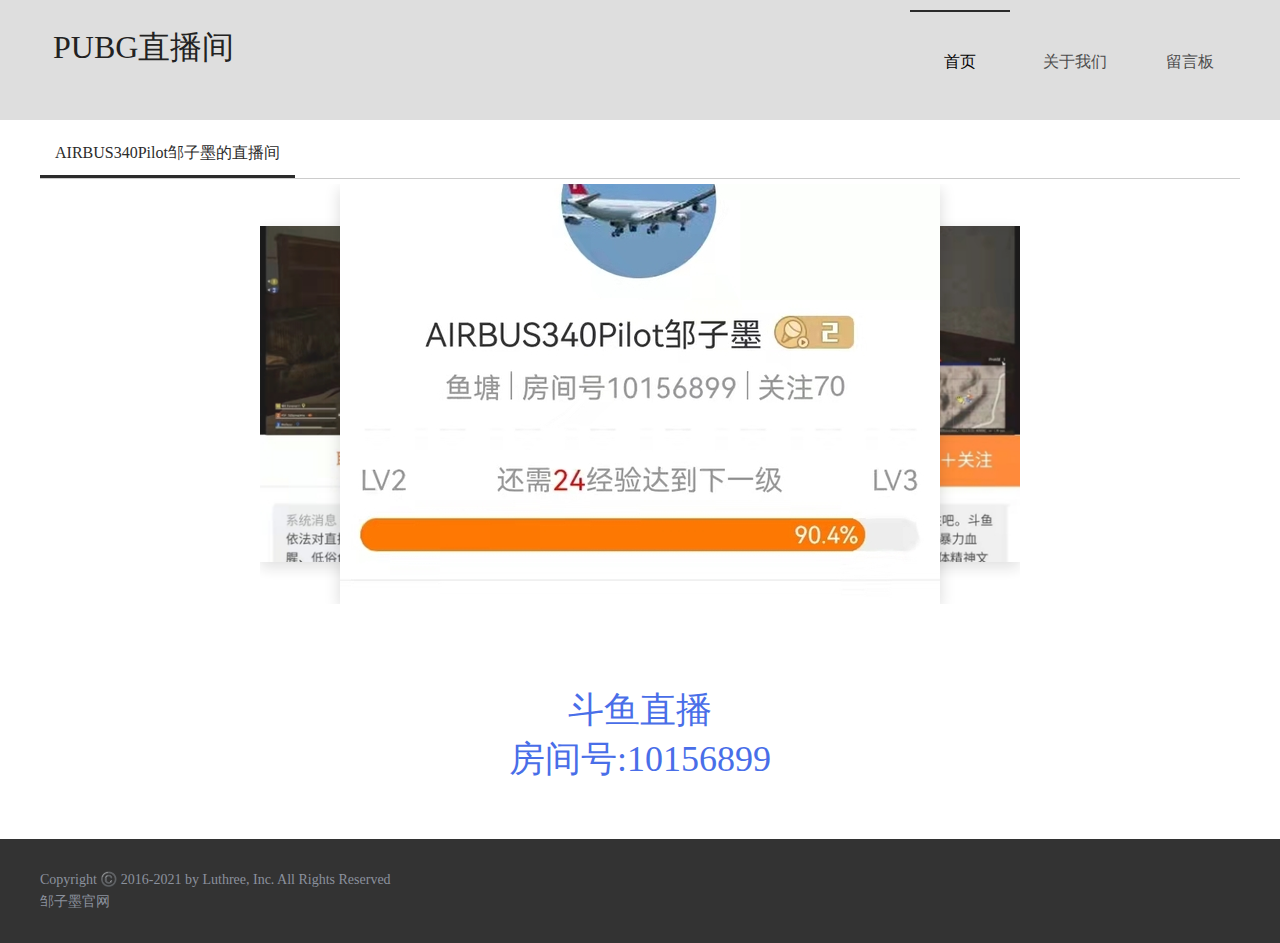
==== index.html @ 518b0c7d "Add files via upload" ====
<!DOCTYPE HTML>

<!--<html><head></head><body></body></html>-->
<html xmlns="http://www.w3.org/1999/xhtml" class="__noGmain g_html">
<head>
<title>PUBG</title>
<meta name="keywords" content=""/>
<meta name="description" content=""/>

<meta http-equiv="Content-Type" content="text/html; charset=utf-8" />

	<meta http-equiv="Cache-Control" content="no-transform" />

<meta http-equiv="X-UA-Compatible" content="IE=edge" />
<meta name="format-detection" content="telephone=no,email=no,address=no" />
<meta name="renderer" content="webkit" />
<meta property="og:url" content="https://wr25874686.jzfkw.cn">









<script id="faiHawkEyeScript" charset="utf-8" type="text/javascript" src="static/js/outerchain.js"></script>


<link rel="shortcut icon" href="data:;base64,="/>
<meta itemprop="name" content="PUBG"/>
<link rel='canonical' href='https://wr25874686.jzfkw.cn/'>





<link type="text/css" href="static/css/dialog.min.css" rel="stylesheet" />


<link type="text/css" href="static/css/sitebase2.min.css" rel="stylesheet" />
<link type="text/css" href="static/css/base2.min.css" rel="stylesheet" />
<link type="text/css" href="static/css/module.min.css" rel="stylesheet" />
<link type="text/css" href="static/css/fktheme.min.css" rel="stylesheet" />

<link type='text/css' href='static/css/moduleanimationfornospider.min.css' rel='stylesheet' />
<link type='text/css' href='static/css/moduleanimation.min.css' rel='stylesheet' />

	<link type='text/css' href='static/css/newsearchboxstyle.min.css' rel='stylesheet'>


<link type="text/css" href="static/css/poshytipandmcustomscrollbar.min.css" rel="stylesheet" />








	<link type="text/css" href="static/css/jzcusstyle.css" rel="stylesheet" />




<script>


var _perfGray = true;
var _portalHost = "i.fkw.com";
var _mallJzallsiteHost = "i.mall.fkw.com";
var _wid = 0;
if (typeof Fai == 'undefined'){
    Fai = {};
    Fai.top = window;
}
var _lcid = 2052,
	_isNoFormIndex = true,
	_curLanCode = 'cn',
	_openStaticUrl = true,
	defaultLcid = 2052,
	_aid = 27812934,
	statId = -1,
	_debug = false,
	_isPre = false,
	_siteDomain = '//wr25874686.jzfkw.cn',
	_resRoot = '//0.ss.faisys.com',
	_colId = 2,
	newsDetailPage = 7,
	productDetailPage = 8,
	photoDetailPage = 22,
	_fromColId = -1,
	_designAuth = false,
	_manageMode = false,
	_oem = false,
	siteVipBeforeExpireDays = -1000,
	_getVipVipStartTime = {"siteVipStartMoreThan7Days":false,"siteVipStartMoreThan30DaysAllSite":false,"siteVipVipStartTime":"0"},                          
	_siteVer = 10,
	_fdpSiteVer = 1,
	_manageStatus = false,
    __noTable = true,
    __noGmain = true,
    _vueStyleGrayTest = false,
    _mutationObLog = false,
	_simpleTextGrayTest = true,
	_mutationObGrayTest = true,
	_openRemoveUrlArgs = true,
	_setReqHttpOnlyCookie = true,
	_useFullUrl = true,
	newUserHasAddModule = true,		
	_floatImgLazyLoadGrayTest = true,
	_showFirstOpenRapid = true,
	_isTemplateVersion2 = true,
	_uiMode= false,
	_openBannerLazyOptimize  = true;

     Fai.top._oldFooterGuideUrl = '//jz.fkw.com/blog/5405';  
    _cusSiteWidth = 1200;
	Fai.top._uploadImgSizeLimit = 1;
</script>
  

<script type="text/javascript" src ="static/js/vue-2.6.10.min.js"></script>


<script type="text/javascript" src="static/js/commethods.min.js"></script>
<script type="text/javascript" src="static/js/jzutils.min.js"></script>
<script type="text/javascript" src="static/js/polyfill.min.js"></script>
<script>var __jzFrontendResRoot__ = '//jzfe.faisys.com';</script>
<script src='static/js/jzrequest.min.js' type='text/javascript'></script>
<script src='static/js/jzutils.min.js' type='text/javascript'></script>
<script src='static/js/bizshared.min.js' type='text/javascript'></script>
<link href='static/css/bizshared.min.css' type='text/css' rel='stylesheet'/>


<script type="text/javascript" src="static/js/jquery-core.min.js"></script>
<script type="text/javascript" src="static/js/jquery-mousewheel.min.js"></script>
<!-- <script type="text/javascript" src="static/js/fai.all.min.js"></script> -->
<script type="text/javascript" src="static/js/frontend.min.js"></script>
<script type="text/javascript" src="static/js/jquery-ui-core.min.js"></script>
<script type="text/javascript" src="static/js/jquery-parallax.min.js"></script>

<script type="text/javascript" src="static/js/monitor.min.js"></script>

<script type="text/javascript" src="static/js/partitionsite.min.js"></script>
<script type="text/javascript" src="static/js/2052.min.js"></script>



<script type="text/javascript" src="static/js/site.min.js"></script>
















</head>
<body class="g_body  g_locale2052  g_cusSiteWidth  bUserWrap " >



		<div id='fk-limtUv' class='fk-limtUv'> </div>	




















	<div id="web" class="g_web  "  style='0'>

	    
<!-- 针对访客态，IE8-，结算页 -->

		

        <div class="webTopTable">
            <div id="webTop" class="webTop">
                <div id='corpTitle' class='corpTitle corpTitle2' fontPatternTitle='false' style=';cursor:pointer'  _linkType='0' _href='/index.jsp' ><h1 class='titleWrapper'><div style="" class="newPrimaryTitle">PUBG直播间</div></h1></div>

            </div>
        </div>
        <div class="absTopTable" >
            <div id="absTopForms" class="forms sideForms absForms">
                <div style="position:absolute;"></div><!-- for ie6 -->
                
            </div>
        </div>
        <div class="webNavTable">
            <div id="webNav" class="webNav webNavDefault">
                <div id='navV2Wrap'><div id='navV2' class='nav navV2 '>
<div class='navMainContent'><div class='navContent'>
<div id='navCenterContent' class='navCenterContent'>
<div id='navCenter' class='navCenter'>
<div class='itemPrev'></div>
<div class='itemContainer'>
<div title='' id='nav2' class='item itemCol2 itemIndex1' colId='2'  onclick='window.open("", "_self")' _jump='window.open("", "_self")'>
<div class='itemCenter navItem'><a hidefocus='true' style='outline:none;' class='J_nav_item_link ' href='/'  onclick=';return false;' ><div class='nav_item_wrapper'><span class='itemName0 J_nav_item_name'>首页</span><span style='display:none;' class='navItemSubName J_nav_item_subname'>Home</span></div><div class='nav_item_arrow J_nav_item_arrow hide nav_item_arrow_hollow_triangle' data-pack-modules-len='0'></div></a></div></div>
<div class='itemSep'><span class='itemSepLine'></span></div><div title='' id='nav101' class='item itemCol101 itemIndex2' colId='101'  onclick='window.open("http://Luthree.tk/zzm/ren", "_self")' _jump='window.open("http://Luthree.tk/zzm/ren", "_self")'>
<div class='itemCenter navItem'><a hidefocus='true' style='outline:none;' class='J_nav_item_link ' href='http://Luthree.tk/zzm/ren'  onclick=';return false;' ><div class='nav_item_wrapper'><span class='itemName0 J_nav_item_name'>关于我们</span><span style='display:none;' class='navItemSubName J_nav_item_subname'>Nav</span></div><div class='nav_item_arrow J_nav_item_arrow hide nav_item_arrow_hollow_triangle' data-pack-modules-len='0'></div></a></div></div>
<div class='itemSep'><span class='itemSepLine'></span></div><div title='' id='nav9' class='item itemCol9 itemIndex3' colId='9'  onclick='window.open("http://Luthree.tk/zzm/msgBoard", "_self")' _jump='window.open("http://Luthree.tk/zzm/msgBoard", "_self")'>
<div class='itemCenter navItem'><a hidefocus='true' style='outline:none;' class='J_nav_item_link ' href='http://Luthree.tk/zzm/msgBoard'  onclick=';return false;' ><div class='nav_item_wrapper'><span class='itemName0 J_nav_item_name'>留言板</span><span style='display:none;' class='navItemSubName J_nav_item_subname'>Messages</span></div><div class='nav_item_arrow J_nav_item_arrow hide nav_item_arrow_hollow_triangle' data-pack-modules-len='0'></div></a></div></div>
</div>
<div class='itemNext'></div>
</div>
</div>
</div>
</div>
</div>
</div>

            </div>
        </div>
		
             <div class="webHeaderTable J_webHeaderTable " id="webHeaderTable">
                <div id="webHeaderContent" class="J_webHeaderTable webHeaderTd fk-moduleZoneWrap web_header_td J_webHeaderTd">
       
                
                <div id="fk-webHeaderZone" class="elemZone elemZoneModule J_moduleZone fk-webHeaderZone fk-moduleZone forms sideForms">
                    <div class="fk-moduleZoneBg fk-elemZoneBg J_zoneContentBg elemZoneBg"></div>
                    
                </div>
                
                <div id="webHeader" class="webHeader">
                    <div class='headerTable'>
                        <div class='headerCusLeft'></div>
                        <div class='headerCusMiddle'>

                            <div class='headerNav headerNavDefault'>
                            
                            </div>
                        </div>
                        <div class="headerCusRight"></div>
                    </div>
                </div>
            </div>
            <div id="webHeaderContentBg" class="J_webHeaderTable webHeaderTd web_header_td J_webHeaderTd webHeaderContentBg"></div>
		</div>
		<div class="webBannerTable J_webBannerTable">
			<div class="fk-moduleZoneWrap">
					
					
					<div id="webBanner" class="webBanner">
						<div class="bannerTable">
                            <div class="bannerLeft"></div>
                            <div class="bannerCenter">
                                		
                                        <div style="visibility:hidden;" class="fk-inBannerListZone-tmp forms">

                                			
                                        </div>	
                                
                            </div>
                            <div class="bannerRight"></div>
						</div>
					</div>
	    		</div>
	    	</div>

		<div class="absMiddleTable">
            <div id="absForms" class="forms sideForms absForms">
                
            </div>
		</div>
		<div id="fullmeasureTopForms" class="fullmeasureContainer forms fk-fullmeasureForms fullmeasureForms fullmeasureTopForms" style='display:none'>
			
		<wbr style='display:none;' /></div>
		<div id="webContainerTable" class="webContainerTable" >

            <div id="webContainer" class="webContainer">
                <div id="container" class="container">
    <div class="containerTop">
        <div class="left"></div>
        <div class="center"></div>
        <div class="right"></div>
    </div>

    <div class="containerMiddle">
        <div id="containerMiddleLeft" class="containerMiddleLeft">
                
                
                
                
        </div>

        <div class="containerMiddleCenter">
            <div id="containerMiddleCenterTop" class="containerMiddleCenterTop">
                
            </div>

            <div id="containerForms" class="containerForms">
                <div id="topForms" class="column forms mainForms topForms" style='display:none'>
                    
                </div>

                <table class="containerFormsMiddle" cellpadding='0' cellspacing='0'>
                    <tr>
                        <td valign="top" id="containerFormsLeft" class="containerFormsLeft" style='display:none'>
                            <div class="containerFormsLeftTop">
                            </div>
                            <div id="leftForms" class="column forms sideForms leftForms">
                                
                            </div>
                            <div class="containerFormsLeftBottom">
                            </div>
                        </td>

                        <td valign="top" id="containerFormsCenter" class="containerFormsCenter">
                
                            <div id="centerTopForms" class="column forms mainForms centerTopForms" >
                                <div id='module316'  _modulestyle='112' _moduleid='316'  class='form form316 formStyle112  '     style='' _side='0'  data-scrollbar='0' title='' _banId='' _global='false' _inFullmeasure='0' _inMulMCol='0' _inTab='0' _inaccordionpack='0' _independent='false' _infullmeasurepack='0' _inpopupzone='0' _intabpack='0' _moduleType='1' _sys='0' _inpack='0' _autoHeight='1'>
<div class='formBanner formBanner316'  style=''>
<div class='left left316'></div>
<div class='center center316' valign='top'>
<div class='formBannerTitle formBannerTitle316'>
<span class='titleLeft titleLeft316' valign='top'>
</span>
<div class='titleCenter titleCenter316' valign='top'>
<div class='titleText titleText316'><span class='bannerNormalTitle fk_mainTitle mainTitle mainTitle316'>AIRBUS340Pilot邹子墨的直播间</span></div>
</div>
<span class='titleRight titleRight316' valign='top'>
</span>
</div>
</div>
<div class='right right316'></div>
</div>
<div class=' formMiddle formMiddle316' style=''>
<div class='formMiddleCenter formMiddleCenter316 ' valign='top'>
<div class='formMiddleContent formMiddleContent316 fk-formContentOtherPadding' tabStyle='0'>
<div class='m_carouselPhoto_3D_content '><div class='m_cp_3D_wrap'><ul class='m_cp_3D_list m_cp_3D_list__two_same m_cp_3D_list__two'><li class='m_cp_3D_item is_3d__center'  href='javascript:' target='_self' index='1'><div class='m_cp_3D__img m_cp_3D__imgABUIABACGAAgn9LMiQYo4OPA5gQwuAg4iAo' style='background-image:url(static/images/abuiabacgaagn9lmiqyo4opa5gqwuag4iao!600x600.jpg)'></div></li><li class='m_cp_3D_item is_3d__top'  href='javascript:' target='_self' index='0'><div class='m_cp_3D__img m_cp_3D__imgABUIABACGAAg6NLMiQYolPCW7AUw-wU48AU' style='background-image:url(static/images/abuiabacgaag6nlmiqyolpcw7auw-wu48au!600x600.jpg)'></div></li><li class='m_cp_3D_item is_3d__center_r'  href='javascript:' target='_self' index='1'><div class='m_cp_3D__img m_cp_3D__imgABUIABACGAAgn9LMiQYo4OPA5gQwuAg4iAo' style='background-image:url(static/images/abuiabacgaagn9lmiqyo4opa5gqwuag4iao!600x600.jpg)'></div></li></ul></div></div></div>
</div>
</div>
</div>

<div id='module320'  _modulestyle='87' _moduleid='320'  class='form form320 formStyle87 fk-formPack   ' _createFrom='0'     style='' _side='0'  data-scrollbar='0' title='' _banId='' _global='false' _inFullmeasure='0' _inMulMCol='0' _inTab='0' _inaccordionpack='0' _independent='false' _infullmeasurepack='0' _inpopupzone='0' _intabpack='0' _moduleType='1' _sys='0' _inpack='0' _autoHeight='1'>
<div class='J_packContent f-packContent f-packContent320 elemZone elemZoneModule' id='fk-packContent320'><div class='fk-elemZoneBg J_zoneContentBg elemZoneBg f-packContentBg f-packContentBg320'></div>
<div id='module319'  _modulestyle='86' _moduleid='319'  class='form form319 formStyle86 siteEditor  bannerTitle='文本'  '     style='position:absolute;top:67px;left:436px;width:328px;' _side='0'  data-scrollbar='0' title='' _banId='' _global='false' _inFullmeasure='0' _inMulMCol='0' _inTab='0' _inaccordionpack='0' _independent='false' _infullmeasurepack='0' _inpopupzone='0' _intabpack='0' _moduleType='1' _sys='0' _inpack='320' _autoHeight='0'>
<div class='lightModuleOuterContent lightModuleOuterContent319'><div class='fk-editor simpleText fk-editor-break-word  '><span style="color: rgb(102, 102, 102);"><span style="color: rgb(73, 110, 232);"><span style="font-family: 微软雅黑, &quot;Microsoft YaHei&quot;; font-size: 36px; color: rgb(73, 110, 232);"><a href="https://www.douyu.com/10156899" _ltype="103" _lide="AGcI/////w8SHmh0dHBzOi8vd3d3LmRvdXl1LmNvbS8xMDE1Njg5ORgA" target="_blank" rel="" style="color: rgb(73, 110, 232);" _srchref="https://www.douyu.com/10156899" _reqargs></a><div style="text-align: center; color: rgb(73, 110, 232);"><a href="https://www.douyu.com/10156899" _ltype="103" _lide="AGcI/////w8SHmh0dHBzOi8vd3d3LmRvdXl1LmNvbS8xMDE1Njg5ORgA" _lname="https://www.douyu.com/10156899" target="_blank" _srchref="https://www.douyu.com/10156899" _reqargs><span style="background-color: transparent; color: rgb(73, 110, 232);">斗鱼直播</span></a></div><div style="text-align: center; color: rgb(73, 110, 232);"><a href="https://www.douyu.com/10156899" _ltype="103" _lide="AGcI/////w8SHmh0dHBzOi8vd3d3LmRvdXl1LmNvbS8xMDE1Njg5ORgA" _lname="https://www.douyu.com/10156899" target="_blank" _srchref="https://www.douyu.com/10156899" _reqargs>房间号:10156899</a></div></span></span></span></div></div>
</div>
</div></div>


                            </div>
                            <div class="containerFormsCenterMiddle J_containerFormsCenterMiddle">
                                <div id="middleLeftForms" class="column forms mainForms middleLeftForms" style='display:none'
                                    
                                >
                                
                                </div>
                                <div id="middleRightForms" class="column forms mainForms middleRightForms" style='display:none'
                                    
                                >
                                
                                </div>	
                                <div class="clearfloat"></div>
                            </div>
                            <div id="centerBottomForms" class="column forms mainForms centerBottomForms" style='display:none'>
                                
                            </div>
                        </td>

                        <td valign="top" id="containerFormsRight" class="containerFormsRight" style='display:none'>
                            <div class="containerFormsRightTop">
                            </div>
                            <div id="rightForms" class="column forms sideForms rightForms">
                                
                            </div>
                            <div class="containerFormsRightBottom">
                            </div>
                        </td>
                    </tr>
                </table>

                <div id="bottomForms" class="column forms mainForms bottomForms" style='display:none'>
                    
                </div>

                <div id="containerPlaceholder" class="containerPlaceholder" ></div>
                
            </div>

            <div id="containerMiddleCenterBottom" class="containerMiddleCenterBottom">
            </div>

        </div>

        <div id="containerMiddleRight" class="containerMiddleRight"></div>
    </div>
    
    <div class="containerBottom">
            <div class="left"></div>
            <div class="center"></div>
            <div class="right"></div>
    </div>
</div>
            </div>
		</div>
		<div id="fullmeasureBottomForms" class="fullmeasureContainer forms fk-fullmeasureForms fullmeasureForms fullmeasureBottomForms" 
		style='display:none'>
			
		<wbr style='display:none;' /></div>
        <div class="absBottomTable">
            <div id="absBottomForms" class="forms sideForms absForms">
                <div style="position:absolute;"></div><!-- for ie6 -->
                
            </div>
        </div>
		
		<div id="webFooterTable" class="webFooterTable J_webFooterTable" >
            <div class="fk-moduleZoneWrap">
                <div id="fk-webFooterZone" class="elemZone elemZoneModule J_moduleZone fk-webFooterZone fk-moduleZone forms sideForms">
                    <div class="fk-moduleZoneBg fk-elemZoneBg J_zoneContentBg elemZoneBg"></div>
                    
                </div>
                
                
                    <div id="webFooter" class="webFooter">
                        <div id='footer' class='footer' ><div class='footerTop'><div class='topLeft'></div><div class='topCenter'></div><div class='topRight'></div></div><div class='footerMiddle'><div class='middleLeft'></div><div class='middleCenter' align='center'><div class='footerContent'><div class='footerInfo footerInfoV2 J_footerInfo'>Copyright ©️ 2016-2021 by Luthree, Inc. All Rights Reserved</div><div class='footerSupport' id='footerSupport' ><span class='footerMobile J_supportItem'><a hidefocus='true' href='' target='_blank'>邹子墨官网

                    </div>
                
        
		     </div>
		 </div>
		
		<div class="clearfloat"></div>
	</div>	
	
	


<div class="floatLeftTop manageTranTop"  style='0' >
	<div id="floatLeftTopForms" class="forms sideForms floatForms">
		
	</div>
</div>
<div class="floatRightTop manageTranTop"  style='0' >
	<div id="floatRightTopForms" class="forms sideForms floatForms">
		
	</div>
</div>
<div class="floatLeftBottom">
	<div id="floatLeftBottomForms" class="forms sideForms floatForms">
		
	</div>
</div>
<div class="floatRightBottom">
	<div id="floatRightBottomForms" class="forms sideForms floatForms">
		
	</div>
</div>
<div id="popupLevel" class="popupLevel">
	<div id="popupLevelWrap" class='popupLevelWrap'>
		<div id="popupLevelEditToolArea" class="popupLevelEditToolArea">
			<div id="popupLevelEditPanel" class="popupLevelEditPanel"></div>
			<div id="popupLevelEditTool" class="popupLevelEditTool"></div>
		</div>
		<div id="popupLevelForms" class="forms sideForms popupLevelForms"></div>
	</div>
</div>



	<div id="bgMusic" class="bgMusic"></div>	
	
	
    



	
<link type='text/css' href='static/css/fontsico.min.css' rel='stylesheet' />




<script type="text/javascript">
try{







Fai.top = window;
Fai.top.manageAuth = false;
Fai.top.mobiDesignAuth = false;
Fai.top._onlyHasBannerEditAuth = false;
Fai.top._formManageAuth = false;
Fai.top.openMsgSearch = false; 
Fai.top.pageName = "首页";   
Fai.top._reqArgs = "";
Fai.top.isNeed = false;  
Fai.top.businessId = 2;  
Fai.top.sceneId104 = 104;  
Fai.top.sceneId105 = 105;  
Fai.top.sceneId106 = 106;  
Fai.top.siteHost = "wr25874686.jz.fkw.com";      
Fai.top._isLoginO = false; 
Fai.top.isSale = false; 

Fai.top.domainBind = 1;
Fai.top.enableGuide = true;
Fai.top._templateFrame = 1010;
Fai.top._majorColorData = "#2b2b2b";
Fai.top.isJzAllSiteV2 = true;
Fai.top.supportHttps = true;
Fai.top.jzVersion = 1;
Fai.top._supportFileTypeList = ["jpg","jpeg","png","pdf","gif","docx","txt","pptx","rar","mp3","mp4","wav","wma","flac","xls","xlsx","zip","doc"];
Fai.top.contextMenuDisabled = false;  
Fai.top._navStyleV2Data = {"no":true,"s":0,"snt":0,"ncb":false,"onft":false,"nmove":0,"oinc":false,"nhi":true,"ns":{"y":0,"w":-1,"h":-1},"arrow":{"v":false,"s":0},"np":{"y":0},"nbg":{"c":"","f":"","p":"","y":0},"nct":{"y":0,"cw":330},"nal":{"y":0},"nifc":{"y":0,"ic":"","sc":""},"nif":{"y":0,"fs":12,"ff":"","ic":"","sc":"","w":0,"i":0,"d":0},"nsif":{"y":0},"nis":{"y":0,"w":-1,"h":-1},"nisp":{"y":0,"s":0,"h":0,"c":""},"nir":{"y":0,"s":0},"nib":{"y":0,"c":"","s":0,"t":true,"b":true,"l":true,"r":true},"snfc":{"y":0},"snf":{"y":0},"snr":{"y":0},"snb":{"y":0,"t":true,"b":true,"l":true,"r":true},"ndl":false,"ndls":0,"nsucc":false,"nscc":"","fts":{"nifc":{"y":0,"ic":"","sc":""},"nif":{"y":0,"fs":12,"ff":"","ic":"","sc":"","w":0,"d":0,"i":0},"nsif":{"y":0},"nisp":{"y":0,"c":"","s":0,"h":0},"nir":{"y":0,"s":0},"nib":{"y":0,"t":true,"b":true,"l":true,"r":true,"s":0,"c":""},"nbg":{"y":0,"c":"","f":"","p":""}},"nst":0,"nmw":1200};				  		
Fai.top.haveMallData = true;
Fai.top._firstOpenRapid = false;
	

var _Global = {},
	_newRapidSite = true,
	_canNewsScore = false,
	bgmCloseToOpen = false,
	_newsGuideJumpToTemplateUrl = 'sf16590494.jz.fkw.com',
	isGuide_sample = false,
	_showNewUsersGuide = false,
	_newsGuideClickHelp = false,
	_newsGuideCopyDemo = false,
	_newsGuideReplaceImg = false,
	_newsGuideAddModule = false,
	_newsGuideClickPanel = false,
	newGuideCreateCol = false,
	newGuideEditBanner = false,
	newPhotoSlidesGrayTest = true,
	_loginDays = 1,
	_devMode = false,
	_guideNewUserStep = -1,
	_inGuideNewUser = false,
	_isSupportPreTestUser = false,
	optingStep = 0,
	guide_continue = 0,
	_creatNewSite = false,
	_isOpenRapid = false,
	isEnterRapidFirst = false,												
	_newUser = false,
	_colOtherStyleData = {"independentList":[],"hh":false,"fh":false,"y":0,"h":0,"layout4Width":0,"layout5Width":0},					   
	_templateOtherStyleData = {"h":330,"independentList":[],"hh":false,"fh":false,"y":0,"layout4Width":0,"layout5Width":0},		
	_allowedHtmlUrl = false,
	_openHtmlUrl = false,
	_isBUser = false,
	showQRCode = false,
	productQRCodeOpen = false,
	_isCliIdBUse = true,
	manageClose = false,
	isFirstLogin = false,										
	_isMallWeb = false,
	_isBaiduBlogUrl = '//mall.fkw.com/blog/57477',
	_proSiteQueryStr = '',//by jser
	httpStr = 'https://',
    _fromModuleCenter = false,
    _fromJzAllSite = false,
	vipExpireTime = '',
	_companyGoalIsSite = true,  
	_companyGoal11 = 1,  
	_headerTopStyle = {"hts":-1,"hg":{"y":2,"c":"rgba(222, 222, 222, 1)","f":"","r":3,"ps":0,"p":""},"zh":false,"hf":false,"hfb":{"c":"","f":"","r":3,"ps":0,"p":"","y":0},"hftt":1,"sfts":false,"m":{},"bb":{"y":0}},			  // 顶部样式（模板）
    _customHeaderTopStyle = {"hts":-1,"hg":{"f":"","p":"","y":0,"r":3,"ps":0,"c":""},"m":{},"bb":{"y":0},"zh":false,"hf":false,"hfb":{"f":"","p":"","y":0,"r":3,"ps":0,"c":""},"hftt":1,"sfts":false},  // 自定义顶部样式
	_titleData = {"x":"<div style=\"\" class=\"newPrimaryTitle\">PUBG直播间<\/div>","ins":true,"fp":false,"fl":[],"st":{"y":0,"x":"","f":"","c":"","s":0,"i":0,"w":0,"u":0},"jm":{"y":0},"fts2":{"f":{"c":"","d":-1,"w":-1,"i":-1}},"h":false,"t":-1,"l":-1,"f":"","s":-1,"w":0,"c":"","i":0,"u":0,"ps":0};							

	
    _Global.useElevatorNav = false;
    _Global.isUseElevatorNav =false;
    _Global.isHomePage =true;
    _Global.moduleManage = false;
	_Global.newsManage = false;
	_Global.siteMapDomain = 'wr25874686.jzfkw.cn';
	_Global._useTemplateBackground = true,		
	_useTemplateLocale = true,					
    _localeData = {"h":false,"x":"中文","y":"English","z":"繁体","v":"日本語","k":"한국어","lo":"ພາສາລາວ","th":"ภาษาไทย","es":"Español","ru":"русский","fra":"français","it":"Italia","de":"Deutsch","ug":"ئۇيغۇرچە","lp":false,"f":"","s":-1,"w":-1,"fp":false,"fts":{"f":{"c":"","d":0,"w":-1,"f":"","s":-1,"i":0},"fp":false}},							
    _templateLocaleData = {"h":false,"x":"中文","y":"English","z":"繁体","v":"日本語","k":"한국어","lo":"ພາສາລາວ","th":"ภาษาไทย","es":"Español","ru":"русский","fra":"français","it":"Italia","de":"Deutsch","ug":"ئۇيغۇرچە","lp":false,"f":"","s":-1,"w":-1,"fp":false,"fts":{"f":{"c":"","d":0,"w":-1,"f":"","s":-1,"i":0},"fp":false}};			
	

	
	var _homeHost = "www.fkw.com";

var _templateDefLayout = {BANNER_NAV:0,NAV_FLOAT:1,LEFT_NAV_BANNER_RIGHT_HIDE:3,LEFT_NAV_CENTER_BANNER_RIGHT_HIDE:4,LEFT_BANNER_NAV_RIGHT_HIDE:5,LEFT_NAV_EXPEND_CENTER_BANNER:6,CENTER_TOP_BANNER_RIGHT_HIDE:7,LEFT_HIDE_CENTER_TOP_BANNER:8,NAV_FLOAT_ON_BANNER:9,NAV_BANNER:10}; 
Fai.top.isIncToVue = false;





$(function() {
	
		Site.ajaxLoadModuleDom(2, 0, {"_ajaxLoadModuleList":[],"_partDomInfoList":[],"fullUrl":"https://wr25874686.jzfkw.cn/"});
	
	Site.showOrHideMailBox();
		
	
	
	

	Site.loadLastLoginAcct('wr25874686');

	Site.bindBeforeUnloadEvent(false, false, false);
	Site.initTemplateLayout(_templateDefLayout.NAV_FLOAT, true, false );
	



	
	// ajax统计
	Site.total({colId:2, pdId:-1, ndId:-1, sc:0, statId:statId});
	//保留旧用户的初始化版式区域4 和区域5 中，区域4的padding-right空间
	Site.colLayout45Width();
	//各个模块inc吐出脚本
	Site.initCorpTitleJump();
Site.initCorpTitle({"fontList":[]});
Fai.top.carousel3D[316] = new Site.initNewCp3DFunc({"id":"module316","scale":2,"moduleId":316,"cus":false,"isOpenImgEff":false,"tgOpt":{"targetParent":"photoSmallPic_table","target":"imgContainer"},"imgEffType":1,"flag":"carouselPhotos","interval":4000,"animate":800,"manuallyCarousel":false,"cycleList":[{"id":"ABUIABACGAAg6NLMiQYolPCW7AUw-wU48AU","description":"","check":"","lide":"","nofollow":false,"bigPicThumbPath":"//27812934.s21i.faiusr.com/2/ABUIABACGAAg6NLMiQYolPCW7AUw-wU48AU!600x600.jpg","aAttribute":" href='javascript:' target='_self'","basicAttr":""},{"id":"ABUIABACGAAgn9LMiQYo4OPA5gQwuAg4iAo","description":"","check":"","lide":"","nofollow":false,"bigPicThumbPath":"//27812934.s21i.faiusr.com/2/ABUIABACGAAgn9LMiQYo4OPA5gQwuAg4iAo!600x600.jpg","aAttribute":" href='javascript:' target='_self'","basicAttr":""}],"imgPopupType":false,"imgPopupNone":false,"moreBlank":false});
;Fai.top._newPerform=false;jzModule.Module.install({"id":316,"type":1,"style":112,"module":{"id":316,"commProp":{"al":[{"t":0,"s":1.0,"d":0.0,"c":1},{"t":0,"s":1.0,"d":0.0,"c":-1}],"cal":[]},"style":112,"flag":256,"prop0":2},"perform":{"moduleAttr":{}}});

jzModule.SimpleTextModule.initSimpleTextLazyLoad( {"fontList":[],"isExecInitSimpleText":false,"initSimpleTextData":{},"writingMode":0,"moduleId":319});;Fai.top._newPerform=false;jzModule.Module.install({"id":319,"type":1,"style":86,"module":{"id":319,"commProp":{"al":[],"cal":[]},"style":86,"flag":7,"prop0":0},"perform":{"moduleAttr":{}}});

;Fai.top._newPerform=false;jzModule.Module.install({"prop1":[{"i":319,"t":67,"l":436,"dir":1,"dist":0.4}],"prop2":0,"prop5":{"bgEffect":{"type":0,"packBg":{"y":0,"c":"#000","f":"","r":0,"o":100},"maskBg":{"y":0,"c":"#000","f":"","r":0,"o":100}},"packEffect":{"type":0},"link":{"isOpen":0,"hi":"","ot":false,"nf":false,"h":"","hn":""}},"id":320,"type":1,"style":87,"module":{"id":320,"commProp":{"al":[],"cal":[]},"style":87,"flag":0,"prop0":0},"perform":{"moduleAttr":{}}});


	
	Site.ajaxLogDog();
	Site.sendBrowerInfo(false);
	
	
	Site.initPage();	
	
	
	setTimeout(afterModuleLoaded, 0);
	
	
	
	Site.triggerGobalEvent("siteReadyLoad");
	
	
});

function afterModuleLoaded() {
	
	Site.initPage2();
Site.initSideFaiIcon();
	
	
	
	
	
	
} // afterModuleLoaded end
var _jzProUrl = '', _mallProUrl;
var _flyerManageDomain = '';
var _siteAdmDomain = '',
	_jzHomeUrl = '',
	_oemDocumentDomain; 

	Fai.top._allSiteMallDomain = 'i.mall.fkw.com';
	Fai.top._allSiteMallOemDomain = 'i.mall.vip.webportal.top';
Fai.top._jzAllSiteDomain = 'i.jz.fkw.com';
var _allSiteDomain = '', _allMallDomain = '', _homeDomain = '';

	_jzProUrl = 'jz.fkw.com';
	_mallProUrl = 'mall.fkw.com';
	_flyerManageDomain = 'i.cd.fkw.com';
	_siteAdmDomain = 'fkw.com';
	_jzHomeUrl = 'jz.fkw.com';
	_mallHomeUrl = 'mall.fkw.com';
	_allSiteDomain = 'i.jz.fkw.com';
	_allMallDomain = 'i.mall.fkw.com';
	_homeDomain = 'fkw.com';

_oemDocumentDomain = 'webportal.top';
_Global._webRightBar = false;
var _isMemberLogin = false;		
var _noCover = 0; 					
_Global._footerHidden = false;		
_Global._footerHiddenAllowed = false;	




_Global._memberTopBar = false;							// 顶部登录条
var _navPositionFixTop =  false;        		  // 导航栏固定到顶部
var _elevatorNavStyleChanged = 0;
if( _Global.isHomePage){
	var _elevatorNav = {"s":0,"sc":"#fff","eil":[{"img":"","hoverImg":"","fileId":"","hoverFileId":"","link":{},"name":"电梯项1"},{"img":"","hoverImg":"","fileId":"","hoverFileId":"","link":{},"name":"电梯项2"},{"img":"","hoverImg":"","fileId":"","hoverFileId":"","link":{},"name":"电梯项3"}],"sm":0,"eifc":{"y":0,"ic":"#fff","sc":"#fff"},"eif":{"y":0,"s":14,"f":"微软雅黑","c":"#000","ac":"#fff","w":0,"d":0,"i":0},"eis":{"y":0,"w":80,"h":40},"eiis":{"y":0,"w":20,"h":20},"eisp":{"y":0,"s":0,"h":0,"c":"#000"},"eir":{"y":0,"s":0},"eib":{"y":0,"c":"#000","sc":"#000","s":0,"t":true,"b":true,"l":true,"r":true},"eirs":0,"ebg":{"y":0,"f":"","p":"","c":"#000","linear":"","bg":{"backgroundColor":"","backgroundPositionX":"","backgroundPositionY":"","backgroundRepeat":"","backgroundSize":""}},"er":{"y":0,"s":0},"eb":{"y":0,"c":"#000","s":0,"t":true,"b":true,"l":true,"r":true},"ep":{"r":-1,"t":-1}};						
}

var nav2SubMenu=[];
var nav101SubMenu=[];
var nav9SubMenu=[];


var _useBannerVersionTwo = true; 				
var _customBackgroundData = {"styleDefault":true,"s":true,"h":false,"r":3,"ps":0,"o":"","sw":-1,"swt":0,"e":0,"wbh":-1,"wbw":-1,"clw":-1,"crw":-1,"wbws":-1,"wbs":0,"id":"","p":"","bBg":{"y":0,"r":3,"ps":0,"f":"","p":"","c":""},"cBg":{"y":0,"r":3,"ps":0,"f":"","p":"","c":""},"cmBg":{"y":0,"r":3,"ps":0,"f":"","p":"","c":""},"bm":{},"cm":{},"cp":{"y":0}};          	
var _templateBackgroundData = {"id":"","bBg":{"c":"","f":"","r":3,"ps":0,"p":"","y":0},"cBg":{"c":"","f":"","r":3,"ps":0,"p":"","y":0},"cmBg":{"c":"","f":"","r":3,"ps":0,"p":"","y":0},"cp":{"y":0},"s":true,"h":false,"r":3,"ps":0,"o":"","sw":-1,"swt":0,"e":0,"wbh":-1,"wbw":-1,"clw":-1,"crw":-1,"wbws":-1,"wbs":0,"p":"","bm":{},"cm":{}};	
var _resImageRoot = '//2.ss.faisys.com';
var _useBannerNewType = false; 				
var _templateBannerData = {"ce":{},"h":true,"pl":0,"s":0,"i":4000,"a":1500,"o":false,"t":1,"p":0,"pt":0,"bt":1,"ws2":false,"l":[],"f":{},"n":[],"c":3,"at":0,"tt":false,"ws":false};			
var _pageBannerData = {"s":0,"i":4000,"a":1500,"h":false,"o":false,"t":1,"p":0,"pt":0,"pl":0,"bt":1,"ws2":false,"l":[],"f":{},"ce":{},"n":[],"c":3,"at":0,"tt":false,"ws":false};						
var _bannerData = _templateBannerData;
var _templateBannerV2Data = {"bl":[],"s":0,"bt":1,"at":0,"i":4000,"a":1500,"blh":{"t":0},"blw":{"t":0},"bzb":{"t":0},"bla":0,"ble":{"t":0,"at":0},"blpe":0,"bte":0,"plx":{"o":0,"obg":0,"dir":0,"dist":0.4},"bv":{"fId":"/image/rimage/section/banner/default/flv.mp4","fst":0,"fsh":0.0,"fUrl":"//0.ss.faisys.com/image/rimage/section/banner/default/flv.mp4"},"bbs":{"imgId":"","bis":0,"bo":0,"url":"//2.ss.faisys.com/image/no-pic.jpg"}};		
var _pageBannerV2Data = {"s":0,"bl":[],"bt":1,"at":0,"i":4000,"a":1500,"blh":{"t":0},"blw":{"t":0},"bzb":{"t":0},"bla":0,"ble":{"t":0,"at":0},"blpe":0,"plx":{"o":0,"obg":0,"dir":0,"dist":0.4},"bv":{"fId":"/image/rimage/section/banner/default/flv.mp4","fUrl":"//0.ss.faisys.com/image/rimage/section/banner/default/flv.mp4","fst":0,"fsh":0.0},"bbs":{"bis":0,"bo":0,"imgId":"","url":""},"bte":0};					
var _bannerV2Data = _templateBannerV2Data;
var _closePhotoDetailEditSettings = true;	
var _siteSeachRangeLength = 12;  			
var _useTemplateHeaderZone = true;				
var _useTemplateFooterZone = true;				
var _useTemplateBottomFloatLayer = true;	
var _useTemplateTopAdv = true;						
var _mallOpen = false;
var _couponOpen = false
var toolBoxShowView = false;
var toolBoxShowSet = false;
var toolBoxShowABTool = false;
var _wideBanner = true;		
var _navStyleData = {"ncp":{"y":0,"t":-1,"r":-1,"b":-1,"l":-1,"hl":-1,"ht":-1},"no":true,"s":0,"ns":{"w":-1,"h":-1},"cs":{"w":-1,"h":-1,"wy":0},"np":{},"cp":{"y":0,"t":-1,"l":-1},"nis":{"w":-1,"h":-1},"gt":{"y":0},"ht":{"y":0},"nb":{"f":"","p":"","y":0},"ntf":{"t":0,"ht":0},"cb":{"f":"","p":"","y":0},"nib":{"f":"","p":"","y":0},"nihb":{"f":"","p":"","y":0},"niss":{"w":-1,"h":-1},"nisb":{"f":"","p":"","y":0},"nsigt":{"y":0},"nsiht":{"y":0},"nsis":{"w":-1,"h":-1},"nsib":{"f":"","p":"","y":0},"nsihb":{"f":"","p":"","y":0},"nsiho":0,"nmove":0,"v":2,"nsmt":{},"nsmb":{},"nrs":{"n":{"t":0},"c":{"t":0},"i":{"t":0},"smt":{"t":0},"smb":{"t":0},"si":{"t":0},"is":{"t":0},"sis":{"t":0},"tmt":{"t":0},"tmb":{"t":0},"ti":{"t":0},"tis":{"t":0}},"nsw":{"n":{"t":0},"c":{"t":0},"i":{"t":0},"sm":{"t":0},"si":{"t":0},"is":{"t":0},"sis":{"t":0}},"nbr":{"n":{"t":0},"i":{"t":0},"sm":{"t":0},"si":{"t":0},"is":{"t":0},"sis":{"t":0},"tm":{"t":0},"ti":{"t":0},"tis":{"t":0}},"ntmt":{},"ntmb":{},"onft":false};				      		
var _useNavVersionTwo = true;					  		
var _memberTopBar = false;                           		
var _memberTopBar_versionTwo = true;     		
_Global._navHidden =false;                                  	
_Global._topBarV2 = false;                                  	
_Global._stylePanelV1 = false;                             
_Global._stylePanelV2 = false;                             
var _useFooterVersionTwo = true;

Fai.top._isDevDebug = false;  

Fai.top.checkUPlanAcct = false;
Fai.top._isShowFkAuthTips = true;
Fai.top._fkAuth = false;
Fai.top._fkAuthTitle = "";
Fai.top.staffClose=true;
Fai.top.webpOptOpen = true; 					
Fai.top._footerInfo = "";
_Global._oemHiddenSupport = false;
_Global._hideSupportAllowed = false;
_Global.techSupport = '//i.fkw.com/marketing/techSupport.jsp';
_Global._hideSideSupportAllowed = false;
_Global._hiddenSupport = false;
_Global._hiddenSideSupport = false;
_Global._oldHiddenSupport = false;
_Global._oldHiddenSideSupport = false;
_Global._hiddenLogin = false;
_Global._openManageSite = true;
_Global._hiddenMobile = false;
_Global._hiddenICP = false;
_Global._hiddenFooterInfo = false;
_Global._footerInfoV2 = "Copyright ©️ 2016-2021 by Luthree, Inc. All Rights Reserved";
_Global.isFreeVer = true;
_Global._hasBeiAn = false; 
_Global._hiddenMps = false; 
_defaultFooterInfo = "©2021 - 论坛 版权所有";
var _cityJsLink = "//1.ss.faisys.com/js/dist/libs/city2.min.js?v=202108311345";
var _floatBtnCssLink = "//2.ss.faisys.com/css/dist/styles/floatBtn1.min.css?v=202012021448";
var _themeColorType = 2048;
var _bgMusic = {"o":true,"l":true,"v":60,"i":"","p":"","n":"","ptn":{"t":0,"sn":"","sgn":"","i":{"t":0,"cl":"#324D52"},"f":{"t":0,"cl":"#333333"},"b":{"t":0,"cl":"#AED7E0"}}};
var _sysIndex = 2;
var _siteDemo = false;

var _isRealDemo = false;
_Global._backToTop = false;


var _isGrayTestUser = false;

var _newLinkForSite = false;
var _siteType = 1;
var _usePrem = true;
var _acctCreateTime = 1630742049000;
var _siteId = 0;
var _isUseNewPanel = !_isMallWeb; // 是否使用新的面板
var _isMallDesigner = false; 
var _hideHelp = false;
var _templateLayout = _templateDefLayout.NAV_FLOAT;
var _webBannerHeight = -1;
var _isNewUserForLayoutToNewVersion = true;
var _undo = {allow: {undo:0, redo:0} };
var _choiceCurrencyVal = "￥";
var _moduleAnimationPercent = -1;
var file_size_limit = parseInt("1");
var cloneFrom = "";
var datePickerCssSource = "//2.ss.faisys.com/css/dist/styles/datepicker.min.css?v=202108311345";
_Global.styleChangeNum = 0;
_Global.showSaveGuide = false; 				
_Global.saveBtnState = 0; 					
_Global.previewBtnState = 0; 				
_Global.saveClickConut = 0;					
var carousel3D = {};
var isJuly3FreeUser = false;
var _newUserGuide = false; 						
var videoSource = {
	cssVideoJs:"//2.ss.faisys.com/css/comm/video.js/video-js.min.css?v=202108311345",
	cssDistVideo:"//2.ss.faisys.com/css/dist/styles/video.min.css?v=202108311345",
	jsVideo:"//1.ss.faisys.com/js/comm/video.js/video.min.js?v=202004011336"
} 
if( false ){						
	if(_aid > 9855603 && !false){ 	
		_newUserGuide = true; 					
	}
}else{
	if(_aid > 15971536 && !false){ 	// undefined and false	
		_newUserGuide = true; 					//传到全局，当前
	}
}
_newUserGuide = _isMallDesigner ? false : _newUserGuide;
Site.getCouponByHdJump(0);
Site.receiveCouponFromHd(false, 0, 0.0);
var _executedCountForUserGuide = 1; 
var jzOpenTime = 1630742050000;

var loginMemberSucJumpUrlIllegality = false;
_Global._siteAdvancedSetting = false;

var fk_old_onload = window.onload;
$(window).load(function(){
	
	
		$.ajax({url:"/ajax/setCookie_h.jsp?cmd=setWafCk_setCheckSiteLvBrowser"});
	
	Site.checkUserDomainAction();
	
	
		Site.cacheModuleFunc.runSiteInit();
	
	
		if(typeof fk_old_onload == "function"){
			fk_old_onload.apply(this, arguments);
		}
		
		
		
		Site.pageOnload();
		
		
		
		
	
	
	
	
	
	
	
	
    if(false) {
        $(function() {
            function cssTest() {
                var elem = document.createElement('x');  
                elem.style.cssText = 'pointer-events:auto';  
                return elem.style.pointerEvents === 'auto';  
            }
            if(cssTest()) {
                $('body').append("<svg id='GWWatermark' class='gw_watermark'><svg>")
            }
        })
	}
	

	
});
jzUtils.run({
    "name": "Pre.errorReport",
    "base": window
});



	Site.beforeUnloadFunc(statId);


	Site.limitDayUv();



	Site.limitUv();




// 在线视频模块


	
	
	
	

	
	
	$LAB.script("//1.ss.faisys.com/js/dist/libs/bookingSubmitPanel.min.js?v=202108311345");
	$LAB.script("//1.ss.faisys.com/js/dist/libs/photoSlide.min.js?v=202108311345");
	
	$LAB.script("//1.ss.faisys.com/js/dist/libs/imageEffect.min.js?v=202108311345")
		.wait(function () {
			jzUtils.trigger({
				"name": "ImageEffect.FUNC.BASIC.Init",
				"base":Site
			});
		});
		


if(!Fai.isIE8() && !Fai.isIE7() ){
	$LAB.script("//1.ss.faisys.com/js/dist/svg.min.js?v=202108311345");
}

		

	
	


	
	
	
}catch(e){
  e.innerError = true;
  throw(e);
}










</script>
	
	
	




</body>
</html>
---- static/css/dialog.min.css ----
.highLight{display:inline-block;position:fixed;z-index:9999}.high_light_border{border:1px dashed #5874d8}.highLight .tips_img{position:absolute;width:100px;height:70px;background:url(../images/helptip.png);background-repeat:no-repeat;background-position:50%;top:50%;margin-top:-35px;right:-112px;-webkit-animation:helpImgAnimate 1.25s;animation:helpImgAnimate 1.25s;-webkit-animation-direction:alternate;animation-direction:alternate;-webkit-animation-iteration-count:1;animation-iteration-count:1;-webkit-animation-fill-mode:forwards;animation-fill-mode:forwards}@-webkit-keyframes helpImgAnimate{0%{transform:translateX(0)}20%{transform:translateX(-10px)}40%{transform:translateX(0)}60%{transform:translateX(-10px)}80%{transform:translateX(0)}to{transform:translateX(-10px)}}@keyframes helpImgAnimate{0%{transform:translateX(0)}20%{transform:translateX(-10px)}40%{transform:translateX(0)}60%{transform:translateX(-10px)}80%{transform:translateX(0)}to{transform:translateX(-10px)}}.question_wrap{position:fixed;width:100%;height:100%;top:0;left:0;z-index:9999;background:rgba(0,0,0,.7)}.question_wrap .content{position:fixed;left:0;top:0;right:0;bottom:0;width:535px;height:420px;margin:auto;box-sizing:border-box;background:#fff;border-radius:7px 7px;overflow:hidden}.question_wrap .score_head{height:130px;background:url(../images/score.jpg) no-repeat;background-size:100% 100%}.question_wrap .close{width:14px;height:14px;background:url(../images/mbg01.png) -859px -154px no-repeat}.question_wrap .black_close,.question_wrap .close{cursor:pointer;position:absolute;right:25px;top:20px}.question_wrap .black_close{width:18px;height:18px;background:url(../images/mbg01.png) -449px -187px no-repeat}.question_wrap .score_content{height:190px}.question_wrap .content_text{width:350px;margin:47px auto 48px;text-align:center;font-size:17px;line-height:30px;font-weight:400;color:#333}.question_wrap .score_select{width:314px;height:42px;margin:0 auto 16px;display:flex;justify-content:space-between;position:relative}.question_wrap .score_item{width:24px;height:42px;background:#d9ebfe;cursor:pointer}.question_wrap .score_item_active{background:#3a9afc}.question_wrap .score_val{position:absolute;right:0;top:50%;transform:translate(calc(100% + 15px),-50%);font-size:16px;font-weight:700;color:#217dff}.question_wrap .score_tips{width:314px;margin:0 auto;display:flex;justify-content:space-between;font-size:12px;color:#3a9afc}.question_wrap .feedback{text-align:center;padding-top:63px}.question_wrap .feedback_advise{font-size:17px;margin-bottom:30px;color:#333}.question_wrap .feedback_textarea{resize:none;width:440px;height:180px;font-size:13px;font-family:Microsoft YaHei;color:#333;line-height:30px;padding:0;box-sizing:border-box;padding-left:11px;margin-bottom:47px;border-color:#e3e2e8;border-radius:2px}.question_wrap .feedback_textarea::-moz-placeholder{color:#999}.question_wrap .feedback_textarea::-ms-input-placeholder{color:#999}.question_wrap .feedback_textarea::-webkit-input-placeholder{color:#999}.question_wrap .submit{width:180px;height:45px;background:linear-gradient(90deg,#21bcff,#4498ff);box-shadow:0 8px 10px 0 rgba(33,123,255,.3);border-radius:23px;font-size:18px;color:#fff;line-height:45px;margin:0 auto;cursor:pointer}.payDialog{position:fixed;top:0;right:0;bottom:0;left:0;overflow:hidden;z-index:9032;transition:all 3s;background-color:rgba(0,0,0,.5)}.payDialog .payDialogContainer{width:410px;height:290px;position:absolute;border-radius:2px;background-color:#fff;top:0;right:0;bottom:0;left:0;margin:auto;box-sizing:border-box;padding:50px}.payDialog .payDialogContainer .payCloseIcon{background:url(../images/mbg01.png) -449px -187px no-repeat;width:20px;height:20px;position:absolute;right:30px;top:30px;border:none;cursor:pointer}.payDialog .payDialogContainer .paySubmitBtn{width:310px;height:40px;color:#fff;border-radius:2px;margin-top:40px;background-color:#f13a3a;text-align:center;line-height:40px;font-size:16px;cursor:pointer}.payDialog .payDialogContainer .paySelect{display:flex}.payDialog .paySelect .payItem{width:140px;height:56px;box-sizing:border-box;border-radius:2px;border:1px solid #e3e2e8;display:flex;align-items:center;position:relative;cursor:pointer}.payDialog .mr30{margin-right:30px}.payDialog .payTitle{font-size:16px;color:#333;font-weight:400;margin-bottom:30px}.payDialog .paySelect .check{border:1px solid #f13a3a}.payDialog .payCheckSvg{display:none}.payDialog .check .payCheckSvg{display:inline;display:initial;width:20px;height:20px;color:#f13a3a;position:absolute;right:0;bottom:0}.payDialog .payWechatSvg{width:40px;height:38px;color:#38b035;margin-left:15px}.payDialog .payAliSvg{width:40px;height:40px;color:#1caaee;margin-left:20px}.payDialog .payName{margin-left:8px}.payDialog .payCn{font-size:14px;color:#333}.payDialog .payEn{font-size:12px;color:#999}
---- static/css/sitebase2.min.css ----
@charset "utf-8";input[type=checkbox]{vertical-align:-2px;_vertical-align:-1px}img{border:0;vertical-align:top}body{font-size:12px;margin:0}a,body{padding:0}p{margin:0}@media screen and (-webkit-min-device-pixel-ratio:0)and (max-device-width:768px){body p{max-height:999999px}}audio,map area{outline:none}*{-webkit-text-size-adjust:100%}[style*=AaBiaoTiChuYuan],[style*=Aa夕禾],[style*=Aa甜甜圈],[style*=Aa语文老师的字],[style*=Aa鬼泣],[style*=字体管家幻影伯爵],[style*=字体管家棉花糖],[style*=字体管家波点],[style*=字体管家润行],[style*=字体管家版宋]{font-family:inherit!important}body{background:#fff;color:#000;font-family:宋体,新宋体,sans-serif}a{color:#666}.g_minor{color:#888}.g_stress{color:#c30}.g_title{background-color:#f7f9f8}.g_panel,.g_title,.g_title a{color:#000}.g_panel{background-color:#dbeaef}.g_panel a{color:#666}.g_panelArrow{color:#dbeaef}.g_block{background-color:#528ab5}.g_block,.g_block a{color:#fff}.g_tip{background-color:#fbfcbe}.g_tip,.g_tip a{color:red}.g_hover{background-color:#528ab5}.g_hover,.g_hover a{color:#fff}.g_selected{background-color:#528ab5;color:#fff}.g_selected a{color:#fff}.g_border{border-color:#dbeaef}.g_borderHover{border-color:#ff8040}.g_borderSelected{border-color:#c30008}.g_separator{border-color:#dbeaef}.g_btn{border:1px solid #8f8f8f;background:#f5f5f5;color:#666}.g_btn:hover{border:1px solid #3298fe;background:#e8f3fe;color:#666}.g_itext,.g_textarea{border:1px solid #8f8f8f}.g_close{background:url(../images/bg01.png) -1332px -36px no-repeat}.g_close:hover{background:url(../images/bg01.png) -1369px -36px no-repeat}.g_imgPrev{background:url(../images/vbg01.png) -2075px -355px}.g_imgNext{background:url(../images/vbg01.png) -2118px -355px}.g_clear{clear:both;height:0;line-height:0;font-size:0}.forms .form .g_close{background:none;font-family:icomoon,微软雅黑,microsoft yahei,宋体,新宋体;speak:none;font-style:normal;font-weight:400;font-feature-settings:normal;font-variant:normal;text-transform:none;line-height:1;-webkit-font-smoothing:antialiased;-moz-osx-font-smoothing:grayscale;font-size:40px;width:40px;height:40px}.forms .form .g_close:before{content:""}.forms .form .fk-formContentOther .g_close{background:none;font-family:icomoon,微软雅黑,microsoft yahei,宋体,新宋体;speak:none;font-style:normal;font-weight:400;font-feature-settings:normal;font-variant:normal;text-transform:none;line-height:1;-webkit-font-smoothing:antialiased;-moz-osx-font-smoothing:grayscale;font-size:40px;width:40px;height:40px}.forms .form .fk-formContentOther .g_close:before{content:""}.forms .form .formBannerBtn{position:relative;top:0;right:0;margin-right:10px}.g_control_prev{background:none;color:#b3b3b3;font-size:40px;transform:rotate(180deg);font-family:icomoon,微软雅黑,microsoft yahei,宋体,新宋体}span.g_control_prev:before{content:""}.g_control_next{background:none;color:#b3b3b3;font-size:40px;font-family:icomoon,微软雅黑,microsoft yahei,宋体,新宋体}span.g_control_next:before{content:""}.g_ibutton{display:inline-block;outline:none;cursor:pointer;text-align:center;text-decoration:none;font-size:12px;margin:0;padding:0 10px;_padding:0 4px;height:23px;_height:22px;line-height:19px;_line-height:22px;border:1px solid #8f8f8f;background:#f5f5f5;color:#666}.g_ibutton-hover{background:#e8f3fe}.g_ibutton-active,.g_ibutton-hover{border:1px solid #3298fe;color:#666}.g_ibutton-active{background:#d3e9ff}.g_ibutton-disabled{border:1px solid #cecece;background:#fff;color:#d1d1d1}.jz_update_tip_IE6{position:absolute;top:0;left:0;z-index:10000;border-bottom:1px solid #e4e6e8;margin:0;padding:0;width:100%;height:30px;line-height:30px;text-align:center;font-size:12px;font-family:微软雅黑;color:#000;background:#fffcc9}.g_sideBtn{width:25px;height:auto;position:absolute;top:0;left:-20px;overflow:hidden}.g_sideBtn_t{height:9px;overflow:hidden}.g_sideBtn_c{height:auto;padding:0 4px;word-wrap:break-word;vertical-align:middle;text-align:center}.g_sideBtn_b{height:35px;overflow:hidden}.g_sB_rt{background:url(../images/float_default.png) no-repeat 0 0}.g_sB_rc{background:url(../images/float_default.png) repeat-y -60px 0}.g_sB_rb{background:url(../images/float_default.png) no-repeat -120px 0}.g_sB_lt{background:url(../images/float_default.png) no-repeat -180px 0}.g_sB_lc{background:url(../images/float_default.png) repeat-y -240px 0}.g_sB_lb{background:url(../images/float_default.png) no-repeat -300px 0}@media screen and (max-device-width:500px){.g_sideBtn_t{position:relative;top:1px}.g_sideBtn_b{position:relative;top:-1px}}.g_border{border-width:1px;border-style:solid}.g_btn{height:21px;line-height:21px;padding:0 10px;cursor:pointer;display:inline-block;font-size:12px;margin-left:5px;text-decoration:none}.g_itext{height:19px;line-height:19px;padding:1px}.g_close{display:inline-block;vertical-align:middle;color:#999}.g_close,.g_close:hover{height:20px;width:20px;cursor:pointer}.g_close:hover{color:#666}.g_imgPrev{float:left;margin:22px 15px 23px 0}.g_imgNext,.g_imgPrev{width:18px;height:35px;cursor:pointer;display:inline}.g_imgNext{float:right;margin:22px 0 23px 15px}.g_photoBack{background:url(../images/photo_back.png) 50% no-repeat;cursor:pointer}.g_topFlag1{background:url(../images/g_topflag1.gif) no-repeat 0 -36px}.g_topFlag2{background:url(../images/g_topflag2.gif) no-repeat 0 -37px}.g_topFlag3{background:url(../images/g_topflag3.gif) no-repeat 0 -36px}.g_topFlag4{background:url(../images/g_topflag4.gif) no-repeat 0 4px}.g_topFlag5{background:url(../images/g_topflag5.gif) no-repeat 0 2px}.g_body,.g_html{height:100%}.g_main,.g_web{position:relative}.g_web{min-height:100%;_height:100%;box-sizing:border-box}.contentLineIcon{width:0;*padding:0;*width:0}.g_bodyManage,.g_htmlManage{overflow:hidden;height:100%}html.__noGmain{overflow:auto}.__noGmain .g_bodyManage{overflow:visible}html.htmlOverflowHidden{overflow:hidden}.g_mainManage{transition:top .3s}.g_web.guideNewUserTemplate{pointer-events:none}.g_main.g_mainManage{background:none}.g_mainManage{position:absolute;height:auto;min-height:0;top:0;left:0;right:0;bottom:0;margin:0;overflow-x:auto;overflow-y:scroll;*height:expression(document.documentElement.clientHeight);*width:expression(document.documentElement.clientWidth)}.g_webManage{position:relative;width:100%;height:auto;min-height:100%;max-height:none;_height:100%;padding:0;margin:0;*width:expression(document.body.offsetWidth-17)}.webTopTable{width:100%;margin:0;border-spacing:0}.webTop,.webTopTable{padding:0;height:0;font-size:0}.webTop{position:relative;width:960px;margin:0 auto}.absTopTable{width:100%;margin:0;border-spacing:0}#absTopForms,.absTopTable{padding:0;height:0;font-size:0}#absTopForms{position:relative;width:960px;margin:0 auto;text-align:left}.webHeaderTable{position:relative;width:100%;table-layout:fixed;margin:0;padding:0;border-spacing:0}.webHeaderTable .webHeaderTd{vertical-align:bottom;height:100%;transition:background-image .3s,background-color .3s ease;z-index:2;visibility:hidden;position:absolute;width:100%}.webHeaderTable .webHeaderContentBg{visibility:visible;z-index:1;transition:top,background,background-color .4s ease;*height:100%}.fk-webHeaderZone *,.webHeaderTable .web_header_td__auto_height_btn,.webHeaderTable .web_header_td__resizor{visibility:visible}.fk-webHeaderZone .fk-moduleZoneBg{visibility:hidden}.webHeader{position:relative;width:960px;margin:0;padding:0;visibility:visible;position:absolute;bottom:0;left:0;right:0;margin:auto;height:0!important}.webHeader .headerTable{display:table;width:100%;height:100%}.webHeader .headerCusLeft,.webHeader .headerCusRight{display:none}.webHeader .headerCusMiddle{display:table-cell;width:100%;height:100%}.webHeader .headerNav{position:relative;width:100%;height:100%}.webNavTable{margin:0;border-spacing:0;position:absolute}.webNav,.webNavTable{width:100%;padding:0;height:0}.webNav{position:relative;margin:0 auto}.webNavDefault{width:960px}.webBannerTable{width:100%;margin:0;padding:0}.bannerTable{display:table;width:100%;height:100%}.webBannerTable .bannerLeft{display:none}.webBannerTable .bannerCenter{display:table-cell;width:100%}.webBannerTable .bannerCenter .nav{margin:0 auto}.webBannerTable .bannerRight{display:none}.webBanner{position:relative;width:960px;height:auto;margin:0 auto;padding:0;overflow:hidden;z-index:0}div.webBanner{margin-left:auto;margin-right:auto;max-width:100%}.webContainerTable{width:100%;margin:0;padding:0;position:relative;z-index:0}.fk-webContainerTableForNoLayout,.fk-webContainerTableForNoLayout .container,.fk-webContainerTableForNoLayout .containerFormsCenter,.fk-webContainerTableForNoLayout .containerMiddleCenter,.fk-webContainerTableForNoLayout .webContainer{padding:0}.webContainer{position:relative;width:960px;padding:0;margin:0 auto;text-align:left}.containerPlaceholder{clear:both;overflow:hidden}.absMiddleTable,.containerPlaceholder{width:100%;margin:0;padding:0;font-size:0;height:0}.absMiddleTable{border-spacing:0}#absForms{position:relative;width:960px;margin:0 auto;text-align:left}#absForms,.absBottomTable{padding:0;height:0;font-size:0}.absBottomTable{width:100%;margin:0}#absBottomForms{position:relative;width:960px;margin:0 auto;padding:0;height:0;font-size:0;text-align:left}.webFooterTable{width:100%;margin:0;padding:0;border-spacing:0}.webFooter{position:relative;width:960px;padding:0;margin:0 auto;overflow:hidden}.statToolWrap{text-align:center}#webNav.fix-zIndex,.webBanner.fix-zIndex,.webHeader.fix-zIndex{z-index:auto}.nav_fixed_wrap .headerNav{height:1px}.webTop{z-index:31}#absTopForms{z-index:3}#webNav{z-index:2}.webHeader{z-index:1}#absForms{z-index:4}#absBottomForms{z-index:5}.webNavTable{*z-index:2}.webHeaderTable{*z-index:1}.corpTitle{position:absolute;top:50px;left:10px;font-size:32px;z-index:32;*margin-top:1px;text-align:left;white-space:nowrap;min-width:160px}.corpTitle .titleWrapper{font-size:inherit;margin:0;padding:0;font-weight:inherit;display:inline}.corpTitle a,.corpTitle div,.corpTitle span{-webkit-background-clip:text;background-image:inherit}@media screen\0 {.corpTitle a,.corpTitle div,.corpTitle span{background-image:none!important}}:root .corpTitle a,:root .corpTitle div,:root .corpTitle span,_:-ms-fullscreen{background-image:none!important}.logo{position:absolute;top:10px;left:10px;*margin-top:1px;transform:translateZ(0)}.logo,.webHeaderTable .webHeaderFixed#webHeaderContent{z-index:30}.webHeaderTable .webHeaderFixed.webHeaderContentBg{z-index:29}#webNav.fixed_nav,.nav.fixed_project{z-index:30}.bannerTop{display:none;position:absolute;width:100%;z-index:1}.banner{position:relative}.banner,.nav{padding:0;margin:0}.nav{position:absolute;top:0;left:0;width:100%;z-index:30;*overflow:hidden}.headerNav .nav{top:auto;bottom:0}.webBanner .nav{position:relative}.webNav .fixedNavPos{position:absolute}.footer{margin:0;padding:10px 0 10px 0;text-align:center}.bgMusic{position:absolute;width:0;height:0;overflow:hidden}.hiddenModuleForms{display:none}.navMainContent{width:960px;height:100%;position:relative;margin:0 auto}.nav .navBottom,.nav .navTop{display:none}.nav .navBottom,.nav .navContent,.nav .navTop{clear:both;padding:0;border-spacing:0;width:100%;table-layout:fixed}.nav .navContent{height:100%;margin:auto}.nav .navLeft{display:none}.nav .navCenter,.nav .navCenterContent{margin:0;padding:0;width:100%;height:100%}.nav .navCenter{position:relative;overflow:hidden}.nav .navRight{display:none}.nav .itemPrev{position:absolute;line-height:31px;top:50%;left:0;margin:0;margin-top:-16px;padding:0;height:31px;width:13px;z-index:16;cursor:pointer;display:none;background:url(../images/navleft.gif) no-repeat}.nav .itemPrevHover{background:url(../images/navleft2.gif) no-repeat}.nav .itemContainer{top:0;left:0;height:auto}.nav .itemContainer,.nav .itemNext{position:absolute;margin:0;padding:0;overflow:hidden}.nav .itemNext{line-height:31px;top:50%;right:0;margin-top:-16px;height:31px;width:15px;display:none;z-index:16;cursor:pointer;background:url(../images/navright.gif) no-repeat}.nav .itemNextHover{background:url(../images/navright2.gif) no-repeat}.nav .itemSep{position:relative;float:left;display:inline}.nav .itemSepLine{position:absolute;left:0;top:0;bottom:0;margin:auto 0}.nav .item{position:relative;float:left;cursor:pointer;border-spacing:0}.nav .item .itemLeft{display:none}.nav .item .itemCenter a{text-decoration:none;text-align:center;display:block;margin:0 10px;word-break:keep-all;white-space:nowrap;width:auto;min-width:60px;max-width:none;*width:60px}.nav .item .itemRight{display:none}.navSubMenu{_overflow:visible}.navSubMenu .item{height:22px;line-height:22px;text-align:center}.navSubMenu .itemPopup a{cursor:default}#nav.navfixtop,#navV2.navfixtop{position:fixed;_position:absolute;bottom:auto;z-index:30}.navV2 .navMainContent{overflow:hidden}.navV2 .navCenter{float:left;width:auto}.navV2 .itemContainer{position:relative}.navV2 .item{box-sizing:border-box}.container{position:relative;padding:0;font-size:0}.container .containerTop{clear:both;padding:0;width:100%;display:none}.container .containerTop .center,.container .containerTop .left,.container .containerTop .right{display:table-cell;height:inherit;margin:0;padding:0}.container div.containerTop{*display:none}.container .containerMiddle{clear:both;display:table;padding:0;width:100%;*position:relative;box-sizing:border-box}.container .containerMiddleLeft,.container div.containerMiddleLeft{*display:none}.container .containerMiddleCenter{display:table-cell;padding:0}.container .containerMiddleCenterTop{display:none}.container .containerForms{position:relative;margin:0;padding:0;width:100%}.container .containerFormsMiddle{margin:0;padding:0;border-spacing:0;width:100%;table-layout:fixed}.container .containerFormsLeft{width:210px;padding:0;border-spacing:0;overflow:hidden;padding:0 10px 10px 0;margin:0;height:auto}.container .containerFormsLeft .containerFormsLeftTop{width:100%;margin:0;padding:0;display:none}.container .containerFormsLeft .containerFormsLeftBottom{clear:both;width:100%;margin:0;padding:0;display:none}.container .containerFormsCenter{border-spacing:0;overflow:hidden;padding:0 0 10px 0;margin:0;height:auto}.fk-webContainerTableForNoLayout .container .containerFormsCenter{padding:0}.container .containerFormsRight{width:210px;padding:0;border-spacing:0;overflow:hidden;padding:0 0 10px 10px;margin:0;height:auto}.container .containerFormsRight .containerFormsRightTop{margin:0;width:100%;padding:0;display:none}.container .containerFormsRight .containerFormsRightBottom{clear:both;margin:0;width:100%;padding:0;display:none}.container .containerMiddleCenterBottom,.container .containerMiddleRight,.container div.containerMiddleRight{*display:none}.container .containerBottom{clear:both;padding:0;width:100%;display:none}.container .containerBottom .center,.container .containerBottom .left,.container .containerBottom .right{display:table-cell;height:inherit;margin:0;padding:0}.container div.containerBottom{*display:none}.container .containerFormsLeft .form .siteFormContainer .siteFormItemSelectStyle{width:93%;margin:0 2% 10px 0}.container .containerFormsLeft .form .siteFormContainer .siteFormSelectCountyStyle{width:93%}.container .containerFormsRight .form .siteFormContainer .siteFormItemSelectStyle{width:93%;margin:0 2% 10px 0}.container .containerFormsRight .form .siteFormContainer .siteFormSelectCountyStyle{width:93%}.leftForms,.topForms{clear:both;margin:0;padding:0;width:100%}.leftForms{border-spacing:0}.centerTopForms{margin:0;width:100%;padding:0}.containerForms .containerFormsCenter .containerFormsCenterMiddle{clear:both;margin:0;padding:0;overflow:hidden}.middleLeftForms{float:left;width:49%;margin:0;padding:0}.middleRightForms{float:right;width:49%;margin:0;padding:0}.centerBottomForms,.rightForms{clear:both;width:100%;margin:0;padding:0}.rightForms{border-spacing:0}.bottomForms{clear:both;margin:0;padding:0;width:100%}.fullmeasureForms{width:100%}.form{position:relative;margin:7px 0 0 0;padding:0;overflow:hidden;zoom:1;font-size:12px}.fullmeasureForms .form{margin:0 0 0 0}.absForms div.extformClass:hover,.absForms div.formLockEdit,.fk-formPack div.extformClass:hover,.fk-formPack div.formLockEdit,.floatForms div.extformClass:hover,.floatForms div.formLockEdit{overflow:visible}.formWrap{height:100%;overflow:hidden;zoom:1}.forms .formTop{clear:both;padding:0;width:100%;display:none}.forms .formTop .center,.forms .formTop .left,.forms .formTop .right{display:table-cell}.forms div.formTop{*display:none}.forms .formBanner{position:relative;clear:both;display:table;box-sizing:border-box;padding:0;width:100%;word-break:keep-all;white-space:nowrap;overflow:hidden;*width:auto}.forms div.formBanner{*overflow:hidden;*height:auto}.forms .form .formBanner div.left,.forms .form.modulePattern .formBanner div.left,.forms .formBanner .left,.forms .formBanner div.left,.forms .layoutModule .form.modulePattern .formBanner div.left{*display:none}.forms .formBanner .center{display:table-cell;word-break:keep-all;white-space:nowrap;overflow:hidden;*width:100%}.forms .formBannerTitle{float:left;display:table;padding:0}.forms .formBannerTitle>div{height:inherit}.forms .formBannerTitle .titleLeft{display:none;*display:none!important}.forms .formBannerTitle .titleCenter{text-align:left;padding:0 5px;font-size:13px;font-weight:700;word-break:keep-all;white-space:nowrap;overflow:hidden;text-overflow:ellipsis}.forms .formBannerTitle .titleRight{display:none;*display:none!important}.forms .formBannerOther{position:absolute;left:auto;right:5px;top:0;bottom:0;height:expression(this.parentElement.id);z-index:1}.forms .formBannerMore{float:left;padding:0 5px;width:60px;text-align:right;height:100%;_position:relative;_top:50%}.forms .formBannerMore a{text-decoration:none;display:inline;float:none;vertical-align:middle;_position:relative;_top:-50%}.forms .formBannerBtn{float:left;display:none;width:20px;height:100%;_position:relative;_top:50%}.forms .formBannerBtn a{text-decoration:none;display:inline-block;height:20px;width:20px;vertical-align:middle;float:none;_position:relative;_top:-50%}.forms .form .formBanner div.right,.forms .form.modulePattern .formBanner div.right,.forms .formBanner .right,.forms .formBannerBtn a span,.forms .formBanner div.right,.forms .layoutModule .form.modulePattern .formBanner div.right{*display:none}.forms .formMiddle{position:relative;clear:both;display:table;box-sizing:border-box;padding:0;border-spacing:0;width:100%;*width:auto!important;table-layout:fixed;font-size:12px}.forms .formMiddleLeft{display:none;*display:none!important}.forms .formMiddleCenter{display:table-cell;margin:0;zoom:1;width:100%;*padding:0}.forms .formMiddleContent{position:relative;height:auto;_zoom:1;min-height:5px;max-height:none;_height:5px;_height:100%;overflow-x:hidden;margin:5px;display:block}.forms .multiColFormMiddleContent{margin:0}.forms .formMiddleRight{display:none;*display:none!important}.forms .formBottom{clear:both;padding:0;border-spacing:0;width:100%;table-layout:fixed;word-break:keep-all;white-space:nowrap;display:none}.forms .form.modulePattern .formBottom div.left,.forms .formBottom div.left,.forms .layoutModule .form.modulePattern .formBottom div.left{*display:none}.forms .formBottom .center{width:100%}.forms .form.modulePattern .formBottom div.right,.forms .formBottom div.right,.forms .layoutModule .form.modulePattern .formBottom div.right{*display:none}.forms .formMiddleContent .formUnsortable{overflow:hidden}.forms .formStyle85 .formMiddleContent{margin-top:5px}.forms .form.formStyle79 .formMiddleContent{margin:0;overflow:visible}.forms .fk-formTabY .formTabContent .formStyle79 .formMiddle,.forms .fk-formTabY .formTabContent .formStyle98 .formMiddle{padding:0}.formStyle110 .f_tab_pack_content{height:200px;width:auto}.formStyle110 .f_tab_pack_content .form{width:100%}.formStyle110 .f_tab_pack_content .formStyle79,.formStyle110 .f_tab_pack_content .formStyle81,.formStyle110 .f_tab_pack_content .formStyle86{width:auto}.floatForms .form{padding:0;margin:0}.floatForms .formBannerBtn{display:block}.floatLeftTop{left:0}.floatLeftTop,.floatRightTop{position:fixed;_position:absolute;top:0;width:0;height:0;font-size:0;z-index:31;margin:0;padding:0}.floatRightTop{right:0}.floatLeftBottom{left:0}.floatLeftBottom,.floatRightBottom{position:fixed;_position:absolute;bottom:0;width:0;height:0;font-size:0;z-index:31;margin:0;padding:0}.floatRightBottom{right:0}.absForms .form{padding:0;margin:0;position:absolute;overflow:hidden;zoom:1;z-index:29}.absForms .fk-formPack .form{z-index:auto}.absForms .form.formStyle79 .formMiddleContent{margin:0}.fk-moduleZoneWrap{position:relative;*z-index:1}.fk-moduleZone{width:960px;height:inherit;_height:100%;position:absolute;top:0;left:50%;bottom:0;margin-left:-480px;*z-index:1;overflow:hidden}.fk-moduleZone .formInZone{position:absolute;top:0;left:0;z-index:2}.fk-inBannerZoneBg,.fk-moduleZoneBg{width:100%;height:100%}.fk-inBannerListZone{height:inherit;_height:100%;width:100%;position:absolute;top:0;bottom:0;*z-index:1;overflow:hidden}.fk-inBannerListZone .formInZone{position:absolute;top:0;left:0;z-index:2}.fk-inBannerListZoneBg,.fk-inBannerZoneBg{width:100%;height:100%}.footer{position:relative;padding:10px 0;width:100%}.footer .footerTop{clear:both;table-layout:fixed;padding:0;width:100%;display:none}.footer .footerTop .topLeft{margin:0;padding:0}.footer .footerTop .topCenter{margin:0;padding:0;display:table-cell}.footer .footerTop .topRight{margin:0;padding:0}.footer .footerMiddle{display:table;clear:both;table-layout:fixed;padding:0;width:100%;*position:relative}.footer .footerMiddle .middleLeft{display:none}.footer .footerMiddle .middleCenter{padding:0;display:table-cell}.footer .footerMiddle .middleRight{display:none}.footer .footerBottom{clear:both;table-layout:fixed;padding:0;width:100%;display:none}.footer .footerBottom .bottomLeft{margin:0;padding:0}.footer .footerBottom .bottomCenter{margin:0;padding:0;display:table-cell}.footer .footerContent{width:100%}.footer .footerSep{width:20px;text-align:center}.footer .footerInfo,.footer .footerNav{clear:both;text-align:center;line-height:22px;margin:0;padding:0}.footer .footerInfo{position:relative;overflow:hidden}.footer .footerInfoV2{height:22px}.footer .footerInfo table{clear:both;border-collapse:collapse;word-break:break-all;margin:auto}.footer .footerSupport{clear:both;text-align:center;height:22px;line-height:22px;margin:0;padding:0}.footer .footerSupport a{text-decoration:none}.footer .footerSupport .supportImg{padding-left:7px}.footer .footerSupport .J_supportLink .footerSvg{fill:#8b919d}.footer .footerSupport .J_supportLink:hover .footerSvg{fill:#fff}.footer .footerPubSecIcp{display:inline-block;position:absolute;z-index:1;line-height:2em;white-space:nowrap}.footer .footerPubSecIcp a{text-align:left;display:inline-block;color:#dcdcdc;font-family:微软雅黑;font-size:14px;text-decoration:none}.footer .footerPubSecIcp_icon,.footer .footerPubSecIcp a span{vertical-align:middle}.revertVer_dialog_content .revertVer_dialog_des{font-size:14px;color:#666}.revertVer_dialog_content .revertVer_dialog_des a{font-size:14px}.forms .modulePattern{margin:7px 0 0 0;padding:0;border:0;background:none;font-size:12px;overflow:hidden;zoom:1;box-shadow:none}.forms .modulePattern .formTop{display:none;background:none;_display:none}.forms .modulePattern .formTop .center,.forms .modulePattern .formTop .left,.forms .modulePattern .formTop .right{background:none}.forms .modulePattern .formBanner{background:none;border:0;margin:0}.forms .modulePattern .formBanner a{text-decoration:none}.forms .modulePattern .formBanner .left{display:none;padding:0;border:0}.forms .modulePattern .formBanner .center{text-shadow:none;padding:0;border:0}.forms .modulePattern .formBannerTitle{float:left;padding:0;border-spacing:0;width:auto;border:0;margin:0}.forms .modulePattern .formBannerTitle .titleText{text-shadow:none;background:none}.forms .modulePattern .formBannerTitle .titleLeft{display:none;background:none}.forms .modulePattern .formBannerTitle .titleCenter{background:none}.forms .modulePattern .formBannerTitle .titleCenter .titleText{display:block;padding:0}.forms .modulePattern .formBannerTitle .titleRight{display:none;background:none}.forms .modulePattern .formBannerOther{position:absolute;left:auto;right:5px;top:0;padding:0;bottom:0}.forms .modulePattern .formBannerOther .formBannerBtn{float:left;width:25px;padding:0;_position:relative;_top:50%}.forms .modulePattern .formBannerMore{float:left;padding:0 5px;width:60px;background:none;margin:0;text-align:right;_position:relative;_top:50%}.forms .modulePattern .formBannerMore a{display:inline;float:none;vertical-align:middle;_position:relative;_top:-50%}.forms .modulePattern .formBannerMore a span{display:inline;background:none;text-indent:0;overflow:visible;width:auto;margin:0}.forms .modulePattern .formBannerMore a span:hover{background:none;text-indent:0;margin:0}.forms .modulePattern .formBanner .right{display:none;border:0}.forms .modulePattern .formMiddle{position:relative;clear:both;border-spacing:0;width:100%;table-layout:fixed;margin:0;padding:0;font-size:12px;border:0}.forms .modulePattern .formMiddleLeft{display:none;background:none}.forms .modulePattern .formMiddleCenter{margin:0;zoom:1;width:100%;border:0;background:none}.forms .modulePattern .formMiddleContent{position:relative;height:auto;overflow-x:hidden;margin:5px;background:none}.forms .modulePattern .formMiddleRight{display:none;background:none}.forms .modulePattern .formBottom{display:none;background:none;width:100%;margin-left:0}.forms .modulePattern .formBottom .center{width:100%}.forms .modulePattern .g_btn{color:#666}.forms .modulePattern .line,.forms .modulePattern .newsList .line .lineBody{background:none}.jz-modulePattern1094 .doubleTitleWrap .mainTitle_fontIcon{display:none!important}.fk-moduleTmpMask{position:absolute;left:0;top:0;width:100%;height:100%;z-index:1;background:rgba(0,0,0,.01)}.forms .bannerTextOutWrap{display:none}.forms .form.modulePattern .subNav{background:none}.forms .form.modulePattern .subNavItem{border:0;background:none}.forms .form.modulePattern .subNav .subNavItem .subNavItemLeft{display:none}.forms .form.modulePattern .subNav .subNavItem .subNavItemCenter{background:none}.forms .form.modulePattern .subNav .subNavItem .subNavItemRight{display:none}.forms .form.modulePattern .productFilterVert{background:none}.forms .form.modulePattern .productFilterValue{background:none;border:0}.forms .form.modulePattern .productFilterValue a{background:none}.forms .form.modulePattern .productFilterValueLeft{display:none;background:none}.forms .form.modulePattern .productFilterValueCenter{background:none;border:0;padding:0}.forms .form.modulePattern .productFilterValueCenter a{padding:0;text-indent:10px;*text-indent:5px;line-height:25px}.forms .form.modulePattern .productFilterValueRight{display:none}.forms .form.modulePattern .productFilterName .productFilterNameCenter,.forms .form.modulePattern .productFilterName .productFilterNameLeft,.forms .form.modulePattern .productFilterName .productFilterNameRight{background:none}.productGroupLevelShow .productFilterValueCenter a{text-decoration:none;padding:0 5px;white-space:nowrap;overflow:hidden;text-overflow:ellipsis;outline:none}.parentClickedTd{width:1px;padding:0;height:20px;cursor:pointer}.productGroupLevelNotClick .parentClickedTd{width:0}.productGroupLevelNotClick .productFilterPanelCenter{padding:0}.forms .form.modulePattern .g_hover .productFilterValueLeft{display:none;background:none}.forms .form.modulePattern .g_hover .productFilterValueCenter{background:none;border:0;padding:0}.forms .form.modulePattern .g_hover .productFilterValueCenter a{padding:0;text-indent:10px;*text-indent:5px;line-height:25px}.forms .form.modulePattern .g_hover .productFilterValueRight{display:none}.forms .form.modulePattern .g_hover .productFilterName .productFilterNameCenter,.forms .form.modulePattern .g_hover .productFilterName .productFilterNameLeft,.forms .form.modulePattern .g_hover .productFilterName .productFilterNameRight{background:none}.forms .form.modulePattern .g_close,.forms .form.modulePattern .g_close:hover{padding:0;margin:0}.form .tabStyle .formTab{border:none}.form .tabStyle .formTabButton{background:none}.form .tabStyle .formTabButtonTopLeft{width:0;height:0;background:none}.form .tabStyle .formTabButtonTopCenter{height:34px;background:none;border:none}.form .tabStyle .formTabButtonTopRight{width:0;height:0;background:none}.form .tabStyle .formTabButtonList{background:none;padding:0;border:0}.form .tabStyle .formTabButton{margin:auto;height:auto}.form .tabStyle .formTabButtonHover{height:auto}.form .tabStyle .formTabLeft{width:0;height:0;background:none;padding:0}.form .tabStyle .formTabMiddle{background:none;padding:0;font-size:inherit}.form .tabStyle .formTabRight{padding:0}.form .tabStyle .formTabLeftHover,.form .tabStyle .formTabRight{width:0;height:0;background:none}.form .tabStyle .formTabMiddleHover{background:none;height:0}.form .tabStyle .formTabRightHover{width:0;height:0;background:none}.form .tabStyle .formTabContent{margin:0;border:none}.form .tabStyle .form{padding:0}.form .tabStyle .formTabContent .formMiddleCenter{border:0}.nav.navStyle{background:none;margin:0;padding:0;font-weight:400}.nav.navStyle .navContent{height:100%}.nav.navStyle .navLeft{height:auto}.nav.navStyle .navCenterContent{background:none}.nav.navStyle .navRight{height:auto}.nav.navStyle .navCenter{background:none;margin:0;height:100%}.nav.navStyle .itemContainer{margin:0;padding:0;top:auto}.nav.navStyle .item{padding:0;margin:0;height:auto;background:none}.nav.navStyle .item .itemCenter a{text-shadow:none;text-decoration:none;margin:0 10px;background:none;height:auto;padding:0;font-size:14px;line-height:0}.nav.navStyle .itemCenter,.nav.navStyle .itemLeft{background:none;height:auto}.nav.navStyle .itemCenter{border:none;width:auto;padding:0}.nav.navStyle .itemRight{background:none;height:auto}.nav.navStyle .itemSelected{width:auto;height:auto;margin:0;background:none;border:none}.nav.navStyle .itemSelected .itemCenter,.nav.navStyle .itemSelected .itemLeft{background:none}.nav.navStyle .itemSelected .itemCenter a{background:none;font-size:14px;border:none}.nav.navStyle .itemSelected .itemRight{background:none}.nav.navStyle .itemHover{height:auto;margin:0;background:none}.nav.navStyle .itemHover .itemCenter,.nav.navStyle .itemHover .itemLeft{background:none}.nav.navStyle .itemHover .itemCenter a{font-size:14px}.nav.navStyle .itemHover .itemRight{background:none}.nav.navStyle .itemSep{width:0;height:0;background:none;margin:0;top:0}.navSubMenu .navStyle .item_wrap_outMenu{background:none;_background:none;border:none;margin:0;_border:none}.navSubMenu .navStyle .item_wrap_outMenu::-webkit-scrollbar-track{border-radius:6px;background-color:#f1f1f1}.navSubMenu .navStyle .item_wrap_outMenu::-webkit-scrollbar{width:6px}.navSubMenu .navStyle .item_wrap_outMenu::-webkit-scrollbar-thumb{border-radius:6px;-webkit-box-shadow:inset 0 0 3px rgba(0,0,0,.3);background-color:#b1b1b1}.navSubMenu .item_wrap_outMenu .subMenu::-webkit-scrollbar-track{border-radius:6px;background-color:#f1f1f1}.navSubMenu .item_wrap_outMenu .subMenu::-webkit-scrollbar{width:6px}.navSubMenu .item_wrap_outMenu .subMenu::-webkit-scrollbar-thumb{border-radius:6px;-webkit-box-shadow:inset 0 0 3px rgba(0,0,0,.3);background-color:#b1b1b1}.navSubMenu .navStyle .content{border:none;_border:none;margin:0}.navSubMenu .navStyle .content .top{background:none;display:none}.navSubMenu .navStyle .content .middle{background:none;border:none}.navSubMenu .navStyle .content .middle .center{padding:0;background:none;border:none}.navSubMenu .navStyle .content .middle .left,.navSubMenu .navStyle .content .middle .right{background:0;height:0;width:0}.navSubMenu .navStyle .content .bottom{background:none;display:none}.navSubMenu .navStyle .center .item{border:none;background:none;margin:0;_margin:0;padding:0;text-align:center}.navSubMenu .navStyle .center .item a{text-decoration:none;text-shadow:none;background:none;margin:0;text-align:center}.navSubMenu .navStyle .center .itemHover a{text-decoration:none;text-shadow:none;background:none;color:inherit}.navSubMenu .navStyle .center .itemHover{border:none}.navSubMenu .navStyle .subMenu{border:none;margin:0}.navSubMenu .navStyle .subMenu .content{border:none}.navSubMenu .navStyle .subMenu .middle .center .itemHover{background:none}.navSubMenu .navStyle .subMenu .middle .center .item .itemCenter{background:none;border:none}.nav_item_wrapper{display:inline-block;vertical-align:top}.nav_item_arrow{display:none}:root .nav_item_arrow.visible{display:inline-block;vertical-align:middle}:root .navItem .nav_item_arrow.hide{display:none}.nav_item_arrow_hollow_triangle{width:5px;height:5px;border:solid currentColor;border-width:1px 1px 0 0;transform:rotate(135deg);margin:0;position:relative;left:5px}.nav_item_arrow_solid_triangle{width:0;border:5px solid;border-color:currentColor transparent transparent transparent;margin:0 0 -8px 0;position:relative;left:5px}.footerItemListContainer{*position:relative;margin:0 auto;padding:0;overflow:hidden;text-align:center}.footerItemListContainer li{list-style:none;padding:0;margin:0}.footerItemListContainer .footerItemSection{*position:relative}.footerItemListContainer .footerItemSection,.footerItemListContainer .footerItemSpacing{display:inline-block;*display:inline;*zoom:1;vertical-align:top;overflow:hidden}.footerItemContainer{border-spacing:0;table-layout:auto}.footerItemContainer td{vertical-align:top;padding:0}.footerItemContainer .footerItemTop{text-align:left}.footerItemContainer .footerItemMiddle{width:100%;line-height:0}.footerItemContainer .footSplitline{width:100%;height:0;line-height:0;border-top:1px solid #8e8e8e}.footerItemContainer .footerItemBottom{overflow:hidden;*position:relative}.footerItemContainer .footerItemBottomList{padding:0;margin:0;text-align:left;overflow:hidden}.footerItemNormalPic{display:block;cursor:default;position:relative;width:40px;height:40px;overflow:hidden}.footerItemAddPic{cursor:pointer;background:transparent url(../images/normalimg.png) no-repeat 0 0;_background:transparent url(../images/normalimg.gif) no-repeat 0 0}.footerItemAddPic:hover{background:transparent url(../images/addimg.gif) no-repeat 0 0}.footerItemPicEdit{position:absolute;top:0;left:0;z-index:2;width:40px;height:40px;cursor:pointer;background:transparent url(../images/rightcorner.png) no-repeat 18px -10px;_background:transparent url(../images/rightcorner.gif) no-repeat 18px -10px}.footerItemPicEdit-hover{background-position:4px 0}.footerItemPicCover-e,.footerItemPicCover-n,.footerItemPicCover-s,.footerItemPicCover-w{position:absolute;background:transparent url(../images/imgborder.gif) no-repeat 0 0}.footerItemPicCover-n,.footerItemPicCover-s{width:46px;height:1px;overflow:hidden}.footerItemPicCover-e,.footerItemPicCover-w{width:1px;height:46px;overflow:hidden}.footerItemListContainer .footerItemSpacing{padding:0 4px 0 4px}.footerItemListContainer .footerItemSpacing_end{opacity:0;filter:alpha(opacity=0);display:none}.footerItemSpacing .footerVerticalLine{height:100%;width:1px;background-color:#8e8e8e}.footerPattern1 .footerItemPic{display:none;padding:0 4px 0 0}.footerPattern1 .footerItemMiddle{display:none}.footerPattern1 .footerVerticalLine{display:block}.footerPattern2 .footerItemSection{width:220px}.footerPattern2 .footerItemPic{display:block;padding:0 8px 0 0}.footerPattern2 .footerItemTopLink{font-size:14px}.footerPattern2 .footerItemMiddle{display:none}.footerPattern2 .footerItemBottomList li{float:left;padding:0 12px 0 0;line-height:22px;white-space:nowrap;overflow:hidden}.footerPattern2 .footerItemSpacing{padding-left:5px;padding-right:5px}.footerPattern2 .footerVerticalLine{display:block}.footerPattern3 .footerItemContainer{width:100%}.footerPattern3 .footerItemContainer-firstTd{float:left}.footerPattern3 .footerItemContainer-secondTd{width:100%}.footerPattern3 .footerItemSection{width:220px}.footerPattern3 .footerItemPic{display:none;padding:0 8px 0 0}.footerPattern3 .footerItemTopLink{font-size:14px}.footerPattern3 .footerItemMiddle{display:block}.footerPattern3 .footerItemBottomList li{padding-left:8px;text-overflow:ellipsis;white-space:nowrap;overflow:hidden;background:transparent url(../images/graysquare.jpg) no-repeat 0}.footerPattern3 .footerItemSpacing{padding-left:5px;padding-right:5px}.footerPattern3 .footerVerticalLine{width:0}div.verticalStyle .footerItemBottomList li{float:none;text-overflow:ellipsis;white-space:nowrap;overflow:hidden}div.levelStyle .footerItemBottomList li{float:left;padding:0 5px 0 0;white-space:nowrap;overflow:hidden;background:none}.g_web .fullmeasureForms .formStyle80{width:100%;border:none;margin:0;padding:0}.fullmeasureOuterContentPage{position:absolute;left:0;top:0;padding:0;width:100%;height:100%}.fullmeasureOuterContent{height:100%;position:relative;background:none;cursor:default}.fullmeasureContent{width:960px;height:100%;margin:0 auto;overflow:hidden}.fullmeasureContent .form:nth-child(2){margin-top:0}.fullmeasureOuterContentBg{position:absolute;top:0;left:0;height:100%;width:100%}.hideFmOuterContentPage{filter:alpha(opacity=0);opacity:0;z-index:-1}.fullmeasureContent{position:relative;background:none}.fullmeasureContentBg{position:absolute;top:0;left:0;width:100%;height:100%}.fullmeasureForms .fullmeasureContent .formIndex1,.fullmeasureForms .fullmeasureContent>:first-child{margin-top:0}.fmSlideStyleWrap{position:absolute;width:100%;text-align:center;bottom:20px;z-index:1}.fmSlideStyle{margin:0 auto;margin-right:15px;display:inline-block;*display:inline;*zoom:1;filter:alpha(opacity=70);opacity:.7}.fmSlideStyle:hover{cursor:pointer}.fmSlideStyle1{width:47px;height:8px;background-color:#e3e3e3;margin-right:13px}.fmSlideStyle2{width:14px;height:14px;background-color:#e3e3e3;border-radius:7px;behavior:url(../images/pie.min.htc);margin-right:12px}.fmSlideStyleArrowBase{z-index:10;background:url(../images/vbg01.png) no-repeat}.fmSlideStyleArrowBase,.fmSlideStyleArrowBaseBg{position:absolute;width:80px;height:81px;top:40%}.fmSlideStyleArrowBaseBg{z-index:9;background-color:#fff;filter:alpha(opacity=10);opacity:.1}.fmSlideStyleArrowBase:hover{cursor:pointer}.fmSlideStyleArrowLast{left:30%;background-position:-875px 15px}.fmSlideStyleArrowNext{right:30%;background-position:-860px -100px}.fmSlideStyle4{width:14px;height:14px;background-color:grey;margin-right:15px}.fmSlideStyleShow{background-color:#444}.fk_fullmeasure_three_pic_carousel_arrow{position:absolute;top:50%;z-index:3;width:74px;height:74px;margin-top:-37px;overflow:hidden;cursor:pointer;border-radius:2px;-ms-border-radius:2px;-moz-border-radius:2px;-webkit-border-radius:2px;-o-border-radius:2px}.fk_fullmeasure_three_pic_carousel_arrow__prev{left:40px;margin-left:1%;background:url(../images/left.gif) no-repeat\9}.fk_fullmeasure_three_pic_carousel_arrow__next{right:40px;margin-right:1%;background:url(../images/right.gif) no-repeat\9}.fk_fullmeasure_three_pic_carousel_arrow__hover{background-color:rgba(59,59,59,.5);background-color:#727272\9;filter:alpha(opacity=50)}.fk_fullmeasure_three_pic_carousel_arrow__disable{background-color:rgba(0,0,0,.1);cursor:default}.f_fullmeasure_three_pic_carousel_arrow_icon{position:absolute;left:50%;top:50%;width:20px;height:34px;margin:-17px 0 0 -10px}.f_fullmeasure_three_pic_carousel_arrow_icon__prev{background:url(../images/vbg01.png) no-repeat -2157px -358px;background:none\9}.f_fullmeasure_three_pic_carousel_arrow_icon__next{background:url(../images/vbg01.png) no-repeat -2200px -358px;background:none\9}.fk_fullmeasure_three_pic_carousel_mask{position:absolute;top:0;width:440px;height:100%;z-index:1;background-color:rgba(0,0,0,.5);background-color:#000\9;filter:alpha(opacity=50)}.fk_fullmeasure_three_pic_carousel_mask__prev{left:0}.fk_fullmeasure_three_pic_carousel_mask__next{right:0}.f_fullmeasure_three_pic_carousel_mask_content{height:100%;cursor:pointer}.fk-subNavPack{position:fixed;z-index:60;background-color:#fff;overflow:hidden;display:none;box-shadow:0 2px 6px 0 rgba(0,0,0,.1)}.fk-subNavPack.edit{outline:1px dashed #557ce1}.fk-subNavPack .g_middlePlaceholder{border:1px dashed #3297ff;background:#cbe3fb;color:#3297ff;height:60px;font-size:12px;text-align:center;height:300px}.fk-subNavPack .editSubNavPack{cursor:pointer;position:absolute;width:104px;height:42px;line-height:42px;left:10px;background:#557ce1;top:10px;z-index:9999;border-radius:2px}.fk-subNavPack .editSubNavPack .icon{float:left;width:25px;height:25px;background:url(../images/mbg01.png) -51px -181px no-repeat;margin-top:10px;margin-left:5px}.fk-subNavPack .editSubNavPack .tit{float:left;color:#fff;margin-left:6px;font-size:14px}.fk-subNavPack .subNavNoModule{font-size:16px;color:#666;text-align:center;font-family:微软雅黑;position:absolute;left:0;right:0}.fk-subNavPack .subNavNoModule .toChooseTemplate{color:#557ce1;display:inline-block;cursor:pointer}.fk-subNavPack .container .f-packContentBg{width:100%;height:100%;background:#fff;opacity:0}.fk-subNavPackBg{position:fixed;margin:0;padding:0;top:0;left:0;right:0;bottom:0;height:100%;background-color:#000;z-index:9030;overflow:hidden;opacity:.3}.fk-subNavPack.fk-subNavPack-no-shadow{box-shadow:none}.elemZone,.fk-subNavPack .container,.fk-subNavPack div.formStyle79:hover{overflow:hidden}.elemZone{position:relative;width:100%;height:100%;flex:1 1}.fk-moduleZone.elemZone{position:absolute;width:960px;height:inherit}.fk-elemZoneBg{width:100%;height:100%}.formStyle109 .form__fullwidth,.formStyle110 .form__fullwidth{left:0!important;width:100%!important}.elemZoneCell{position:absolute;top:0;left:0;font-size:0;cursor:move}.elemZoneCellResize{display:inline-block}.elemZoneCellResize .elemZoneResizeCell{position:static;display:inline-block;width:100%;height:100%;box-sizing:border-box;font-size:12px;cursor:move}div.extBanner{padding:0}.banner .defaultBannerMain{height:100%;border:none;margin:0;top:0;left:0;right:auto;bottom:auto}.bannerEdge,.defaultBannerEdge{position:absolute;top:0;width:50%;height:100%;z-index:0}.bannerEdgeLeft,.defaultBannerEdgeLeft{left:0}.bannerEdgeRight,.defaultBannerEdgeRight{right:0}.mp-closeBtn{display:block;width:32px;height:17px;position:absolute;top:0;right:26px;background:url(../images/close.gif) no-repeat 0 0}.mp-closeBtn:hover{background:url(../images/close.gif) no-repeat 0 -30px}.mobiPlatformIcon{position:fixed;_position:absolute;width:47px;*width:40px;height:60px;*height:79px;z-index:9031}.mobiPlatformIcon_left{top:50%;left:0;background:url(../images/phonetip_left.png) no-repeat 0 0;*background:url(../images/phonetip2_left.png) no-repeat 0 0}.mobiPlatformIcon_right{top:50%;right:0;background:url(../images/phonetip_right.png) no-repeat 0 0;*background:url(../images/phonetip2_right.png) no-repeat 0 0}.mobiPlatformIcon-handle{display:block;width:100%;height:100%;outline:none}.mobiPlatform{cursor:move;position:fixed;_position:absolute;bottom:30px;right:40px;z-index:9032}.mobiPlatform-hide{opacity:0;filter:alpha(opacity=0)}.mp-innerCover{width:100%;height:100%;position:relative;z-index:2}.mobiPlatform_big{width:300px;height:592px;background:url(../images/big_phone2.png) no-repeat 0 0;_background:url(../images/big_phone.gif) no-repeat 0 0}.mobiPlatform_small{width:300px;height:483px;background:url(../images/small_phone2.png) no-repeat 0 0;_background:url(../images/small_phone.gif) no-repeat 0 0}.mobiPlatform_big .mp-innerIframe{width:265px;height:473px;position:absolute;top:52px;left:13px}.mobiPlatform_small .mp-innerIframe{width:265px;height:400px;position:absolute;top:52px;left:13px}.mp-innerIframe2{position:relative;background:url(../images/updatetip.jpg) no-repeat 50%}.mp-updateBtnContainer{width:100%;height:33px;position:absolute;left:0}.mobiPlatform_big .mp-updateBtnContainer{bottom:70px}.mobiPlatform_small .mp-updateBtnContainer{bottom:30px}.mp-updateBtn{display:block;width:120px;height:33px;margin:0 auto;background:url(../images/updatebtn.jpg) no-repeat 0 0}.mp-loading{width:100%;height:100%;background:rgba(0,0,0,.5);position:absolute;top:0;left:0}.mp-loading-icon{position:absolute;width:40px;height:40px;background:url(../images/loading.png) no-repeat 0 0;border-radius:5px;background-size:40px 40px}.mobiPlatform_big .mp-loading-icon,.mobiPlatform_small .mp-loading-icon{top:50%;left:50%;margin-top:-20px;margin-left:-20px}.mobiPlatform_big_new{width:342px;height:668px;border-radius:30px;box-shadow:0 0 15px 0 rgba(0,0,0,.2);background:url(../images/mobile-4.0.png) no-repeat 0 2px;_background:url(../images/mobile-4.0.gif) no-repeat 0 2px}.mobiPlatform_big_new .mp-innerIframe{width:328px;height:568px;position:absolute;top:51px;left:7px}.mobiPlatform_small_new{width:342px;height:502px;border-radius:30px;box-shadow:0 0 15px 0 rgba(0,0,0,.2);background:url(../images/mobile-4.0-small.png) no-repeat 0 2px;_background:url(../images/mobile-4.0-small.gif) no-repeat 0 2px}.mobiPlatform_small_new .mp-innerIframe{width:328px;height:402px;position:absolute;top:51px;left:7px}.mp-loading-iconAction{transform:rotate(1turn);-webkit-animation:mp-loading-iconAction 1s infinite;animation:mp-loading-iconAction 1s infinite}.mobiPlatform .mp-hoverTip{width:325px;height:30px;opacity:0;filter:alpha(opacity=0);position:absolute;top:-46px;left:11px;background:url(../images/hovertips.png) no-repeat 0 0}.bottomFloatLayerContainer,.topAdvAreaWrap{height:100%;width:100%;position:relative;overflow:hidden}.fk-loading-container{width:100%;height:100%;position:absolute;top:0;left:0;z-index:9035;background-color:#fefefe}.loading-gif-container{width:276px;height:180px;margin:0 auto;background:url(../images/loading_copyweb.gif) no-repeat 0 0}.fk-center-container{position:absolute;top:50%;left:50%;margin:-140px 0 0 -140px;min-width:280px;min-height:280px}.loading-text{text-align:center;font-size:12px;font-family:微软雅黑,microsoft yahei,宋体,新宋体,sans-serif}.site_jz_button{display:inline-block;position:relative;box-sizing:border-box;height:34px;padding:0 13px;border:1px solid #e3e2e8;cursor:pointer;-webkit-user-select:none;-moz-user-select:none;-ms-user-select:none;user-select:none;border-radius:2px;background-color:#fff;outline:0;font-size:13px;font-weight:400;line-height:0;color:#333;font-family:微软雅黑;white-space:nowrap;behavior:url(../images/pie.min.htc)}.site_jz_button__active{background-color:#5874d8;border-color:#5874d8;color:#fff;outline:0}.site_popover_header_wrap{margin-bottom:34px}.site_popover_header{width:80px;height:80px;border-radius:50%;border:4px solid grey;margin:0 auto;padding:0;position:relative;box-sizing:content-box;border-color:#f8bb86;behavior:url(res/js/pie/PIE.min.htc?v=201507141146)}.site_popover_header_inner .site_popover_header_span1{position:absolute;width:5px;height:47px;left:50%;top:10px;border-radius:2px;margin-left:-2px;background-color:#f8bb86;behavior:url(../images/pie.min.htc)}.site_popover_header_inner .site_popover_header_span2{position:absolute;width:7px;height:7px;border-radius:50%;margin-left:-3px;left:50%;bottom:10px;background-color:#f8bb86;behavior:url(../images/pie.min.htc)}.site_popover_operate_wrap{position:absolute;left:0;bottom:0;width:100%;padding-bottom:35px;text-align:center}.site_popover_content_wrap{text-align:center}.site_jz_button_content{display:inline-block;height:26px;line-height:26px}.formBox.ie_tips_popup{position:"fixed";top:"50%";left:"50%";margin-top:"-140px";margin-left:"-200px";background:url(../images/iepoupup.png)}.site_ie_main_text{font-size:18px;font-weight:700;color:#fff}.site_ie_upgrade_content{margin-top:30px}.site_ie_popup_btn{width:184px;height:38px;*line-height:38px;_line-height:38px;margin:6px 0;display:inline-block;position:relative;box-sizing:border-box;cursor:pointer;-webkit-user-select:none;-moz-user-select:none;-ms-user-select:none;user-select:none;border:1px solid #fff;border-radius:4px;outline:0;font-size:15px;font-weight:400;color:#fff;font-family:微软雅黑;white-space:nowrap;behavior:url(res/js/pie/PIE.min.htc?v=201507141146);background-color:transparent}.site_ie_popup_btn:hover{background:#fff;color:#5380f6}.site_ie_tips_text{color:#fff;font-size:15px;margin-bottom:2px}.site_popover_content_wrap{position:absolute;left:240px;top:54px;right:45px;text-align:left;line-height:28px}.site_ie_popup_btn_content{position:relative}.version-wrap{line-height:normal}.version-wrap .version-link{position:relative;text-decoration:none;margin:0;font-size:0}.version-wrap .upgrade{color:#f43839}.version-wrap .svg-new-version-20200922.single-version{width:18px;height:17px}.version-wrap .svg-new-version-20200922.multi-version{width:44px;height:19px}.fontsize-none{font-size:0}.version-wrap .fontsize-default{font-size:13px}.scale-enter-active,.scale-leave-active{transform:scale(1);transition:transform .3s}.scale-enter,.scale-leave-to{transform:scale(0)}.fade-enter-active,.fade-leave-active{opacity:1;transition:all .3s}.fade-enter,.fade-leave-to{opacity:0}@-webkit-keyframes myScaleIn{0%{transform:scale(0)}to{transform:scale(1)}}@keyframes myScaleIn{0%{transform:scale(0)}to{transform:scale(1)}}@-webkit-keyframes myScaleOut{0%{transform:scale(1)}to{transform:scale(0)}}@keyframes myScaleOut{0%{transform:scale(1)}to{transform:scale(0)}}@-webkit-keyframes myFadeIn{0%{opacity:0}to{opacity:1}}@keyframes myFadeIn{0%{opacity:0}to{opacity:1}}@-webkit-keyframes myFadeOut{0%{opacity:1}to{opacity:0}}@keyframes myFadeOut{0%{opacity:1}to{opacity:0}}@-webkit-keyframes myScale{0%{transform:scale(1)}25%{transform:scale(1.1)}50%{transform:scale(.9)}75%{transform:scale(1.1)}to{transform:scale(1)}}@keyframes myScale{0%{transform:scale(1)}25%{transform:scale(1.1)}50%{transform:scale(.9)}75%{transform:scale(1.1)}to{transform:scale(1)}}.lottery-scale-in,.result-scale-in{-webkit-animation:myScaleIn .3s forwards;animation:myScaleIn .3s forwards;-webkit-animation-timing-function:ease;animation-timing-function:ease}.lottery-scale-out,.result-scale-out{-webkit-animation:myScaleOut .3s forwards;animation:myScaleOut .3s forwards;-webkit-animation-timing-function:ease;animation-timing-function:ease}.lottery-fade-in,.result-fade-in{-webkit-animation:myFadeIn .3s forwards;animation:myFadeIn .3s forwards}.lottery-fade-out,.result-fade-out{-webkit-animation:myFadeOut .3s forwards;animation:myFadeOut .3s forwards}.fix-wrap-20201019 .popup-mask{position:relative;left:-2px;margin:0 auto;height:100vh;width:100vw;z-index:9999;background:rgba(0,0,0,.6)}.fix-wrap-20201019 .popup-mask .popup{position:relative;top:100px;margin:0 auto;height:658px;width:508px;background:url(../images/luckdrawbg.png) no-repeat;background-size:100%}.fix-wrap-20201019 .popup-mask .popup .lottery-list{display:flex;flex-wrap:wrap;justify-content:space-between;position:absolute;bottom:45px;left:22px;height:365px;width:380px}.fix-wrap-20201019 .popup-mask .popup .lottery-list .lottery-item{position:relative;display:flex;flex-direction:column;width:120px;height:115px;border-radius:10px}.fix-wrap-20201019 .popup-mask .popup .lottery-list .finish-item{-webkit-animation:myScale .8s forwards;animation:myScale .8s forwards;-webkit-animation-timing-function:ease;animation-timing-function:ease}.fix-wrap-20201019 .popup-mask .popup .lottery-list .item-default{background:url(../images/prizebg.png) no-repeat;background-size:100%}.fix-wrap-20201019 .popup-mask .popup .lottery-list .item-active{background:#fff;box-shadow:0 0 18px 0 hsla(0,0%,100%,.54);border-radius:6px;background-size:100%}.fix-wrap-20201019 .popup-mask .popup .lottery-list .lottery-item .lot-special-img-wrap .lot-special-img{-o-object-fit:cover;object-fit:cover;width:56px;height:56px;max-height:100%;max-width:100%;border:2px solid #fff;border-radius:6px;margin:14px auto 8px;box-shadow:0 2px 9px 0 rgba(76,76,76,.15)}.fix-wrap-20201019 .popup-mask .popup .lottery-list .lottery-item .lot-pro-img{-o-object-fit:scale-down;object-fit:scale-down;height:64px;width:74px;margin:10px auto 8px}.fix-wrap-20201019 .popup-mask .popup .lottery-list .lottery-item .lot-icon-img{width:52px;height:52px;margin:16px auto 14px}.fix-wrap-20201019 .popup-mask .popup .lottery-list .lottery-item .lot-desc{white-space:nowrap;text-overflow:ellipsis;overflow:hidden;width:90%;margin:0 auto;text-align:center;font-size:16px;font-weight:500;color:#540300}.fix-wrap-20201019 .popup-mask .popup .lottery-list .lottery-item .log-none{display:none}.fix-wrap-20201019 .popup-mask .popup .lottery-list .lottery-item .lot-bg{position:absolute;width:120px;height:115px;opacity:.3;background:#b8720e}.fix-wrap-20201019 .popup-mask .popup .lottery-list .lottery-item.center1{cursor:pointer;background:url(../images/drawbtn.png) no-repeat;background-size:100%}.fix-wrap-20201019 .popup-mask .popup .lottery-list .lottery-item.center2{background:url(../images/drawbtns.png) no-repeat;background-size:100%}.fix-wrap-20201019 .popup-mask .popup .close{cursor:pointer;position:absolute;right:0;top:50px;margin-left:-15px;width:30px;height:30px}.fix-wrap-20201019 .content{position:relative}.fix-wrap-20201019 .content .r-close{cursor:pointer;position:absolute;right:0;top:-50px;height:24px;width:24px}.fix-wrap-20201019 .content .top-title-img{position:relative;top:-25px;width:224px;height:56px}.fix-wrap-20201019{position:fixed;left:0;top:0;width:100vw;z-index:99}.fix-wrap-20201019 .result-popup-mask{position:relative;left:-2px;margin:0 auto;height:100vh;width:100vw;z-index:9999;background:rgba(0,0,0,.6)}.fix-wrap-20201019 .result-popup-mask .result-popup{position:relative;top:200px;margin:0 auto}.fix-wrap-20201019 .result-popup-mask .result-popup .result-type-custom-1{height:100%}.fix-wrap-20201019 .result-popup-mask .result-popup .result-type-custom-1 .content{position:relative;width:324px;height:314px;margin:0 auto;background:url(../images/bg1.png) no-repeat;background-size:100%}.fix-wrap-20201019 .result-popup-mask .result-popup .result-type-custom-1 .content .r-close{top:-23px}.fix-wrap-20201019 .result-popup-mask .result-popup .result-type-custom-1 .content .top{position:relative;top:57px;text-align:center}.fix-wrap-20201019 .result-popup-mask .result-popup .result-type-custom-1 .content .top .res-title{margin-bottom:18px;font-size:20px;font-weight:500;color:#181818;line-height:22px}.fix-wrap-20201019 .result-popup-mask .result-popup .result-type-custom-1 .content .top .res-desc{font-size:28px;font-weight:800;color:#f04213;margin:0 auto;width:265px;white-space:nowrap;overflow:hidden;text-overflow:ellipsis}.fix-wrap-20201019 .result-popup-mask .result-popup .result-type-custom-1 .content .bottom{display:flex;position:absolute;bottom:30px;left:38px}.fix-wrap-20201019 .result-popup-mask .result-popup .result-type-custom-1 .content .bottom .code{height:76px;width:76px;padding:5px;border-radius:6px;background:#fff;margin-right:15px}.fix-wrap-20201019 .result-popup-mask .result-popup .result-type-custom-1 .content .bottom .b-right{display:flex;flex-direction:column;justify-content:center}.fix-wrap-20201019 .result-popup-mask .result-popup .result-type-custom-1 .content .bottom .b-right .r-desc{display:block;font-size:16px;font-weight:500;color:#fef3e4;line-height:30px;width:160px}.fix-wrap-20201019 .result-popup-mask .result-popup .v-html-desc{text-overflow:ellipsis;display:-webkit-box!important;-webkit-line-clamp:2;overflow:hidden;-webkit-box-orient:vertical}.fix-wrap-20201019 .result-popup-mask .result-popup .result-type-custom-1 .confirm{cursor:pointer;color:#c82005;display:flex;align-items:center;justify-content:center;width:324px;height:50px;margin:20px auto 0;background:linear-gradient(180deg,#ffe84b,#ffae29);border-radius:25px;font-size:20px}.fix-wrap-20201019 .result-popup-mask .result-popup .result-type-custom-2{width:340px;margin:0 auto;border-radius:10px}.fix-wrap-20201019 .result-popup-mask .result-popup .result-type-custom-2 .content{width:340px;padding-bottom:20px;background:#fff;border-radius:10px}.fix-wrap-20201019 .result-popup-mask .result-popup .result-type-custom-2 .content .top-title-img{margin:0 auto;background:url(../images/wintitle.png) no-repeat;background-size:100%}.fix-wrap-20201019 .result-popup-mask .result-popup .result-type-custom-2 .content .top{display:flex;flex-direction:column}.fix-wrap-20201019 .result-popup-mask .result-popup .result-type-custom-2 .content .top .t-img{height:140px;-o-object-fit:scale-down;object-fit:scale-down;margin:0 auto 10px}.fix-wrap-20201019 .result-popup-mask .result-popup .result-type-custom-2 .content .top .t-desc{display:inline-block;font-size:20px;font-weight:700;color:#333;line-height:29px;text-align:center;width:285px;white-space:nowrap;overflow:hidden;text-overflow:ellipsis;margin:0 auto}.fix-wrap-20201019 .result-popup-mask .result-popup .result-type-custom-2 .content .t-split{display:block;margin:20px auto 10px auto;width:300px;height:1px;background:#f5f5f5}.fix-wrap-20201019 .result-popup-mask .result-popup .result-type-custom-2 .content .bottom{display:flex;margin-left:45px}.fix-wrap-20201019 .result-popup-mask .result-popup .result-type-custom-2 .content .bottom .code{height:76px;width:76px;padding:5px;border-radius:6px;background:#fff;margin-right:15px}.fix-wrap-20201019 .result-popup-mask .result-popup .result-type-custom-2 .content .bottom .b-right{display:flex;flex-direction:column;justify-content:center}.fix-wrap-20201019 .result-popup-mask .result-popup .result-type-custom-2 .content .bottom .b-right .r-desc{display:block;font-size:16px;font-weight:500;color:#333;line-height:30px;width:185px;white-space:nowrap;overflow:hidden;text-overflow:ellipsis}.fix-wrap-20201019 .result-popup-mask .result-popup .result-type-custom-2 .confirm{cursor:pointer;color:#c82005;display:flex;align-items:center;justify-content:center;width:324px;height:50px;margin:20px auto 0;background:linear-gradient(180deg,#ffe84b,#ffae29);border-radius:25px;font-size:20px}.fix-wrap-20201019 .result-popup-mask .result-popup .result-type-2{width:340px;margin:0 auto;border-radius:10px}.fix-wrap-20201019 .result-popup-mask .result-popup .result-type-2 .content{text-align:center;padding-bottom:26px;width:340px;background:#fff;border-radius:10px}.fix-wrap-20201019 .result-popup-mask .result-popup .result-type-2 .content .top-title-img{margin:0 auto;background:url(../images/wintitle.png) no-repeat;background-size:100%}.fix-wrap-20201019 .result-popup-mask .result-popup .result-type-2 .content .pro-title-text{display:block;font-size:20px;font-weight:700;color:#333;line-height:30px;white-space:nowrap;text-overflow:ellipsis;overflow:hidden;width:90%;margin:0 auto}.fix-wrap-20201019 .result-popup-mask .result-popup .result-type-2 .content .pro-img-wrap{margin:12px auto 10px}.fix-wrap-20201019 .result-popup-mask .result-popup .result-type-2 .content .pro-img-wrap .pro-img{-o-object-fit:cover;object-fit:cover;height:120px;width:120px;max-height:100%;max-width:100%;border-radius:10px;box-shadow:0 2px 9px 0 rgba(76,76,76,.15);border:3px solid #fff}.fix-wrap-20201019 .result-popup-mask .result-popup .result-type-2 .content .pro-date,.fix-wrap-20201019 .result-popup-mask .result-popup .result-type-2 .content .pro-desc{display:block;font-size:16px;color:#333;line-height:26px;white-space:nowrap;text-overflow:ellipsis;overflow:hidden;width:90%;margin:0 auto}.fix-wrap-20201019 .result-popup-mask .result-popup .result-type-2 .content .confirm{cursor:pointer;display:flex;align-items:center;justify-content:center;margin:20px auto 0 auto;width:240px;height:48px;font-size:20px;font-weight:500;color:#fff;line-height:22px;background:linear-gradient(180deg,#fab851,#fa772f);box-shadow:0 1px 16px 0 rgba(255,97,30,.23);border-radius:24px}.fix-wrap-20201019 .result-popup-mask .result-popup .result-type-3{width:340px;margin:0 auto;border-radius:10px}.fix-wrap-20201019 .result-popup-mask .result-popup .result-type-3 .content{text-align:center;padding-bottom:26px;width:340px;background:#fff;border-radius:10px}.fix-wrap-20201019 .result-popup-mask .result-popup .result-type-3 .content .top-title-img{margin:0 auto;background:url(../images/wintitle.png) no-repeat;background-size:100%}.fix-wrap-20201019 .result-popup-mask .result-popup .result-type-3 .content .integral-img{height:140px;width:400px;max-width:100%;background-size:contain;background-position:50%;background-repeat:no-repeat}.fix-wrap-20201019 .result-popup-mask .result-popup .result-type-3 .content .integral-title{font-size:20px;font-weight:700;color:#333;line-height:29px;white-space:nowrap;text-overflow:ellipsis;overflow:hidden;width:90%;margin:14px auto 10px auto}.fix-wrap-20201019 .result-popup-mask .result-popup .result-type-3 .content .integral-desc{display:inline-block;font-size:16px;color:#333;line-height:26px;white-space:nowrap;text-overflow:ellipsis;overflow:hidden;width:90%;margin:0 auto}.fix-wrap-20201019 .result-popup-mask .result-popup .result-type-3 .content .confirm{cursor:pointer;display:flex;align-items:center;justify-content:center;margin:20px auto 0 auto;width:240px;height:48px;font-size:20px;font-weight:500;color:#fff;line-height:22px;background:linear-gradient(180deg,#fab851,#fa772f);box-shadow:0 1px 16px 0 rgba(255,97,30,.23);border-radius:24px}.fix-wrap-20201019 .result-popup-mask .result-popup .result-type-4{width:340px;margin:0 auto;border-radius:10px}.fix-wrap-20201019 .result-popup-mask .result-popup .result-type-4 .content{text-align:center;width:340px;padding-bottom:26px;background:#fff;border-radius:10px}.fix-wrap-20201019 .result-popup-mask .result-popup .result-type-4 .content .top-title-img{margin:0 auto;background:url(../images/nowintitle.png) no-repeat;background-size:100%}.fix-wrap-20201019 .result-popup-mask .result-popup .result-type-4 .content .empty-img{height:140px;width:400px;max-width:100%;background-size:contain;background-position:50%;background-repeat:no-repeat}.fix-wrap-20201019 .result-popup-mask .result-popup .result-type-4 .content .empty-title{margin:14px auto 8px auto;font-size:20px;font-weight:700;color:#333;line-height:30px;white-space:nowrap;text-overflow:ellipsis;overflow:hidden;width:90%}.fix-wrap-20201019 .result-popup-mask .result-popup .result-type-4 .content .empty-desc{display:inline-block;font-size:16px;color:#333;line-height:26px;white-space:nowrap;text-overflow:ellipsis;overflow:hidden;width:90%;margin:0 auto}.fix-wrap-20201019 .result-popup-mask .result-popup .result-type-4 .content .confirm{cursor:pointer;display:flex;align-items:center;justify-content:center;margin:20px auto 0 auto;width:240px;height:48px;font-size:20px;font-weight:500;color:#fff;line-height:22px;background:linear-gradient(180deg,#fab851,#fa772f);box-shadow:0 1px 16px 0 rgba(255,97,30,.23);border-radius:24px}.form-lottery-20201021-style-1{position:relative;margin-left:10px;width:56px;height:20px;background:url(../images/fill_in_the_award_smalls.png) no-repeat;border-radius:2px}.form-lottery-20201021-style-2{position:absolute;right:0;width:84px;height:28px;background:url(../images/fill_in_the_awards.png) no-repeat;background-size:100%}@media only screen and (max-width:1280px){.fix-wrap-20201019 .popup-mask .popup{position:relative;top:0;margin:0 auto;height:658px;width:508px;background:url(../images/luckdrawbg.png) no-repeat;background-size:100%}}.jz_bgMusic_container .jz_bgPlay{display:none}.jz_bgMusic_container[type="0"] .jz_bgPlay_0,.jz_bgMusic_container[type="1"] .jz_bgPlay_1,.jz_bgMusic_container[type="2"] .jz_bgPlay_2{display:inline-block}.jz_bgMusic_container .jz_bgPlay{cursor:pointer;vertical-align:middle}.jz_bgMusic_container .jz_bgPlay_circle{width:22px;height:22px;color:#628088;pointer-events:none}.jz_bgMusic_container .bgPlay_wrap{position:relative;display:inline-block;width:22px;height:22px;overflow:hidden}.jz_bgMusic_container .bgPlay_inner{background-color:#fff;display:block;position:absolute;top:50%;left:50%;transform:translate3d(-50%,-50%,0);width:2px;height:6px;margin-left:-1px;transition:.36s ease;line-height:6px;font-size:0}.jz_bgMusic_container .bgPlay_before{width:0;height:0;border-color:transparent transparent transparent #ad986d;display:inline-block;border-width:3px 4px;border-style:solid;color:#ad986d;margin-left:2px;margin-top:0;transition:.36s ease;border-left-color:#fff}.jz_bgMusic_container .bgPlay_after{display:inline-block;width:2px;height:6px;opacity:0;transition:.36s ease;border-left:2px solid #fff;border-right:2px solid #fff;margin-top:3px;margin-left:-1px}.jz_bgMusic_container .bgPlay_ing .bgPlay_inner{margin-top:-12px;background-color:transparent}.jz_bgMusic_container .bgPlay_ing .bgPlay_before{opacity:0}.jz_bgMusic_container .bgPlay_ing .bgPlay_after{opacity:1}.jz_bgMusic_container .jz_bgPlay_2{min-width:60px;height:20px;background:#aed7e0;opacity:1;border-radius:12px;line-height:20px}.jz_bgMusic_container .jz_bgPlay_2 span{display:inline-block}.jz_bgMusic_container .jz_bgPlay_2 .bgPlay_wrap{width:16px;height:16px}.jz_bgMusic_container .jz_bgPlay_2 .bgPlay_inner{background-color:#fff;margin-left:-1px;line-height:6px;font-size:0}.jz_bgMusic_container .jz_bgPlay_2 .bgPlay_before{border-width:3px 4px;border-style:solid;color:#ad986d;margin-left:2px}.jz_bgMusic_container .jz_bgPlay_2 .bgPlay_after{width:2px;height:6px;transition:.36s ease;border-left:2px solid #fff;border-right:2px solid #fff}.jz_bgMusic_container .jz_bgPlay_2.bgPlay_ing .bgPlay_inner{margin-top:-12px;background-color:transparent}.jz_bgMusic_container .jz_bgPlay_2.bgPlay_ing .bgPlay_before{opacity:0}.jz_bgMusic_container .jz_bgPlay_2.bgPlay_ing .bgPlay_after{opacity:1}.jz_bgMusic_container .jz_bgPlay_2 .bgPlay_text_container{min-width:35px;display:inline-block;overflow:hidden;font-size:12px;color:#333}.jz_bgMusic_container .jz_bgPlay_2 .bgPlay_text_wrap{-webkit-animation:infiniteScroll 5s linear infinite;animation:infiniteScroll 5s linear infinite;-webkit-animation-play-state:paused;animation-play-state:paused;transition:all .36s ease;white-space:nowrap;position:relative}.jz_bgMusic_container .jz_bgPlay_2.bgPlay_ing .bgPlay_text_wrap{animation-play-state:running;-webkit-animation-play-state:running}.jz_bgMusic_container .jz_bgPlay_2 .bgPlay_text_inner:first-child{margin-right:10px}.jz_bgMusic_container .jz_bgPlay_2 .bgPlay_text_inner:last-child{position:absolute}.jz_bgMusic_container .jz_bgPlay_2 .bgPlay_wrap{vertical-align:top;margin:2px;border-radius:50%;background-color:#628088}.jz_bgMusic_container .jz_bgPlay_2 .bgPlay_text_inner{max-width:200px}.jz_bgMusic_container .jz_bgPlay_2 .bgPlay_text_singer{max-width:50px;text-overflow:ellipsis;white-space:nowrap;overflow:hidden}.jz_bgMusic_container .jz_bgPlay_2 .bgPlay_text_song{max-width:150px;text-overflow:ellipsis;white-space:nowrap;overflow:hidden}.jz_bgMusic_container .jz_bgPlay_2 .bgPlay_text_split{overflow:hidden;margin:0 4px}@-webkit-keyframes infiniteScroll{0%{transform:translateX(0)}to{transform:translateX(-100%)}}@keyframes infiniteScroll{0%{transform:translateX(0)}to{transform:translateX(-100%)}}.flash_replace_tips{position:absolute;top:0;right:0;bottom:0;left:0;display:flex;flex-direction:column;justify-content:center;background-color:#f2f2f2;font-size:14px;color:#666;padding:40px;cursor:default;z-index:9030;box-sizing:border-box}.flash_replace_tips span{color:#f43839;cursor:pointer}.flash_replace_tips_visitor{padding:0;text-align:center;align-items:center}.flash_tips_icon{width:41px;height:42px;min-width:41px;min-height:42px;margin-bottom:18px;background-image:url(../images/flashtips.png)}@media screen and (min-width:0\0)and (min-resolution:0.001dpcm){.flash_tips_icon{margin:0 auto;transform:translateY(-70%);position:relative;top:50%}.flash_replace_tips p{transform:translateY(-50%);position:relative;top:50%}}@media \0 screen\,screen\9 {.flash_tips_icon{top:-20px;left:-20px}.flash_replace_tips p,.flash_tips_icon{margin-top:50%;margin-left:50%;position:absolute}.flash_replace_tips p{left:-50px;top:25px}}.header_float{position:absolute;z-index:1}.header_float.header_fixed{z-index:29}.header_float.header_float--nofixed{position:absolute;z-index:1}.web_header_td{transition:z-index .1s ease,background-color,background .4s ease}.webNav{transition:background-color,background .4s ease}.newsDetailV2 .newsDetail_hide--text{text-align:center;font-size:14px;font-family:Microsoft YaHei;font-weight:400;color:#666}.newsDetailV2 .newsDetail_hide--img{width:392px;height:216px;margin:0 auto 50px;background:url(../images/looktipimg.png)}
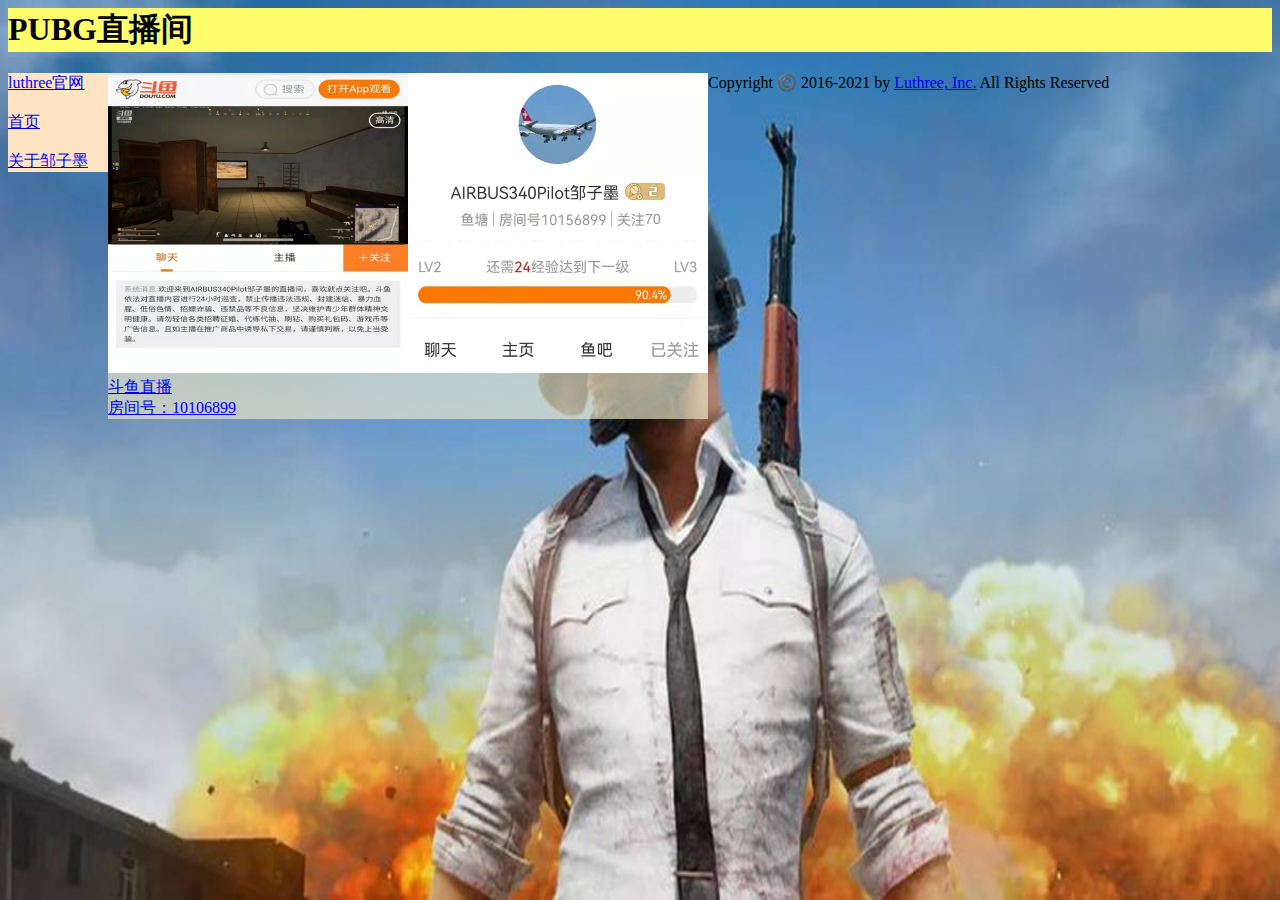
==== commit c791ae25: "Add files via upload" ====
--- a/index.html
+++ b/index.html
@@ -1,966 +1,27 @@
-<!DOCTYPE HTML>
-
-<!--<html><head></head><body></body></html>-->
-<html xmlns="http://www.w3.org/1999/xhtml" class="__noGmain g_html">
-<head>
-<title>PUBG</title>
-<meta name="keywords" content=""/>
-<meta name="description" content=""/>
-
-<meta http-equiv="Content-Type" content="text/html; charset=utf-8" />
-
-	<meta http-equiv="Cache-Control" content="no-transform" />
-
-<meta http-equiv="X-UA-Compatible" content="IE=edge" />
-<meta name="format-detection" content="telephone=no,email=no,address=no" />
-<meta name="renderer" content="webkit" />
-<meta property="og:url" content="https://wr25874686.jzfkw.cn">
-
-
-
-
-
-
-
-
-
-<script id="faiHawkEyeScript" charset="utf-8" type="text/javascript" src="static/js/outerchain.js"></script>
-
-
-<link rel="shortcut icon" href="data:;base64,="/>
-<meta itemprop="name" content="PUBG"/>
-<link rel='canonical' href='https://wr25874686.jzfkw.cn/'>
-
-
-
-
-
-<link type="text/css" href="static/css/dialog.min.css" rel="stylesheet" />
-
-
-<link type="text/css" href="static/css/sitebase2.min.css" rel="stylesheet" />
-<link type="text/css" href="static/css/base2.min.css" rel="stylesheet" />
-<link type="text/css" href="static/css/module.min.css" rel="stylesheet" />
-<link type="text/css" href="static/css/fktheme.min.css" rel="stylesheet" />
-
-<link type='text/css' href='static/css/moduleanimationfornospider.min.css' rel='stylesheet' />
-<link type='text/css' href='static/css/moduleanimation.min.css' rel='stylesheet' />
-
-	<link type='text/css' href='static/css/newsearchboxstyle.min.css' rel='stylesheet'>
-
-
-<link type="text/css" href="static/css/poshytipandmcustomscrollbar.min.css" rel="stylesheet" />
-
-
-
-
-
-
-
-
-	<link type="text/css" href="static/css/jzcusstyle.css" rel="stylesheet" />
-
-
-
-
-<script>
-
-
-var _perfGray = true;
-var _portalHost = "i.fkw.com";
-var _mallJzallsiteHost = "i.mall.fkw.com";
-var _wid = 0;
-if (typeof Fai == 'undefined'){
-    Fai = {};
-    Fai.top = window;
-}
-var _lcid = 2052,
-	_isNoFormIndex = true,
-	_curLanCode = 'cn',
-	_openStaticUrl = true,
-	defaultLcid = 2052,
-	_aid = 27812934,
-	statId = -1,
-	_debug = false,
-	_isPre = false,
-	_siteDomain = '//wr25874686.jzfkw.cn',
-	_resRoot = '//0.ss.faisys.com',
-	_colId = 2,
-	newsDetailPage = 7,
-	productDetailPage = 8,
-	photoDetailPage = 22,
-	_fromColId = -1,
-	_designAuth = false,
-	_manageMode = false,
-	_oem = false,
-	siteVipBeforeExpireDays = -1000,
-	_getVipVipStartTime = {"siteVipStartMoreThan7Days":false,"siteVipStartMoreThan30DaysAllSite":false,"siteVipVipStartTime":"0"},                          
-	_siteVer = 10,
-	_fdpSiteVer = 1,
-	_manageStatus = false,
-    __noTable = true,
-    __noGmain = true,
-    _vueStyleGrayTest = false,
-    _mutationObLog = false,
-	_simpleTextGrayTest = true,
-	_mutationObGrayTest = true,
-	_openRemoveUrlArgs = true,
-	_setReqHttpOnlyCookie = true,
-	_useFullUrl = true,
-	newUserHasAddModule = true,		
-	_floatImgLazyLoadGrayTest = true,
-	_showFirstOpenRapid = true,
-	_isTemplateVersion2 = true,
-	_uiMode= false,
-	_openBannerLazyOptimize  = true;
-
-     Fai.top._oldFooterGuideUrl = '//jz.fkw.com/blog/5405';  
-    _cusSiteWidth = 1200;
-	Fai.top._uploadImgSizeLimit = 1;
-</script>
-  
-
-<script type="text/javascript" src ="static/js/vue-2.6.10.min.js"></script>
-
-
-<script type="text/javascript" src="static/js/commethods.min.js"></script>
-<script type="text/javascript" src="static/js/jzutils.min.js"></script>
-<script type="text/javascript" src="static/js/polyfill.min.js"></script>
-<script>var __jzFrontendResRoot__ = '//jzfe.faisys.com';</script>
-<script src='static/js/jzrequest.min.js' type='text/javascript'></script>
-<script src='static/js/jzutils.min.js' type='text/javascript'></script>
-<script src='static/js/bizshared.min.js' type='text/javascript'></script>
-<link href='static/css/bizshared.min.css' type='text/css' rel='stylesheet'/>
-
-
-<script type="text/javascript" src="static/js/jquery-core.min.js"></script>
-<script type="text/javascript" src="static/js/jquery-mousewheel.min.js"></script>
-<!-- <script type="text/javascript" src="static/js/fai.all.min.js"></script> -->
-<script type="text/javascript" src="static/js/frontend.min.js"></script>
-<script type="text/javascript" src="static/js/jquery-ui-core.min.js"></script>
-<script type="text/javascript" src="static/js/jquery-parallax.min.js"></script>
-
-<script type="text/javascript" src="static/js/monitor.min.js"></script>
-
-<script type="text/javascript" src="static/js/partitionsite.min.js"></script>
-<script type="text/javascript" src="static/js/2052.min.js"></script>
-
-
-
-<script type="text/javascript" src="static/js/site.min.js"></script>
-
-
-
-
-
-
-
-
-
-
-
-
-
-
-
-
-</head>
-<body class="g_body  g_locale2052  g_cusSiteWidth  bUserWrap " >
-
-
-
-		<div id='fk-limtUv' class='fk-limtUv'> </div>	
-
-
-
-
-
-
-
-
-
-
-
-
-
-
-
-
-
-
-
-
-	<div id="web" class="g_web  "  style='0'>
-
-	    
-<!-- 针对访客态，IE8-，结算页 -->
-
-		
-
-        <div class="webTopTable">
-            <div id="webTop" class="webTop">
-                <div id='corpTitle' class='corpTitle corpTitle2' fontPatternTitle='false' style=';cursor:pointer'  _linkType='0' _href='/index.jsp' ><h1 class='titleWrapper'><div style="" class="newPrimaryTitle">PUBG直播间</div></h1></div>
-
-            </div>
-        </div>
-        <div class="absTopTable" >
-            <div id="absTopForms" class="forms sideForms absForms">
-                <div style="position:absolute;"></div><!-- for ie6 -->
-                
-            </div>
-        </div>
-        <div class="webNavTable">
-            <div id="webNav" class="webNav webNavDefault">
-                <div id='navV2Wrap'><div id='navV2' class='nav navV2 '>
-<div class='navMainContent'><div class='navContent'>
-<div id='navCenterContent' class='navCenterContent'>
-<div id='navCenter' class='navCenter'>
-<div class='itemPrev'></div>
-<div class='itemContainer'>
-<div title='' id='nav2' class='item itemCol2 itemIndex1' colId='2'  onclick='window.open("", "_self")' _jump='window.open("", "_self")'>
-<div class='itemCenter navItem'><a hidefocus='true' style='outline:none;' class='J_nav_item_link ' href='/'  onclick=';return false;' ><div class='nav_item_wrapper'><span class='itemName0 J_nav_item_name'>首页</span><span style='display:none;' class='navItemSubName J_nav_item_subname'>Home</span></div><div class='nav_item_arrow J_nav_item_arrow hide nav_item_arrow_hollow_triangle' data-pack-modules-len='0'></div></a></div></div>
-<div class='itemSep'><span class='itemSepLine'></span></div><div title='' id='nav101' class='item itemCol101 itemIndex2' colId='101'  onclick='window.open("http://Luthree.tk/zzm/ren", "_self")' _jump='window.open("http://Luthree.tk/zzm/ren", "_self")'>
-<div class='itemCenter navItem'><a hidefocus='true' style='outline:none;' class='J_nav_item_link ' href='http://Luthree.tk/zzm/ren'  onclick=';return false;' ><div class='nav_item_wrapper'><span class='itemName0 J_nav_item_name'>关于我们</span><span style='display:none;' class='navItemSubName J_nav_item_subname'>Nav</span></div><div class='nav_item_arrow J_nav_item_arrow hide nav_item_arrow_hollow_triangle' data-pack-modules-len='0'></div></a></div></div>
-<div class='itemSep'><span class='itemSepLine'></span></div><div title='' id='nav9' class='item itemCol9 itemIndex3' colId='9'  onclick='window.open("http://Luthree.tk/zzm/msgBoard", "_self")' _jump='window.open("http://Luthree.tk/zzm/msgBoard", "_self")'>
-<div class='itemCenter navItem'><a hidefocus='true' style='outline:none;' class='J_nav_item_link ' href='http://Luthree.tk/zzm/msgBoard'  onclick=';return false;' ><div class='nav_item_wrapper'><span class='itemName0 J_nav_item_name'>留言板</span><span style='display:none;' class='navItemSubName J_nav_item_subname'>Messages</span></div><div class='nav_item_arrow J_nav_item_arrow hide nav_item_arrow_hollow_triangle' data-pack-modules-len='0'></div></a></div></div>
-</div>
-<div class='itemNext'></div>
-</div>
-</div>
-</div>
-</div>
-</div>
-</div>
-
-            </div>
-        </div>
-		
-             <div class="webHeaderTable J_webHeaderTable " id="webHeaderTable">
-                <div id="webHeaderContent" class="J_webHeaderTable webHeaderTd fk-moduleZoneWrap web_header_td J_webHeaderTd">
-       
-                
-                <div id="fk-webHeaderZone" class="elemZone elemZoneModule J_moduleZone fk-webHeaderZone fk-moduleZone forms sideForms">
-                    <div class="fk-moduleZoneBg fk-elemZoneBg J_zoneContentBg elemZoneBg"></div>
-                    
-                </div>
-                
-                <div id="webHeader" class="webHeader">
-                    <div class='headerTable'>
-                        <div class='headerCusLeft'></div>
-                        <div class='headerCusMiddle'>
-
-                            <div class='headerNav headerNavDefault'>
-                            
-                            </div>
-                        </div>
-                        <div class="headerCusRight"></div>
-                    </div>
-                </div>
-            </div>
-            <div id="webHeaderContentBg" class="J_webHeaderTable webHeaderTd web_header_td J_webHeaderTd webHeaderContentBg"></div>
-		</div>
-		<div class="webBannerTable J_webBannerTable">
-			<div class="fk-moduleZoneWrap">
-					
-					
-					<div id="webBanner" class="webBanner">
-						<div class="bannerTable">
-                            <div class="bannerLeft"></div>
-                            <div class="bannerCenter">
-                                		
-                                        <div style="visibility:hidden;" class="fk-inBannerListZone-tmp forms">
-
-                                			
-                                        </div>	
-                                
-                            </div>
-                            <div class="bannerRight"></div>
-						</div>
-					</div>
-	    		</div>
-	    	</div>
-
-		<div class="absMiddleTable">
-            <div id="absForms" class="forms sideForms absForms">
-                
-            </div>
-		</div>
-		<div id="fullmeasureTopForms" class="fullmeasureContainer forms fk-fullmeasureForms fullmeasureForms fullmeasureTopForms" style='display:none'>
-			
-		<wbr style='display:none;' /></div>
-		<div id="webContainerTable" class="webContainerTable" >
-
-            <div id="webContainer" class="webContainer">
-                <div id="container" class="container">
-    <div class="containerTop">
-        <div class="left"></div>
-        <div class="center"></div>
-        <div class="right"></div>
-    </div>
-
-    <div class="containerMiddle">
-        <div id="containerMiddleLeft" class="containerMiddleLeft">
-                
-                
-                
-                
-        </div>
-
-        <div class="containerMiddleCenter">
-            <div id="containerMiddleCenterTop" class="containerMiddleCenterTop">
-                
-            </div>
-
-            <div id="containerForms" class="containerForms">
-                <div id="topForms" class="column forms mainForms topForms" style='display:none'>
-                    
-                </div>
-
-                <table class="containerFormsMiddle" cellpadding='0' cellspacing='0'>
-                    <tr>
-                        <td valign="top" id="containerFormsLeft" class="containerFormsLeft" style='display:none'>
-                            <div class="containerFormsLeftTop">
-                            </div>
-                            <div id="leftForms" class="column forms sideForms leftForms">
-                                
-                            </div>
-                            <div class="containerFormsLeftBottom">
-                            </div>
-                        </td>
-
-                        <td valign="top" id="containerFormsCenter" class="containerFormsCenter">
-                
-                            <div id="centerTopForms" class="column forms mainForms centerTopForms" >
-                                <div id='module316'  _modulestyle='112' _moduleid='316'  class='form form316 formStyle112  '     style='' _side='0'  data-scrollbar='0' title='' _banId='' _global='false' _inFullmeasure='0' _inMulMCol='0' _inTab='0' _inaccordionpack='0' _independent='false' _infullmeasurepack='0' _inpopupzone='0' _intabpack='0' _moduleType='1' _sys='0' _inpack='0' _autoHeight='1'>
-<div class='formBanner formBanner316'  style=''>
-<div class='left left316'></div>
-<div class='center center316' valign='top'>
-<div class='formBannerTitle formBannerTitle316'>
-<span class='titleLeft titleLeft316' valign='top'>
-</span>
-<div class='titleCenter titleCenter316' valign='top'>
-<div class='titleText titleText316'><span class='bannerNormalTitle fk_mainTitle mainTitle mainTitle316'>AIRBUS340Pilot邹子墨的直播间</span></div>
-</div>
-<span class='titleRight titleRight316' valign='top'>
-</span>
-</div>
-</div>
-<div class='right right316'></div>
-</div>
-<div class=' formMiddle formMiddle316' style=''>
-<div class='formMiddleCenter formMiddleCenter316 ' valign='top'>
-<div class='formMiddleContent formMiddleContent316 fk-formContentOtherPadding' tabStyle='0'>
-<div class='m_carouselPhoto_3D_content '><div class='m_cp_3D_wrap'><ul class='m_cp_3D_list m_cp_3D_list__two_same m_cp_3D_list__two'><li class='m_cp_3D_item is_3d__center'  href='javascript:' target='_self' index='1'><div class='m_cp_3D__img m_cp_3D__imgABUIABACGAAgn9LMiQYo4OPA5gQwuAg4iAo' style='background-image:url(static/images/abuiabacgaagn9lmiqyo4opa5gqwuag4iao!600x600.jpg)'></div></li><li class='m_cp_3D_item is_3d__top'  href='javascript:' target='_self' index='0'><div class='m_cp_3D__img m_cp_3D__imgABUIABACGAAg6NLMiQYolPCW7AUw-wU48AU' style='background-image:url(static/images/abuiabacgaag6nlmiqyolpcw7auw-wu48au!600x600.jpg)'></div></li><li class='m_cp_3D_item is_3d__center_r'  href='javascript:' target='_self' index='1'><div class='m_cp_3D__img m_cp_3D__imgABUIABACGAAgn9LMiQYo4OPA5gQwuAg4iAo' style='background-image:url(static/images/abuiabacgaagn9lmiqyo4opa5gqwuag4iao!600x600.jpg)'></div></li></ul></div></div></div>
-</div>
-</div>
-</div>
-
-<div id='module320'  _modulestyle='87' _moduleid='320'  class='form form320 formStyle87 fk-formPack   ' _createFrom='0'     style='' _side='0'  data-scrollbar='0' title='' _banId='' _global='false' _inFullmeasure='0' _inMulMCol='0' _inTab='0' _inaccordionpack='0' _independent='false' _infullmeasurepack='0' _inpopupzone='0' _intabpack='0' _moduleType='1' _sys='0' _inpack='0' _autoHeight='1'>
-<div class='J_packContent f-packContent f-packContent320 elemZone elemZoneModule' id='fk-packContent320'><div class='fk-elemZoneBg J_zoneContentBg elemZoneBg f-packContentBg f-packContentBg320'></div>
-<div id='module319'  _modulestyle='86' _moduleid='319'  class='form form319 formStyle86 siteEditor  bannerTitle='文本'  '     style='position:absolute;top:67px;left:436px;width:328px;' _side='0'  data-scrollbar='0' title='' _banId='' _global='false' _inFullmeasure='0' _inMulMCol='0' _inTab='0' _inaccordionpack='0' _independent='false' _infullmeasurepack='0' _inpopupzone='0' _intabpack='0' _moduleType='1' _sys='0' _inpack='320' _autoHeight='0'>
-<div class='lightModuleOuterContent lightModuleOuterContent319'><div class='fk-editor simpleText fk-editor-break-word  '><span style="color: rgb(102, 102, 102);"><span style="color: rgb(73, 110, 232);"><span style="font-family: 微软雅黑, &quot;Microsoft YaHei&quot;; font-size: 36px; color: rgb(73, 110, 232);"><a href="https://www.douyu.com/10156899" _ltype="103" _lide="AGcI/////w8SHmh0dHBzOi8vd3d3LmRvdXl1LmNvbS8xMDE1Njg5ORgA" target="_blank" rel="" style="color: rgb(73, 110, 232);" _srchref="https://www.douyu.com/10156899" _reqargs></a><div style="text-align: center; color: rgb(73, 110, 232);"><a href="https://www.douyu.com/10156899" _ltype="103" _lide="AGcI/////w8SHmh0dHBzOi8vd3d3LmRvdXl1LmNvbS8xMDE1Njg5ORgA" _lname="https://www.douyu.com/10156899" target="_blank" _srchref="https://www.douyu.com/10156899" _reqargs><span style="background-color: transparent; color: rgb(73, 110, 232);">斗鱼直播</span></a></div><div style="text-align: center; color: rgb(73, 110, 232);"><a href="https://www.douyu.com/10156899" _ltype="103" _lide="AGcI/////w8SHmh0dHBzOi8vd3d3LmRvdXl1LmNvbS8xMDE1Njg5ORgA" _lname="https://www.douyu.com/10156899" target="_blank" _srchref="https://www.douyu.com/10156899" _reqargs>房间号:10156899</a></div></span></span></span></div></div>
-</div>
-</div></div>
-
-
-                            </div>
-                            <div class="containerFormsCenterMiddle J_containerFormsCenterMiddle">
-                                <div id="middleLeftForms" class="column forms mainForms middleLeftForms" style='display:none'
-                                    
-                                >
-                                
-                                </div>
-                                <div id="middleRightForms" class="column forms mainForms middleRightForms" style='display:none'
-                                    
-                                >
-                                
-                                </div>	
-                                <div class="clearfloat"></div>
-                            </div>
-                            <div id="centerBottomForms" class="column forms mainForms centerBottomForms" style='display:none'>
-                                
-                            </div>
-                        </td>
-
-                        <td valign="top" id="containerFormsRight" class="containerFormsRight" style='display:none'>
-                            <div class="containerFormsRightTop">
-                            </div>
-                            <div id="rightForms" class="column forms sideForms rightForms">
-                                
-                            </div>
-                            <div class="containerFormsRightBottom">
-                            </div>
-                        </td>
-                    </tr>
-                </table>
-
-                <div id="bottomForms" class="column forms mainForms bottomForms" style='display:none'>
-                    
-                </div>
-
-                <div id="containerPlaceholder" class="containerPlaceholder" ></div>
-                
-            </div>
-
-            <div id="containerMiddleCenterBottom" class="containerMiddleCenterBottom">
-            </div>
-
-        </div>
-
-        <div id="containerMiddleRight" class="containerMiddleRight"></div>
-    </div>
-    
-    <div class="containerBottom">
-            <div class="left"></div>
-            <div class="center"></div>
-            <div class="right"></div>
-    </div>
-</div>
-            </div>
-		</div>
-		<div id="fullmeasureBottomForms" class="fullmeasureContainer forms fk-fullmeasureForms fullmeasureForms fullmeasureBottomForms" 
-		style='display:none'>
-			
-		<wbr style='display:none;' /></div>
-        <div class="absBottomTable">
-            <div id="absBottomForms" class="forms sideForms absForms">
-                <div style="position:absolute;"></div><!-- for ie6 -->
-                
-            </div>
-        </div>
-		
-		<div id="webFooterTable" class="webFooterTable J_webFooterTable" >
-            <div class="fk-moduleZoneWrap">
-                <div id="fk-webFooterZone" class="elemZone elemZoneModule J_moduleZone fk-webFooterZone fk-moduleZone forms sideForms">
-                    <div class="fk-moduleZoneBg fk-elemZoneBg J_zoneContentBg elemZoneBg"></div>
-                    
-                </div>
-                
-                
-                    <div id="webFooter" class="webFooter">
-                        <div id='footer' class='footer' ><div class='footerTop'><div class='topLeft'></div><div class='topCenter'></div><div class='topRight'></div></div><div class='footerMiddle'><div class='middleLeft'></div><div class='middleCenter' align='center'><div class='footerContent'><div class='footerInfo footerInfoV2 J_footerInfo'>Copyright ©️ 2016-2021 by Luthree, Inc. All Rights Reserved</div><div class='footerSupport' id='footerSupport' ><span class='footerMobile J_supportItem'><a hidefocus='true' href='' target='_blank'>邹子墨官网
-
-                    </div>
-                
-        
-		     </div>
-		 </div>
-		
-		<div class="clearfloat"></div>
-	</div>	
-	
-	
-
-
-<div class="floatLeftTop manageTranTop"  style='0' >
-	<div id="floatLeftTopForms" class="forms sideForms floatForms">
-		
-	</div>
-</div>
-<div class="floatRightTop manageTranTop"  style='0' >
-	<div id="floatRightTopForms" class="forms sideForms floatForms">
-		
-	</div>
-</div>
-<div class="floatLeftBottom">
-	<div id="floatLeftBottomForms" class="forms sideForms floatForms">
-		
-	</div>
-</div>
-<div class="floatRightBottom">
-	<div id="floatRightBottomForms" class="forms sideForms floatForms">
-		
-	</div>
-</div>
-<div id="popupLevel" class="popupLevel">
-	<div id="popupLevelWrap" class='popupLevelWrap'>
-		<div id="popupLevelEditToolArea" class="popupLevelEditToolArea">
-			<div id="popupLevelEditPanel" class="popupLevelEditPanel"></div>
-			<div id="popupLevelEditTool" class="popupLevelEditTool"></div>
-		</div>
-		<div id="popupLevelForms" class="forms sideForms popupLevelForms"></div>
-	</div>
-</div>
-
-
-
-	<div id="bgMusic" class="bgMusic"></div>	
-	
-	
-    
-
-
-
-	
-<link type='text/css' href='static/css/fontsico.min.css' rel='stylesheet' />
-
-
-
-
-<script type="text/javascript">
-try{
-
-
-
-
-
-
-
-Fai.top = window;
-Fai.top.manageAuth = false;
-Fai.top.mobiDesignAuth = false;
-Fai.top._onlyHasBannerEditAuth = false;
-Fai.top._formManageAuth = false;
-Fai.top.openMsgSearch = false; 
-Fai.top.pageName = "首页";   
-Fai.top._reqArgs = "";
-Fai.top.isNeed = false;  
-Fai.top.businessId = 2;  
-Fai.top.sceneId104 = 104;  
-Fai.top.sceneId105 = 105;  
-Fai.top.sceneId106 = 106;  
-Fai.top.siteHost = "wr25874686.jz.fkw.com";      
-Fai.top._isLoginO = false; 
-Fai.top.isSale = false; 
-
-Fai.top.domainBind = 1;
-Fai.top.enableGuide = true;
-Fai.top._templateFrame = 1010;
-Fai.top._majorColorData = "#2b2b2b";
-Fai.top.isJzAllSiteV2 = true;
-Fai.top.supportHttps = true;
-Fai.top.jzVersion = 1;
-Fai.top._supportFileTypeList = ["jpg","jpeg","png","pdf","gif","docx","txt","pptx","rar","mp3","mp4","wav","wma","flac","xls","xlsx","zip","doc"];
-Fai.top.contextMenuDisabled = false;  
-Fai.top._navStyleV2Data = {"no":true,"s":0,"snt":0,"ncb":false,"onft":false,"nmove":0,"oinc":false,"nhi":true,"ns":{"y":0,"w":-1,"h":-1},"arrow":{"v":false,"s":0},"np":{"y":0},"nbg":{"c":"","f":"","p":"","y":0},"nct":{"y":0,"cw":330},"nal":{"y":0},"nifc":{"y":0,"ic":"","sc":""},"nif":{"y":0,"fs":12,"ff":"","ic":"","sc":"","w":0,"i":0,"d":0},"nsif":{"y":0},"nis":{"y":0,"w":-1,"h":-1},"nisp":{"y":0,"s":0,"h":0,"c":""},"nir":{"y":0,"s":0},"nib":{"y":0,"c":"","s":0,"t":true,"b":true,"l":true,"r":true},"snfc":{"y":0},"snf":{"y":0},"snr":{"y":0},"snb":{"y":0,"t":true,"b":true,"l":true,"r":true},"ndl":false,"ndls":0,"nsucc":false,"nscc":"","fts":{"nifc":{"y":0,"ic":"","sc":""},"nif":{"y":0,"fs":12,"ff":"","ic":"","sc":"","w":0,"d":0,"i":0},"nsif":{"y":0},"nisp":{"y":0,"c":"","s":0,"h":0},"nir":{"y":0,"s":0},"nib":{"y":0,"t":true,"b":true,"l":true,"r":true,"s":0,"c":""},"nbg":{"y":0,"c":"","f":"","p":""}},"nst":0,"nmw":1200};				  		
-Fai.top.haveMallData = true;
-Fai.top._firstOpenRapid = false;
-	
-
-var _Global = {},
-	_newRapidSite = true,
-	_canNewsScore = false,
-	bgmCloseToOpen = false,
-	_newsGuideJumpToTemplateUrl = 'sf16590494.jz.fkw.com',
-	isGuide_sample = false,
-	_showNewUsersGuide = false,
-	_newsGuideClickHelp = false,
-	_newsGuideCopyDemo = false,
-	_newsGuideReplaceImg = false,
-	_newsGuideAddModule = false,
-	_newsGuideClickPanel = false,
-	newGuideCreateCol = false,
-	newGuideEditBanner = false,
-	newPhotoSlidesGrayTest = true,
-	_loginDays = 1,
-	_devMode = false,
-	_guideNewUserStep = -1,
-	_inGuideNewUser = false,
-	_isSupportPreTestUser = false,
-	optingStep = 0,
-	guide_continue = 0,
-	_creatNewSite = false,
-	_isOpenRapid = false,
-	isEnterRapidFirst = false,												
-	_newUser = false,
-	_colOtherStyleData = {"independentList":[],"hh":false,"fh":false,"y":0,"h":0,"layout4Width":0,"layout5Width":0},					   
-	_templateOtherStyleData = {"h":330,"independentList":[],"hh":false,"fh":false,"y":0,"layout4Width":0,"layout5Width":0},		
-	_allowedHtmlUrl = false,
-	_openHtmlUrl = false,
-	_isBUser = false,
-	showQRCode = false,
-	productQRCodeOpen = false,
-	_isCliIdBUse = true,
-	manageClose = false,
-	isFirstLogin = false,										
-	_isMallWeb = false,
-	_isBaiduBlogUrl = '//mall.fkw.com/blog/57477',
-	_proSiteQueryStr = '',//by jser
-	httpStr = 'https://',
-    _fromModuleCenter = false,
-    _fromJzAllSite = false,
-	vipExpireTime = '',
-	_companyGoalIsSite = true,  
-	_companyGoal11 = 1,  
-	_headerTopStyle = {"hts":-1,"hg":{"y":2,"c":"rgba(222, 222, 222, 1)","f":"","r":3,"ps":0,"p":""},"zh":false,"hf":false,"hfb":{"c":"","f":"","r":3,"ps":0,"p":"","y":0},"hftt":1,"sfts":false,"m":{},"bb":{"y":0}},			  // 顶部样式（模板）
-    _customHeaderTopStyle = {"hts":-1,"hg":{"f":"","p":"","y":0,"r":3,"ps":0,"c":""},"m":{},"bb":{"y":0},"zh":false,"hf":false,"hfb":{"f":"","p":"","y":0,"r":3,"ps":0,"c":""},"hftt":1,"sfts":false},  // 自定义顶部样式
-	_titleData = {"x":"<div style=\"\" class=\"newPrimaryTitle\">PUBG直播间<\/div>","ins":true,"fp":false,"fl":[],"st":{"y":0,"x":"","f":"","c":"","s":0,"i":0,"w":0,"u":0},"jm":{"y":0},"fts2":{"f":{"c":"","d":-1,"w":-1,"i":-1}},"h":false,"t":-1,"l":-1,"f":"","s":-1,"w":0,"c":"","i":0,"u":0,"ps":0};							
-
-	
-    _Global.useElevatorNav = false;
-    _Global.isUseElevatorNav =false;
-    _Global.isHomePage =true;
-    _Global.moduleManage = false;
-	_Global.newsManage = false;
-	_Global.siteMapDomain = 'wr25874686.jzfkw.cn';
-	_Global._useTemplateBackground = true,		
-	_useTemplateLocale = true,					
-    _localeData = {"h":false,"x":"中文","y":"English","z":"繁体","v":"日本語","k":"한국어","lo":"ພາສາລາວ","th":"ภาษาไทย","es":"Español","ru":"русский","fra":"français","it":"Italia","de":"Deutsch","ug":"ئۇيغۇرچە","lp":false,"f":"","s":-1,"w":-1,"fp":false,"fts":{"f":{"c":"","d":0,"w":-1,"f":"","s":-1,"i":0},"fp":false}},							
-    _templateLocaleData = {"h":false,"x":"中文","y":"English","z":"繁体","v":"日本語","k":"한국어","lo":"ພາສາລາວ","th":"ภาษาไทย","es":"Español","ru":"русский","fra":"français","it":"Italia","de":"Deutsch","ug":"ئۇيغۇرچە","lp":false,"f":"","s":-1,"w":-1,"fp":false,"fts":{"f":{"c":"","d":0,"w":-1,"f":"","s":-1,"i":0},"fp":false}};			
-	
-
-	
-	var _homeHost = "www.fkw.com";
-
-var _templateDefLayout = {BANNER_NAV:0,NAV_FLOAT:1,LEFT_NAV_BANNER_RIGHT_HIDE:3,LEFT_NAV_CENTER_BANNER_RIGHT_HIDE:4,LEFT_BANNER_NAV_RIGHT_HIDE:5,LEFT_NAV_EXPEND_CENTER_BANNER:6,CENTER_TOP_BANNER_RIGHT_HIDE:7,LEFT_HIDE_CENTER_TOP_BANNER:8,NAV_FLOAT_ON_BANNER:9,NAV_BANNER:10}; 
-Fai.top.isIncToVue = false;
-
-
-
-
-
-$(function() {
-	
-		Site.ajaxLoadModuleDom(2, 0, {"_ajaxLoadModuleList":[],"_partDomInfoList":[],"fullUrl":"https://wr25874686.jzfkw.cn/"});
-	
-	Site.showOrHideMailBox();
-		
-	
-	
-	
-
-	Site.loadLastLoginAcct('wr25874686');
-
-	Site.bindBeforeUnloadEvent(false, false, false);
-	Site.initTemplateLayout(_templateDefLayout.NAV_FLOAT, true, false );
-	
-
-
-
-	
-	// ajax统计
-	Site.total({colId:2, pdId:-1, ndId:-1, sc:0, statId:statId});
-	//保留旧用户的初始化版式区域4 和区域5 中，区域4的padding-right空间
-	Site.colLayout45Width();
-	//各个模块inc吐出脚本
-	Site.initCorpTitleJump();
-Site.initCorpTitle({"fontList":[]});
-Fai.top.carousel3D[316] = new Site.initNewCp3DFunc({"id":"module316","scale":2,"moduleId":316,"cus":false,"isOpenImgEff":false,"tgOpt":{"targetParent":"photoSmallPic_table","target":"imgContainer"},"imgEffType":1,"flag":"carouselPhotos","interval":4000,"animate":800,"manuallyCarousel":false,"cycleList":[{"id":"ABUIABACGAAg6NLMiQYolPCW7AUw-wU48AU","description":"","check":"","lide":"","nofollow":false,"bigPicThumbPath":"//27812934.s21i.faiusr.com/2/ABUIABACGAAg6NLMiQYolPCW7AUw-wU48AU!600x600.jpg","aAttribute":" href='javascript:' target='_self'","basicAttr":""},{"id":"ABUIABACGAAgn9LMiQYo4OPA5gQwuAg4iAo","description":"","check":"","lide":"","nofollow":false,"bigPicThumbPath":"//27812934.s21i.faiusr.com/2/ABUIABACGAAgn9LMiQYo4OPA5gQwuAg4iAo!600x600.jpg","aAttribute":" href='javascript:' target='_self'","basicAttr":""}],"imgPopupType":false,"imgPopupNone":false,"moreBlank":false});
-;Fai.top._newPerform=false;jzModule.Module.install({"id":316,"type":1,"style":112,"module":{"id":316,"commProp":{"al":[{"t":0,"s":1.0,"d":0.0,"c":1},{"t":0,"s":1.0,"d":0.0,"c":-1}],"cal":[]},"style":112,"flag":256,"prop0":2},"perform":{"moduleAttr":{}}});
-
-jzModule.SimpleTextModule.initSimpleTextLazyLoad( {"fontList":[],"isExecInitSimpleText":false,"initSimpleTextData":{},"writingMode":0,"moduleId":319});;Fai.top._newPerform=false;jzModule.Module.install({"id":319,"type":1,"style":86,"module":{"id":319,"commProp":{"al":[],"cal":[]},"style":86,"flag":7,"prop0":0},"perform":{"moduleAttr":{}}});
-
-;Fai.top._newPerform=false;jzModule.Module.install({"prop1":[{"i":319,"t":67,"l":436,"dir":1,"dist":0.4}],"prop2":0,"prop5":{"bgEffect":{"type":0,"packBg":{"y":0,"c":"#000","f":"","r":0,"o":100},"maskBg":{"y":0,"c":"#000","f":"","r":0,"o":100}},"packEffect":{"type":0},"link":{"isOpen":0,"hi":"","ot":false,"nf":false,"h":"","hn":""}},"id":320,"type":1,"style":87,"module":{"id":320,"commProp":{"al":[],"cal":[]},"style":87,"flag":0,"prop0":0},"perform":{"moduleAttr":{}}});
-
-
-	
-	Site.ajaxLogDog();
-	Site.sendBrowerInfo(false);
-	
-	
-	Site.initPage();	
-	
-	
-	setTimeout(afterModuleLoaded, 0);
-	
-	
-	
-	Site.triggerGobalEvent("siteReadyLoad");
-	
-	
-});
-
-function afterModuleLoaded() {
-	
-	Site.initPage2();
-Site.initSideFaiIcon();
-	
-	
-	
-	
-	
-	
-} // afterModuleLoaded end
-var _jzProUrl = '', _mallProUrl;
-var _flyerManageDomain = '';
-var _siteAdmDomain = '',
-	_jzHomeUrl = '',
-	_oemDocumentDomain; 
-
-	Fai.top._allSiteMallDomain = 'i.mall.fkw.com';
-	Fai.top._allSiteMallOemDomain = 'i.mall.vip.webportal.top';
-Fai.top._jzAllSiteDomain = 'i.jz.fkw.com';
-var _allSiteDomain = '', _allMallDomain = '', _homeDomain = '';
-
-	_jzProUrl = 'jz.fkw.com';
-	_mallProUrl = 'mall.fkw.com';
-	_flyerManageDomain = 'i.cd.fkw.com';
-	_siteAdmDomain = 'fkw.com';
-	_jzHomeUrl = 'jz.fkw.com';
-	_mallHomeUrl = 'mall.fkw.com';
-	_allSiteDomain = 'i.jz.fkw.com';
-	_allMallDomain = 'i.mall.fkw.com';
-	_homeDomain = 'fkw.com';
-
-_oemDocumentDomain = 'webportal.top';
-_Global._webRightBar = false;
-var _isMemberLogin = false;		
-var _noCover = 0; 					
-_Global._footerHidden = false;		
-_Global._footerHiddenAllowed = false;	
-
-
-
-
-_Global._memberTopBar = false;							// 顶部登录条
-var _navPositionFixTop =  false;        		  // 导航栏固定到顶部
-var _elevatorNavStyleChanged = 0;
-if( _Global.isHomePage){
-	var _elevatorNav = {"s":0,"sc":"#fff","eil":[{"img":"","hoverImg":"","fileId":"","hoverFileId":"","link":{},"name":"电梯项1"},{"img":"","hoverImg":"","fileId":"","hoverFileId":"","link":{},"name":"电梯项2"},{"img":"","hoverImg":"","fileId":"","hoverFileId":"","link":{},"name":"电梯项3"}],"sm":0,"eifc":{"y":0,"ic":"#fff","sc":"#fff"},"eif":{"y":0,"s":14,"f":"微软雅黑","c":"#000","ac":"#fff","w":0,"d":0,"i":0},"eis":{"y":0,"w":80,"h":40},"eiis":{"y":0,"w":20,"h":20},"eisp":{"y":0,"s":0,"h":0,"c":"#000"},"eir":{"y":0,"s":0},"eib":{"y":0,"c":"#000","sc":"#000","s":0,"t":true,"b":true,"l":true,"r":true},"eirs":0,"ebg":{"y":0,"f":"","p":"","c":"#000","linear":"","bg":{"backgroundColor":"","backgroundPositionX":"","backgroundPositionY":"","backgroundRepeat":"","backgroundSize":""}},"er":{"y":0,"s":0},"eb":{"y":0,"c":"#000","s":0,"t":true,"b":true,"l":true,"r":true},"ep":{"r":-1,"t":-1}};						
-}
-
-var nav2SubMenu=[];
-var nav101SubMenu=[];
-var nav9SubMenu=[];
-
-
-var _useBannerVersionTwo = true; 				
-var _customBackgroundData = {"styleDefault":true,"s":true,"h":false,"r":3,"ps":0,"o":"","sw":-1,"swt":0,"e":0,"wbh":-1,"wbw":-1,"clw":-1,"crw":-1,"wbws":-1,"wbs":0,"id":"","p":"","bBg":{"y":0,"r":3,"ps":0,"f":"","p":"","c":""},"cBg":{"y":0,"r":3,"ps":0,"f":"","p":"","c":""},"cmBg":{"y":0,"r":3,"ps":0,"f":"","p":"","c":""},"bm":{},"cm":{},"cp":{"y":0}};          	
-var _templateBackgroundData = {"id":"","bBg":{"c":"","f":"","r":3,"ps":0,"p":"","y":0},"cBg":{"c":"","f":"","r":3,"ps":0,"p":"","y":0},"cmBg":{"c":"","f":"","r":3,"ps":0,"p":"","y":0},"cp":{"y":0},"s":true,"h":false,"r":3,"ps":0,"o":"","sw":-1,"swt":0,"e":0,"wbh":-1,"wbw":-1,"clw":-1,"crw":-1,"wbws":-1,"wbs":0,"p":"","bm":{},"cm":{}};	
-var _resImageRoot = '//2.ss.faisys.com';
-var _useBannerNewType = false; 				
-var _templateBannerData = {"ce":{},"h":true,"pl":0,"s":0,"i":4000,"a":1500,"o":false,"t":1,"p":0,"pt":0,"bt":1,"ws2":false,"l":[],"f":{},"n":[],"c":3,"at":0,"tt":false,"ws":false};			
-var _pageBannerData = {"s":0,"i":4000,"a":1500,"h":false,"o":false,"t":1,"p":0,"pt":0,"pl":0,"bt":1,"ws2":false,"l":[],"f":{},"ce":{},"n":[],"c":3,"at":0,"tt":false,"ws":false};						
-var _bannerData = _templateBannerData;
-var _templateBannerV2Data = {"bl":[],"s":0,"bt":1,"at":0,"i":4000,"a":1500,"blh":{"t":0},"blw":{"t":0},"bzb":{"t":0},"bla":0,"ble":{"t":0,"at":0},"blpe":0,"bte":0,"plx":{"o":0,"obg":0,"dir":0,"dist":0.4},"bv":{"fId":"/image/rimage/section/banner/default/flv.mp4","fst":0,"fsh":0.0,"fUrl":"//0.ss.faisys.com/image/rimage/section/banner/default/flv.mp4"},"bbs":{"imgId":"","bis":0,"bo":0,"url":"//2.ss.faisys.com/image/no-pic.jpg"}};		
-var _pageBannerV2Data = {"s":0,"bl":[],"bt":1,"at":0,"i":4000,"a":1500,"blh":{"t":0},"blw":{"t":0},"bzb":{"t":0},"bla":0,"ble":{"t":0,"at":0},"blpe":0,"plx":{"o":0,"obg":0,"dir":0,"dist":0.4},"bv":{"fId":"/image/rimage/section/banner/default/flv.mp4","fUrl":"//0.ss.faisys.com/image/rimage/section/banner/default/flv.mp4","fst":0,"fsh":0.0},"bbs":{"bis":0,"bo":0,"imgId":"","url":""},"bte":0};					
-var _bannerV2Data = _templateBannerV2Data;
-var _closePhotoDetailEditSettings = true;	
-var _siteSeachRangeLength = 12;  			
-var _useTemplateHeaderZone = true;				
-var _useTemplateFooterZone = true;				
-var _useTemplateBottomFloatLayer = true;	
-var _useTemplateTopAdv = true;						
-var _mallOpen = false;
-var _couponOpen = false
-var toolBoxShowView = false;
-var toolBoxShowSet = false;
-var toolBoxShowABTool = false;
-var _wideBanner = true;		
-var _navStyleData = {"ncp":{"y":0,"t":-1,"r":-1,"b":-1,"l":-1,"hl":-1,"ht":-1},"no":true,"s":0,"ns":{"w":-1,"h":-1},"cs":{"w":-1,"h":-1,"wy":0},"np":{},"cp":{"y":0,"t":-1,"l":-1},"nis":{"w":-1,"h":-1},"gt":{"y":0},"ht":{"y":0},"nb":{"f":"","p":"","y":0},"ntf":{"t":0,"ht":0},"cb":{"f":"","p":"","y":0},"nib":{"f":"","p":"","y":0},"nihb":{"f":"","p":"","y":0},"niss":{"w":-1,"h":-1},"nisb":{"f":"","p":"","y":0},"nsigt":{"y":0},"nsiht":{"y":0},"nsis":{"w":-1,"h":-1},"nsib":{"f":"","p":"","y":0},"nsihb":{"f":"","p":"","y":0},"nsiho":0,"nmove":0,"v":2,"nsmt":{},"nsmb":{},"nrs":{"n":{"t":0},"c":{"t":0},"i":{"t":0},"smt":{"t":0},"smb":{"t":0},"si":{"t":0},"is":{"t":0},"sis":{"t":0},"tmt":{"t":0},"tmb":{"t":0},"ti":{"t":0},"tis":{"t":0}},"nsw":{"n":{"t":0},"c":{"t":0},"i":{"t":0},"sm":{"t":0},"si":{"t":0},"is":{"t":0},"sis":{"t":0}},"nbr":{"n":{"t":0},"i":{"t":0},"sm":{"t":0},"si":{"t":0},"is":{"t":0},"sis":{"t":0},"tm":{"t":0},"ti":{"t":0},"tis":{"t":0}},"ntmt":{},"ntmb":{},"onft":false};				      		
-var _useNavVersionTwo = true;					  		
-var _memberTopBar = false;                           		
-var _memberTopBar_versionTwo = true;     		
-_Global._navHidden =false;                                  	
-_Global._topBarV2 = false;                                  	
-_Global._stylePanelV1 = false;                             
-_Global._stylePanelV2 = false;                             
-var _useFooterVersionTwo = true;
-
-Fai.top._isDevDebug = false;  
-
-Fai.top.checkUPlanAcct = false;
-Fai.top._isShowFkAuthTips = true;
-Fai.top._fkAuth = false;
-Fai.top._fkAuthTitle = "";
-Fai.top.staffClose=true;
-Fai.top.webpOptOpen = true; 					
-Fai.top._footerInfo = "";
-_Global._oemHiddenSupport = false;
-_Global._hideSupportAllowed = false;
-_Global.techSupport = '//i.fkw.com/marketing/techSupport.jsp';
-_Global._hideSideSupportAllowed = false;
-_Global._hiddenSupport = false;
-_Global._hiddenSideSupport = false;
-_Global._oldHiddenSupport = false;
-_Global._oldHiddenSideSupport = false;
-_Global._hiddenLogin = false;
-_Global._openManageSite = true;
-_Global._hiddenMobile = false;
-_Global._hiddenICP = false;
-_Global._hiddenFooterInfo = false;
-_Global._footerInfoV2 = "Copyright ©️ 2016-2021 by Luthree, Inc. All Rights Reserved";
-_Global.isFreeVer = true;
-_Global._hasBeiAn = false; 
-_Global._hiddenMps = false; 
-_defaultFooterInfo = "©2021 - 论坛 版权所有";
-var _cityJsLink = "//1.ss.faisys.com/js/dist/libs/city2.min.js?v=202108311345";
-var _floatBtnCssLink = "//2.ss.faisys.com/css/dist/styles/floatBtn1.min.css?v=202012021448";
-var _themeColorType = 2048;
-var _bgMusic = {"o":true,"l":true,"v":60,"i":"","p":"","n":"","ptn":{"t":0,"sn":"","sgn":"","i":{"t":0,"cl":"#324D52"},"f":{"t":0,"cl":"#333333"},"b":{"t":0,"cl":"#AED7E0"}}};
-var _sysIndex = 2;
-var _siteDemo = false;
-
-var _isRealDemo = false;
-_Global._backToTop = false;
-
-
-var _isGrayTestUser = false;
-
-var _newLinkForSite = false;
-var _siteType = 1;
-var _usePrem = true;
-var _acctCreateTime = 1630742049000;
-var _siteId = 0;
-var _isUseNewPanel = !_isMallWeb; // 是否使用新的面板
-var _isMallDesigner = false; 
-var _hideHelp = false;
-var _templateLayout = _templateDefLayout.NAV_FLOAT;
-var _webBannerHeight = -1;
-var _isNewUserForLayoutToNewVersion = true;
-var _undo = {allow: {undo:0, redo:0} };
-var _choiceCurrencyVal = "￥";
-var _moduleAnimationPercent = -1;
-var file_size_limit = parseInt("1");
-var cloneFrom = "";
-var datePickerCssSource = "//2.ss.faisys.com/css/dist/styles/datepicker.min.css?v=202108311345";
-_Global.styleChangeNum = 0;
-_Global.showSaveGuide = false; 				
-_Global.saveBtnState = 0; 					
-_Global.previewBtnState = 0; 				
-_Global.saveClickConut = 0;					
-var carousel3D = {};
-var isJuly3FreeUser = false;
-var _newUserGuide = false; 						
-var videoSource = {
-	cssVideoJs:"//2.ss.faisys.com/css/comm/video.js/video-js.min.css?v=202108311345",
-	cssDistVideo:"//2.ss.faisys.com/css/dist/styles/video.min.css?v=202108311345",
-	jsVideo:"//1.ss.faisys.com/js/comm/video.js/video.min.js?v=202004011336"
-} 
-if( false ){						
-	if(_aid > 9855603 && !false){ 	
-		_newUserGuide = true; 					
-	}
-}else{
-	if(_aid > 15971536 && !false){ 	// undefined and false	
-		_newUserGuide = true; 					//传到全局，当前
-	}
-}
-_newUserGuide = _isMallDesigner ? false : _newUserGuide;
-Site.getCouponByHdJump(0);
-Site.receiveCouponFromHd(false, 0, 0.0);
-var _executedCountForUserGuide = 1; 
-var jzOpenTime = 1630742050000;
-
-var loginMemberSucJumpUrlIllegality = false;
-_Global._siteAdvancedSetting = false;
-
-var fk_old_onload = window.onload;
-$(window).load(function(){
-	
-	
-		$.ajax({url:"/ajax/setCookie_h.jsp?cmd=setWafCk_setCheckSiteLvBrowser"});
-	
-	Site.checkUserDomainAction();
-	
-	
-		Site.cacheModuleFunc.runSiteInit();
-	
-	
-		if(typeof fk_old_onload == "function"){
-			fk_old_onload.apply(this, arguments);
-		}
-		
-		
-		
-		Site.pageOnload();
-		
-		
-		
-		
-	
-	
-	
-	
-	
-	
-	
-	
-    if(false) {
-        $(function() {
-            function cssTest() {
-                var elem = document.createElement('x');  
-                elem.style.cssText = 'pointer-events:auto';  
-                return elem.style.pointerEvents === 'auto';  
-            }
-            if(cssTest()) {
-                $('body').append("<svg id='GWWatermark' class='gw_watermark'><svg>")
-            }
-        })
-	}
-	
-
-	
-});
-jzUtils.run({
-    "name": "Pre.errorReport",
-    "base": window
-});
-
-
-
-	Site.beforeUnloadFunc(statId);
-
-
-	Site.limitDayUv();
-
-
-
-	Site.limitUv();
-
-
-
-
-// 在线视频模块
-
-
-	
-	
-	
-	
-
-	
-	
-	$LAB.script("//1.ss.faisys.com/js/dist/libs/bookingSubmitPanel.min.js?v=202108311345");
-	$LAB.script("//1.ss.faisys.com/js/dist/libs/photoSlide.min.js?v=202108311345");
-	
-	$LAB.script("//1.ss.faisys.com/js/dist/libs/imageEffect.min.js?v=202108311345")
-		.wait(function () {
-			jzUtils.trigger({
-				"name": "ImageEffect.FUNC.BASIC.Init",
-				"base":Site
-			});
-		});
-		
-
-
-if(!Fai.isIE8() && !Fai.isIE7() ){
-	$LAB.script("//1.ss.faisys.com/js/dist/svg.min.js?v=202108311345");
-}
-
-		
-
-	
-	
-
-
-	
-	
-	
-}catch(e){
-  e.innerError = true;
-  throw(e);
-}
-
-
-
-
-
-
-
-
-
-
-</script>
-	
-	
-	
-
-
-
-
-</body>
-</html>
-
-
-
+<html>
+<title>PUBG邹子墨直播间</title>
+
+<body background="img\bg.jpg" style=" background-repeat:no-repeat;
+background-size:100% 100%;
+background-attachment: fixed;">
+    <div id="title" style="background-color: rgb(255, 253, 107);">
+        <h1>PUBG直播间</h1>
+    </div>
+    <div id='left' style="background-color: bisque;width: 100px;float: left;">
+        <a href="http://luthree.tk">luthree官网</a>
+        <br>
+        <br>
+        <a href="index.html">首页</a>
+        <br>
+        <br>
+        <a href="about.html">关于邹子墨</a>
+    </div>
+    <div id="main" style="float: left;background-color: rgba(235, 231, 202, 0.671);">
+        <img src="img\1.jpg" alt="" width="300" height="300"><img src="img\2.jpg" alt="" width="300" height="300">
+        <a href="https://www.douyu.com/10156899">
+            <br>斗鱼直播
+            <br>房间号：10106899</a>
+    </div>
+    <footer>Copyright ©️ 2016-2021 by <a href="http://luthree.tk">Luthree, Inc.</a> All Rights Reserved</footer>
+
+</html>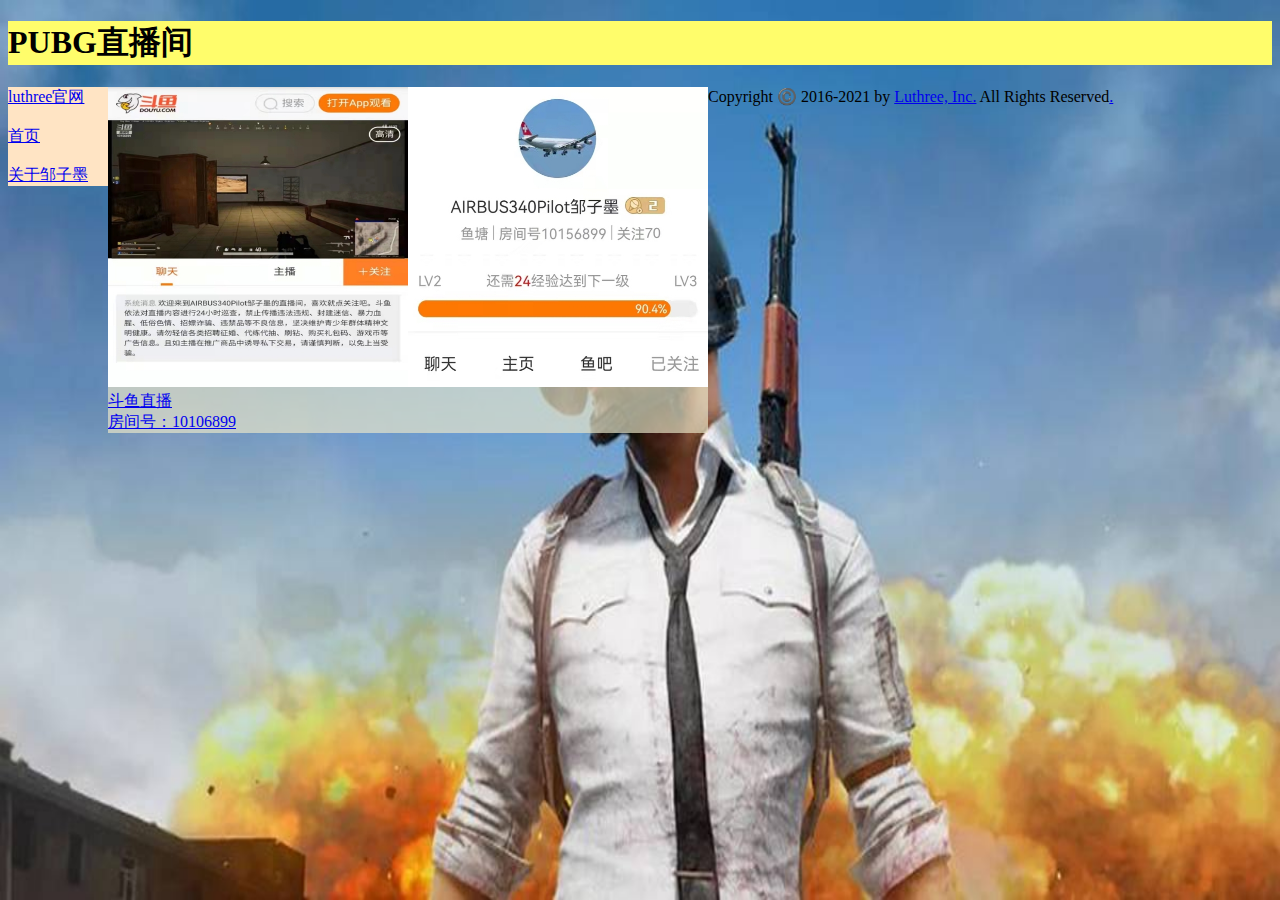
==== commit 7aa5d2cc: "Add files via upload" ====
--- a/index.html
+++ b/index.html
@@ -1,3 +1,4 @@
+<!DOCTYPE html>
 <html>
 <title>PUBG邹子墨直播间</title>
 
@@ -22,6 +23,6 @@
             <br>斗鱼直播
             <br>房间号：10106899</a>
     </div>
-    <footer>Copyright ©️ 2016-2021 by <a href="http://luthree.tk">Luthree, Inc.</a> All Rights Reserved</footer>
+    <footer>Copyright ©️ 2016-2021 by <a href="http://luthree.tk">Luthree, Inc.</a> All Rights Reserved<a href="zj.html">.</a></footer>
 
 </html>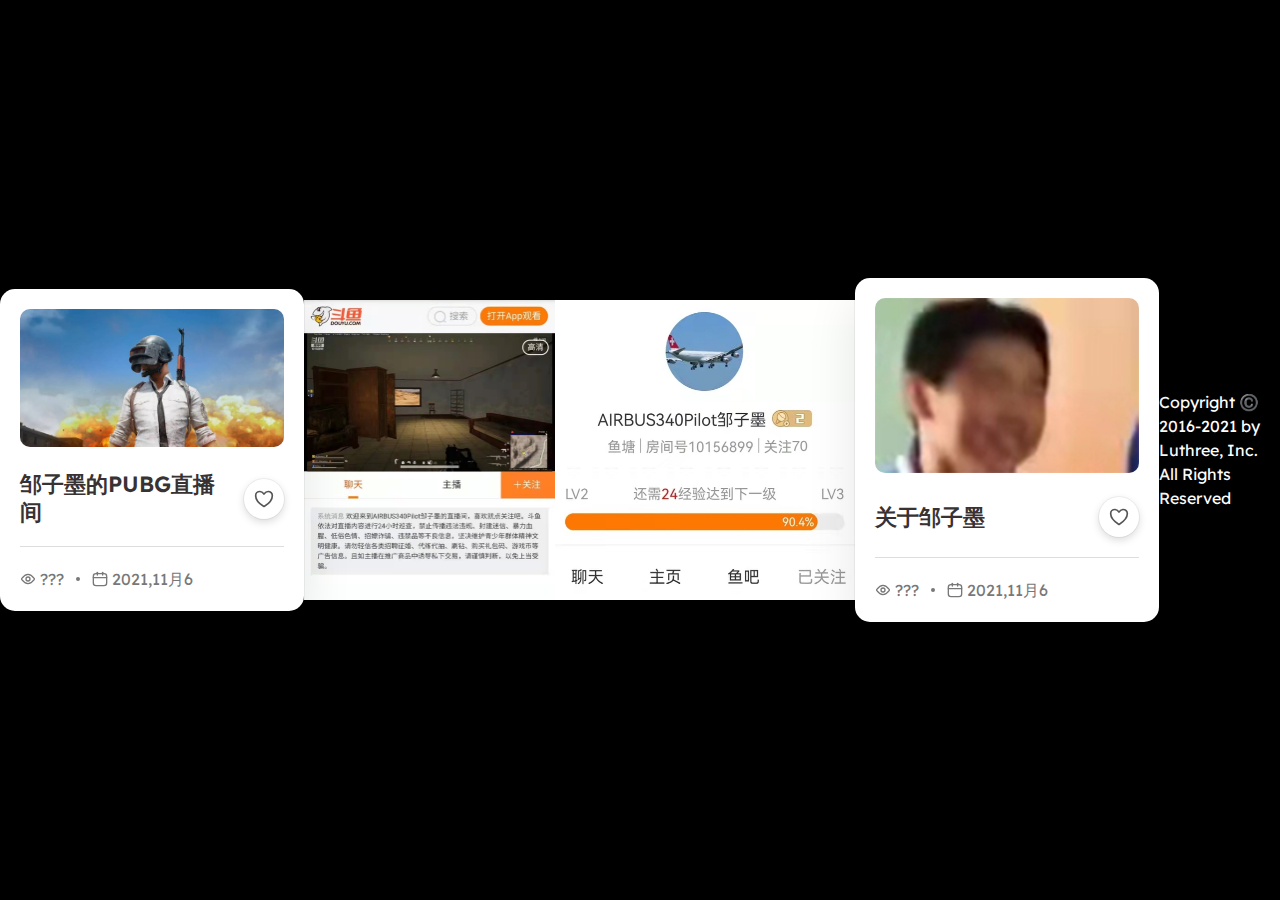
==== commit 43b15ee1: "Add files via upload" ====
--- a/index.html
+++ b/index.html
@@ -1,28 +1,82 @@
 <!DOCTYPE html>
 <html>
-<title>PUBG邹子墨直播间</title>
+    <link rel="stylesheet" href="css/reset.min.css">
 
-<body background="img\bg.jpg" style=" background-repeat:no-repeat;
-background-size:100% 100%;
-background-attachment: fixed;">
-    <div id="title" style="background-color: rgb(255, 253, 107);">
-        <h1>PUBG直播间</h1>
-    </div>
-    <div id='left' style="background-color: bisque;width: 100px;float: left;">
-        <a href="http://luthree.tk">luthree官网</a>
-        <br>
-        <br>
-        <a href="index.html">首页</a>
-        <br>
-        <br>
-        <a href="about.html">关于邹子墨</a>
-    </div>
-    <div id="main" style="float: left;background-color: rgba(235, 231, 202, 0.671);">
-        <img src="img\1.jpg" alt="" width="300" height="300"><img src="img\2.jpg" alt="" width="300" height="300">
-        <a href="https://www.douyu.com/10156899">
-            <br>斗鱼直播
-            <br>房间号：10106899</a>
-    </div>
-    <footer>Copyright ©️ 2016-2021 by <a href="http://luthree.tk">Luthree, Inc.</a> All Rights Reserved<a href="zj.html">.</a></footer>
+<link rel="stylesheet" href="css/style.css">
 
+</head>
+<body bgcolor="black">
+
+<div class="card-list">
+	<article class="card">
+	<figure class="card-image">
+		<img src="img/bg.jpg" alt="邹子墨的PUBG直播间" />
+	</figure>
+	<div class="card-header">
+		<a href="main.html">邹子墨的PUBG直播间</a>
+		<button class="icon-button">
+			<svg xmlns="http://www.w3.org/2000/svg" width="24" height="24" viewBox="0 0 24 24" fill="none" stroke="currentColor" stroke-width="2" stroke-linecap="round" stroke-linejoin="round" display="block" id="Heart">
+				<path d="M7 3C4.239 3 2 5.216 2 7.95c0 2.207.875 7.445 9.488 12.74a.985.985 0 0 0 1.024 0C21.125 15.395 22 10.157 22 7.95 22 5.216 19.761 3 17 3s-5 3-5 3-2.239-3-5-3z" />
+			</svg>
+
+		</button>
+	</div>
+	<div class="card-footer">
+		<div class="card-meta card-meta--views">
+			<svg xmlns="http://www.w3.org/2000/svg" width="24" height="24" viewBox="0 0 24 24" fill="none" stroke="currentColor" stroke-width="2" stroke-linecap="round" stroke-linejoin="round" display="block" id="EyeOpen">
+				<path d="M21.257 10.962c.474.62.474 1.457 0 2.076C19.764 14.987 16.182 19 12 19c-4.182 0-7.764-4.013-9.257-5.962a1.692 1.692 0 0 1 0-2.076C4.236 9.013 7.818 5 12 5c4.182 0 7.764 4.013 9.257 5.962z" />
+				<circle cx="12" cy="12" r="3" />
+			</svg>
+			???
+		</div>
+		<div class="card-meta card-meta--date">
+			<svg xmlns="http://www.w3.org/2000/svg" width="24" height="24" viewBox="0 0 24 24" fill="none" stroke="currentColor" stroke-width="2" stroke-linecap="round" stroke-linejoin="round" display="block" id="Calendar">
+				<rect x="2" y="4" width="20" height="18" rx="4" />
+				<path d="M8 2v4" />
+				<path d="M16 2v4" />
+				<path d="M2 10h20" />
+			</svg>
+			2021,11月6
+		</div>
+	</div>
+</article>
+</div>
+
+<img src="img\1.jpg" alt="" width="300" height="300"><img src="img\2.jpg" alt="" width="300" height="300">
+<div class="card-list">
+	<article class="card">
+	<figure class="card-image">
+		<img src="img\zzm1.jpg" alt="关于邹子墨" />
+	</figure>
+	<div class="card-header">
+		<a href="about.html">关于邹子墨</a>
+		<button class="icon-button">
+			<svg xmlns="http://www.w3.org/2000/svg" width="24" height="24" viewBox="0 0 24 24" fill="none" stroke="currentColor" stroke-width="2" stroke-linecap="round" stroke-linejoin="round" display="block" id="Heart">
+				<path d="M7 3C4.239 3 2 5.216 2 7.95c0 2.207.875 7.445 9.488 12.74a.985.985 0 0 0 1.024 0C21.125 15.395 22 10.157 22 7.95 22 5.216 19.761 3 17 3s-5 3-5 3-2.239-3-5-3z" />
+			</svg>
+
+		</button>
+	</div>
+	<div class="card-footer">
+		<div class="card-meta card-meta--views">
+			<svg xmlns="http://www.w3.org/2000/svg" width="24" height="24" viewBox="0 0 24 24" fill="none" stroke="currentColor" stroke-width="2" stroke-linecap="round" stroke-linejoin="round" display="block" id="EyeOpen">
+				<path d="M21.257 10.962c.474.62.474 1.457 0 2.076C19.764 14.987 16.182 19 12 19c-4.182 0-7.764-4.013-9.257-5.962a1.692 1.692 0 0 1 0-2.076C4.236 9.013 7.818 5 12 5c4.182 0 7.764 4.013 9.257 5.962z" />
+				<circle cx="12" cy="12" r="3" />
+			</svg>
+			???
+		</div>
+		<div class="card-meta card-meta--date">
+			<svg xmlns="http://www.w3.org/2000/svg" width="24" height="24" viewBox="0 0 24 24" fill="none" stroke="currentColor" stroke-width="2" stroke-linecap="round" stroke-linejoin="round" display="block" id="Calendar">
+				<rect x="2" y="4" width="20" height="18" rx="4" />
+				<path d="M8 2v4" />
+				<path d="M16 2v4" />
+				<path d="M2 10h20" />
+			</svg>
+			2021,11月6
+		</div>
+	</div>
+</article>
+</div>
+</body>
+<font color="white">Copyright ©️ 2016-2021 by Luthree, Inc. All Rights Reserved</font>
 </html>--- a/css/style.css
+++ b/css/style.css
@@ -0,0 +1,123 @@
+@import url("https://fonts.googleapis.com/css2?family=Lexend:wght@300;400;500;600;700;800;900&display=swap");
+*, *:after, *:before {
+  box-sizing: border-box;
+}
+
+body {
+  font-family: "Lexend", sans-serif;
+  line-height: 1.5;
+  min-height: 100vh;
+  display: flex;
+  align-items: center;
+  justify-content: center;
+  color: #393232;
+}
+
+img {
+  max-width: 100%;
+  display: block;
+}
+
+.card-list {
+  width: 90%;
+  max-width: 400px;
+}
+
+.card {
+  background-color: #FFF;
+  box-shadow: 0 0 0 1px rgba(0, 0, 0, 0.05), 0 20px 50px 0 rgba(0, 0, 0, 0.1);
+  border-radius: 15px;
+  overflow: hidden;
+  padding: 1.25rem;
+  position: relative;
+  transition: 0.15s ease-in;
+}
+.card:hover, .card:focus-within {
+  box-shadow: 0 0 0 2px #16C79A, 0 10px 60px 0 rgba(0, 0, 0, 0.1);
+  transform: translatey(-5px);
+}
+
+.card-image {
+  border-radius: 10px;
+  overflow: hidden;
+}
+
+.card-header {
+  margin-top: 1.5rem;
+  display: flex;
+  align-items: center;
+  justify-content: space-between;
+}
+.card-header a {
+  font-weight: 600;
+  font-size: 1.375rem;
+  line-height: 1.25;
+  padding-right: 1rem;
+  text-decoration: none;
+  color: inherit;
+}
+.card-header a:after {
+  content: "";
+  position: absolute;
+  left: 0;
+  top: 0;
+  right: 0;
+  bottom: 0;
+}
+
+.icon-button {
+  border: 0;
+  background-color: #fff;
+  border-radius: 50%;
+  width: 2.5rem;
+  height: 2.5rem;
+  display: flex;
+  justify-content: center;
+  align-items: center;
+  flex-shrink: 0;
+  font-size: 1.25rem;
+  transition: 0.25s ease;
+  box-shadow: 0 0 0 1px rgba(0, 0, 0, 0.05), 0 3px 8px 0 rgba(0, 0, 0, 0.15);
+  z-index: 1;
+  cursor: pointer;
+  color: #565656;
+}
+.icon-button svg {
+  width: 1em;
+  height: 1em;
+}
+.icon-button:hover, .icon-button:focus {
+  background-color: #EC4646;
+  color: #FFF;
+}
+
+.card-footer {
+  margin-top: 1.25rem;
+  border-top: 1px solid #ddd;
+  padding-top: 1.25rem;
+  display: flex;
+  align-items: center;
+  flex-wrap: wrap;
+}
+
+.card-meta {
+  display: flex;
+  align-items: center;
+  color: #787878;
+}
+.card-meta:first-child:after {
+  display: block;
+  content: "";
+  width: 4px;
+  height: 4px;
+  border-radius: 50%;
+  background-color: currentcolor;
+  margin-left: 0.75rem;
+  margin-right: 0.75rem;
+}
+.card-meta svg {
+  flex-shrink: 0;
+  width: 1em;
+  height: 1em;
+  margin-right: 0.25em;
+}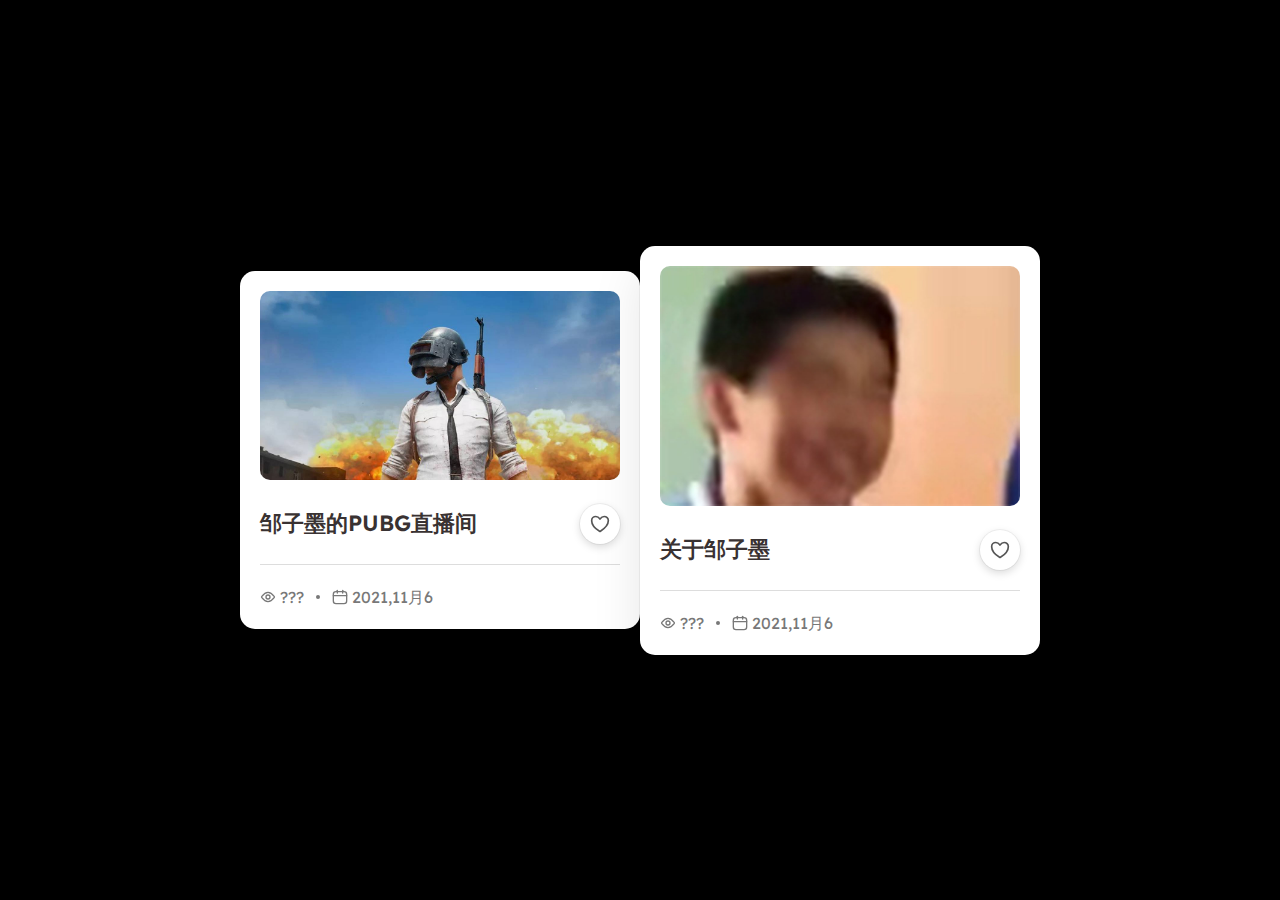
==== commit d09473cc: "Add files via upload" ====
--- a/index.html
+++ b/index.html
@@ -1,5 +1,6 @@
 <!DOCTYPE html>
 <html>
+	<title>邹子墨的PUBG直播间</title>
     <link rel="stylesheet" href="css/reset.min.css">
 
 <link rel="stylesheet" href="css/style.css">
@@ -42,7 +43,6 @@
 </article>
 </div>
 
-<img src="img\1.jpg" alt="" width="300" height="300"><img src="img\2.jpg" alt="" width="300" height="300">
 <div class="card-list">
 	<article class="card">
 	<figure class="card-image">
@@ -78,5 +78,4 @@
 </article>
 </div>
 </body>
-<font color="white">Copyright ©️ 2016-2021 by Luthree, Inc. All Rights Reserved</font>
 </html>